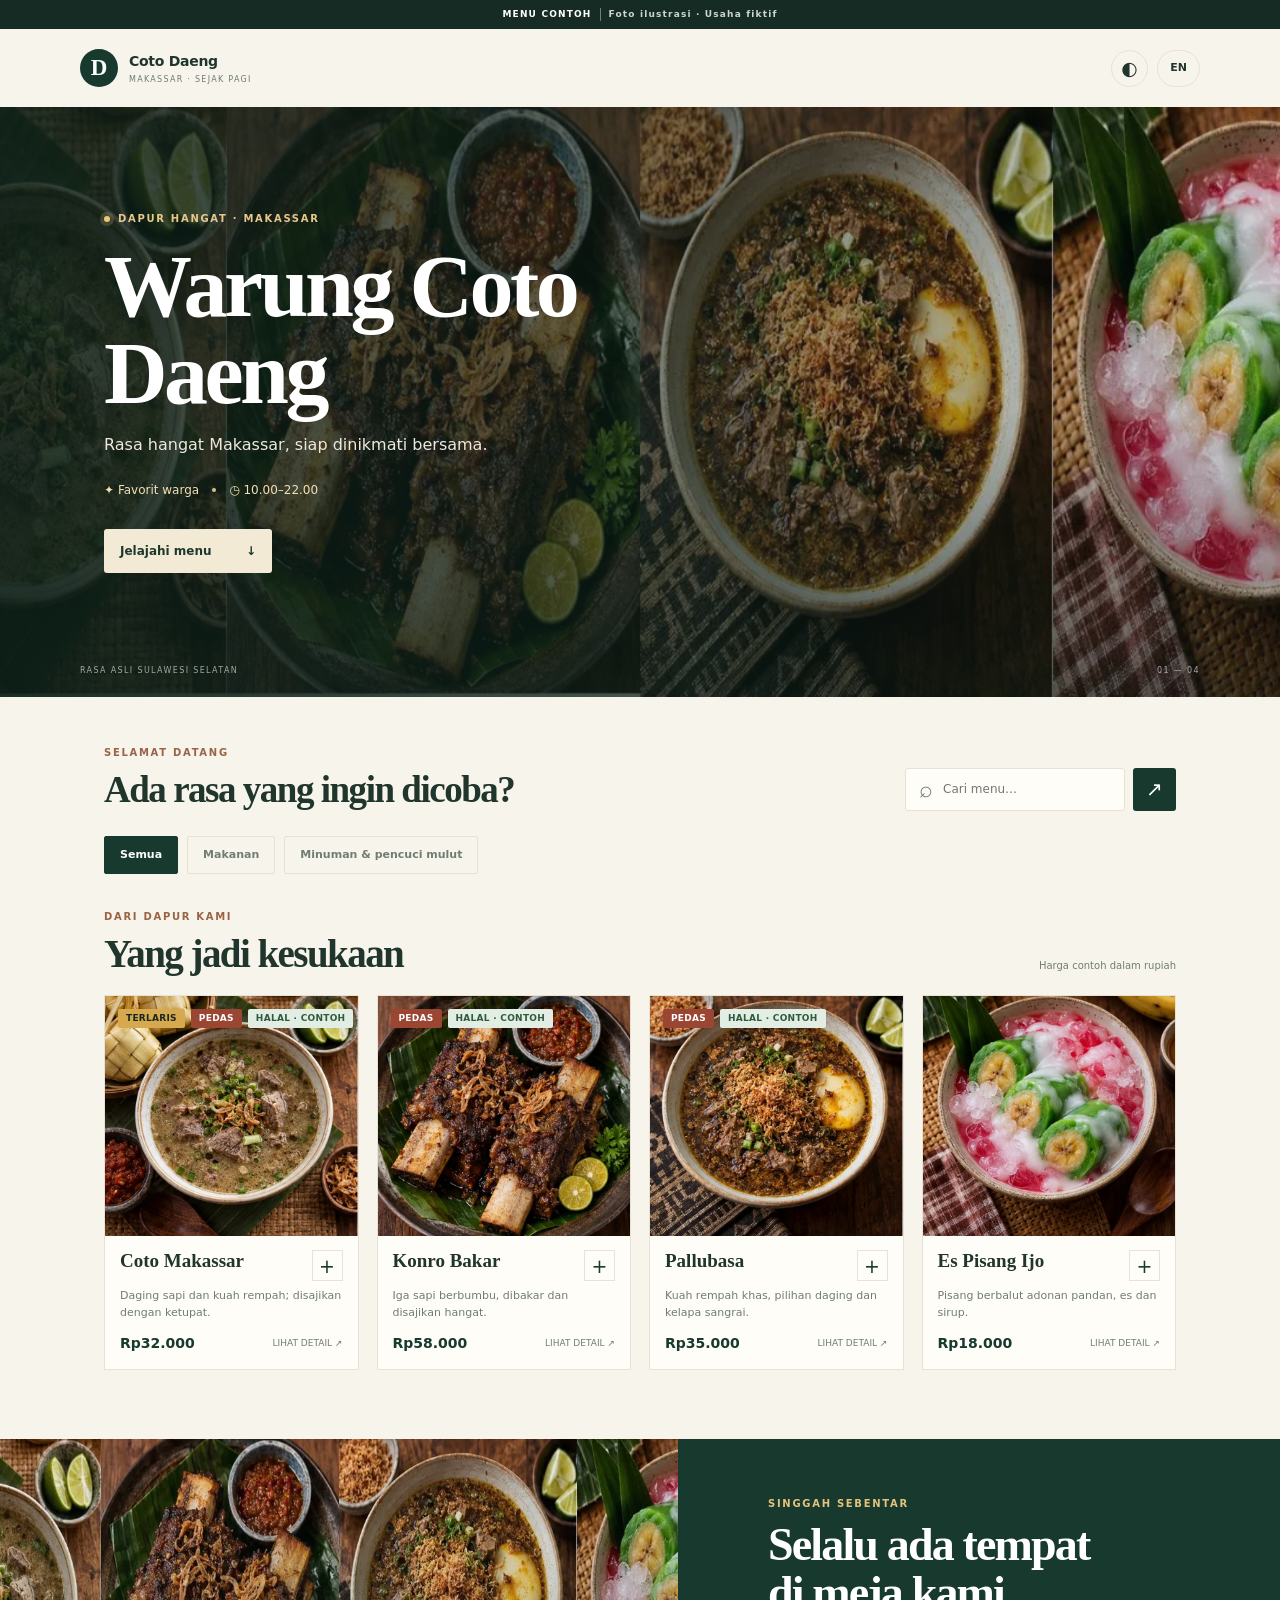
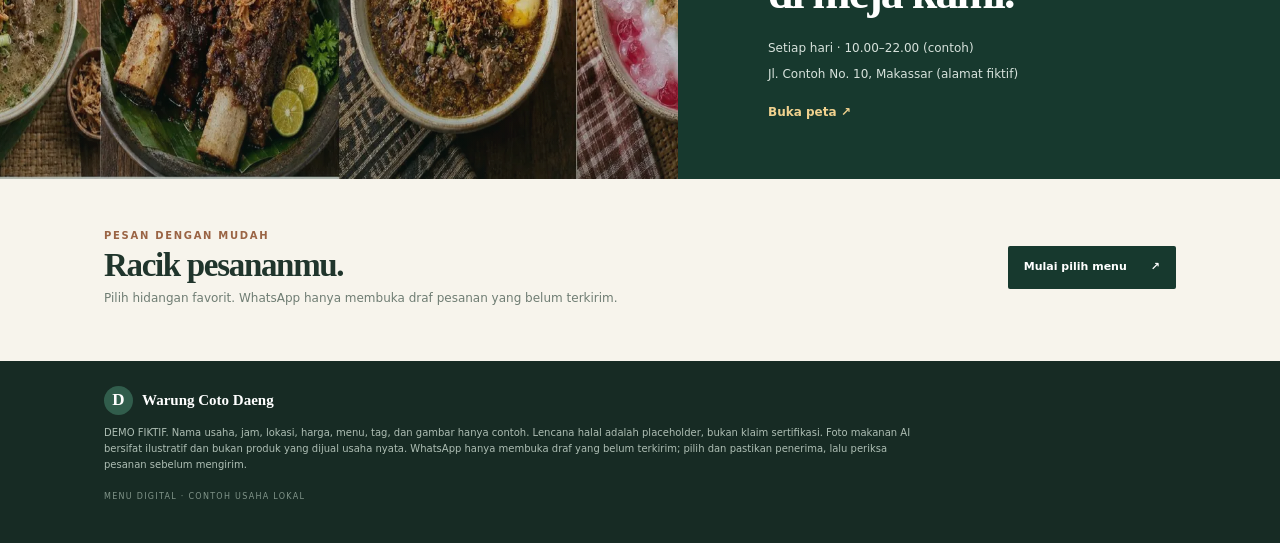
==== index.html @ 9598ca3d "Upgrade Makassar menu demo to premium mobile sample" ====
<!doctype html>
<html lang="id">
<head>
  <meta charset="utf-8">
  <meta name="viewport" content="width=device-width, initial-scale=1">
  <meta name="description" content="Contoh menu digital fiktif Warung Coto Daeng Makassar. Demo, bukan restoran nyata.">
  <meta property="og:title" content="Warung Coto Daeng — DEMO">
  <meta property="og:description" content="Menu digital interaktif khas Makassar">
  <meta name="theme-color" content="#17392e">
  <title>Warung Coto Daeng — DEMO</title>
  <link rel="stylesheet" href="design-tokens.css">
  <link rel="stylesheet" href="style.css">
</head>
<body>
  <div class="demo-ribbon"><span>MENU CONTOH</span><span>Foto ilustrasi · Usaha fiktif</span></div>
  <header class="site-head">
    <a class="brand" href="#top" aria-label="Warung Coto Daeng, beranda">
      <span class="brand-mark" aria-hidden="true">D</span>
      <span><b id="brandName">Coto Daeng</b><small>MAKASSAR · SEJAK PAGI</small></span>
    </a>
    <div class="head-actions"><button id="theme" class="icon-button" type="button" aria-label="Ganti tema">◐</button><button id="lang" class="lang-button" type="button">EN</button></div>
  </header>

  <main id="top">
    <section class="hero">
      <div class="hero-shade"></div>
      <div class="hero-copy">
        <p class="eyebrow"><span class="live-dot"></span><span id="heroOverline">DAPUR HANGAT · MAKASSAR</span></p>
        <h1 id="name">Warung Coto Daeng</h1>
        <p class="hero-tagline" id="tagline"></p>
        <div class="hero-meta"><span>✦ <span id="heroBest">Favorit warga</span></span><i></i><span>◷ <span id="heroHours">10.00–22.00</span></span></div>
        <a class="hero-cta" href="#menu"><span id="heroCta">Jelajahi menu</span><span aria-hidden="true">↓</span></a>
      </div>
      <div class="hero-caption"><span>RASA ASLI SULAWESI SELATAN</span><span>01 — 04</span></div>
    </section>

    <section class="welcome-row" aria-label="Pencarian dan aksi">
      <div><p class="eyebrow">SELAMAT DATANG</p><h2 id="welcomeHeading">Ada rasa yang ingin dicoba?</h2></div>
      <div class="quick-actions"><label class="search"><span aria-hidden="true">⌕</span><input id="search" placeholder="Cari menu…" aria-label="Cari menu"></label><a class="wa-quick compose-order" href="#menu" aria-label="Susun pesanan WhatsApp">↗</a></div>
    </section>

    <nav id="categories" class="category-rail" aria-label="Kategori menu"></nav>

    <section class="menu-section" id="menu">
      <div class="section-heading"><div><p class="eyebrow" id="menuOverline">DARI DAPUR KAMI</p><h2 id="menuHeading">Yang jadi kesukaan</h2></div><span class="price-note" id="priceNote">Harga dalam rupiah</span></div>
      <div id="items" class="food-grid" aria-live="polite"></div>
      <p id="empty" class="empty" hidden>Menu belum ditemukan. Coba kata lain.</p>
    </section>

    <section class="visit-section">
      <div class="visit-photo" role="img" aria-label="Ilustrasi suasana rumah makan Makassar"></div>
      <div class="visit-copy"><p class="eyebrow" id="visitOverline">SINGGAH SEBENTAR</p><h2 id="visitTitle">Selalu ada tempat di meja kami.</h2><p id="hours"></p><p id="address"></p><a class="text-link" id="map" target="_blank" rel="noopener">Buka peta <span>↗</span></a></div>
    </section>

    <section class="order-section"><div class="order-copy"><p class="eyebrow">PESAN DENGAN MUDAH</p><h2 id="orderTitle">Racik pesananmu.</h2><p id="orderBody">Pilih hidangan favorit. Kami siapkan draf pesanan untuk WhatsApp.</p></div><a class="button dark-button compose-order" href="#menu"><span id="orderCta">Mulai pilih menu</span><span aria-hidden="true">↗</span></a></section>
    <footer><div class="footer-brand"><span class="brand-mark">D</span><span id="footerName">Warung Coto Daeng</span></div><p id="disclaimer"></p><small>MENU DIGITAL · CONTOH USAHA LOKAL</small></footer>
  </main>

  <aside class="cartbar" id="cartbar" hidden aria-live="polite"><div class="cart-copy"><span class="cart-icon">＋</span><span><b id="cartCount">0 item</b><small id="cartTotal">Total Rp0</small></span></div><a class="button cart-button compose-order" href="#menu"><span id="cartCta">Lihat pesanan</span><span aria-hidden="true">↗</span></a></aside>

  <dialog id="itemSheet" class="item-sheet"><button class="sheet-close" type="button" aria-label="Tutup">×</button><img id="sheetImage" alt=""><div class="sheet-content"><div id="sheetBadges" class="badge-row"></div><h2 id="sheetName"></h2><p id="sheetDescription"></p><div class="sheet-bottom"><strong id="sheetPrice"></strong><div class="stepper"><button id="sheetMinus" type="button" aria-label="Kurangi jumlah">−</button><span id="sheetQty">0</span><button id="sheetPlus" type="button" aria-label="Tambah jumlah">+</button></div></div></div></dialog>
  <script src="app.js" defer></script>
</body>
</html>
---- design-tokens.css ----
:root{--ink:#20352c;--muted:#6f7d73;--paper:#f7f4ec;--surface:#fffdf8;--forest:#17392e;--clay:#9a6444;--golden:#d8b367;--line:#e8e1d4;color-scheme:light}body.dark-theme{color-scheme:dark}
---- style.css ----
*{box-sizing:border-box}html{scroll-behavior:smooth;scroll-padding-top:16px}body{margin:0;background:var(--paper);color:var(--ink);font:15px/1.5 "DM Sans",system-ui,sans-serif;transition:background .25s,color .25s}button,input{font:inherit}button,a{-webkit-tap-highlight-color:transparent}a{color:inherit}.demo-ribbon{height:29px;display:flex;align-items:center;justify-content:center;gap:8px;background:#162b24;color:#fff;font-size:9px;letter-spacing:.13em;font-weight:700}.demo-ribbon span+span{padding-left:8px;border-left:1px solid #708078;color:#cad7d0}.site-head{height:78px;padding:0 max(22px,calc((100vw - 1120px)/2));display:flex;align-items:center;justify-content:space-between;background:var(--paper);position:relative;z-index:2}.brand{display:flex;align-items:center;gap:11px;text-decoration:none}.brand-mark{width:38px;height:38px;display:grid;place-items:center;border-radius:50%;background:var(--forest);color:#fff;font:700 23px "Playfair Display",serif}.brand b,.brand small{display:block}.brand b{font-size:14px;letter-spacing:-.02em}.brand small{font-size:8px;color:var(--muted);letter-spacing:.16em;margin-top:2px}.head-actions{display:flex;align-items:center;gap:9px}.icon-button,.lang-button{height:37px;border:1px solid var(--line);border-radius:50%;background:transparent;color:var(--ink);cursor:pointer}.icon-button{width:37px;font-size:19px}.lang-button{width:43px;border-radius:20px;font-weight:800;font-size:11px}.hero{height:clamp(430px,52vw,590px);position:relative;display:flex;align-items:center;overflow:hidden;color:white;background:#1a382e url("assets/hero.webp") center 54%/cover no-repeat}.hero-shade{position:absolute;inset:0;background:linear-gradient(90deg,rgba(12,31,24,.88) 0%,rgba(12,31,24,.62) 42%,rgba(12,31,24,.08) 100%),linear-gradient(0deg,rgba(10,24,19,.45),transparent 50%)}.hero-copy{position:relative;width:min(1120px,100%);margin:0 auto;padding:35px 24px 55px;animation:rise .7s both}.eyebrow{margin:0 0 10px;color:var(--golden);font-size:10px;font-weight:800;letter-spacing:.17em}.hero .eyebrow{display:flex;align-items:center;gap:8px;color:#e7c78c}.live-dot{width:6px;height:6px;border-radius:50%;background:#eac878;box-shadow:0 0 0 4px #eac87833}.hero h1,.section-heading h2,.welcome-row h2,.visit-copy h2,.order-copy h2{font-family:"Playfair Display",Georgia,serif;letter-spacing:-.04em}.hero h1{max-width:600px;font-size:clamp(46px,8.4vw,88px);line-height:.98;margin:18px 0 15px}.hero-tagline{max-width:420px;color:#eee9dc;font-size:16px}.hero-meta{display:flex;align-items:center;gap:13px;margin-top:24px;color:#f2dfb5;font-size:12px}.hero-meta i{width:4px;height:4px;border-radius:50%;background:#dac08e}.hero-cta{margin-top:30px;min-width:168px;display:inline-flex;justify-content:space-between;gap:25px;padding:13px 16px;background:#f3ead6;color:#1d392e;text-decoration:none;border-radius:3px;font-size:12px;font-weight:800;transition:transform .2s,background .2s}.hero-cta:hover{transform:translateY(-2px);background:white}.hero-caption{position:absolute;bottom:20px;left:max(24px,calc((100vw - 1120px)/2));right:max(24px,calc((100vw - 1120px)/2));display:flex;justify-content:space-between;color:#fff9;font-size:8px;letter-spacing:.17em}.welcome-row,.menu-section{max-width:1120px;margin:0 auto}.welcome-row{padding:48px 24px 23px;display:flex;justify-content:space-between;align-items:end;gap:24px}.welcome-row .eyebrow,.section-heading .eyebrow,.visit-copy .eyebrow,.order-copy .eyebrow{color:var(--clay)}.welcome-row h2{font-size:clamp(25px,4vw,37px);line-height:1.1;margin:0}.quick-actions{display:flex;gap:8px;align-items:center}.search{display:flex;align-items:center;gap:8px;width:220px;height:43px;padding:0 13px;border:1px solid var(--line);border-radius:3px;background:var(--surface);color:var(--muted)}.search>span{font-size:23px;line-height:1}.search input{width:100%;border:0;background:transparent;outline:0;color:var(--ink);font-size:12px}.wa-quick{height:43px;width:43px;display:grid;place-items:center;text-decoration:none;background:var(--forest);color:#fff;border-radius:3px;font-size:20px}.category-rail{display:flex;gap:9px;overflow-x:auto;scroll-snap-type:x mandatory;scrollbar-width:none;padding:2px max(24px,calc((100vw - 1072px)/2)) 24px;overscroll-behavior-x:contain}.category-rail::-webkit-scrollbar{display:none}.category-chip{flex:none;scroll-snap-align:start;padding:10px 15px;border:1px solid var(--line);background:transparent;color:var(--muted);border-radius:2px;white-space:nowrap;font-size:11px;font-weight:700;cursor:pointer;transition:all .2s}.category-chip.active,.category-chip:hover{background:var(--forest);border-color:var(--forest);color:#fff}.menu-section{padding:11px 24px 69px}.section-heading{display:flex;align-items:end;justify-content:space-between;margin:0 0 22px}.section-heading h2{margin:0;font-size:clamp(29px,4vw,39px);line-height:1}.price-note{font-size:10px;color:var(--muted)}.food-grid{display:grid;grid-template-columns:repeat(2,minmax(0,1fr));gap:18px}.food-card{position:relative;background:var(--surface);border:1px solid var(--line);overflow:hidden;cursor:pointer;animation:rise .44s both;transition:transform .24s,box-shadow .24s}.food-card:hover{transform:translateY(-4px);box-shadow:0 15px 36px #18251d16}.food-photo{height:clamp(220px,26vw,330px);position:relative;overflow:hidden;background:#d9d2c4}.food-photo img{width:100%;height:100%;display:block;object-fit:cover;transition:transform .7s cubic-bezier(.2,.7,.3,1)}.food-card:hover .food-photo img{transform:scale(1.055)}.badge-row{display:flex;flex-wrap:wrap;gap:6px}.food-photo .badge-row{position:absolute;top:13px;left:13px}.badge{padding:5px 8px;background:#f4ecdb;color:#293b31;font-size:9px;line-height:1;font-weight:800;letter-spacing:.03em;border-radius:2px}.badge.best{background:#d6a94f;color:#17271f}.badge.hot{background:#9b4533;color:white}.badge.halal{background:#e2eee4;color:#305a3d}.food-info{padding:14px 15px 15px}.food-title-row{display:flex;justify-content:space-between;align-items:start;gap:8px}.food-title-row h3{margin:0;font:700 21px/1.12 "Playfair Display",Georgia,serif}.add-mini{width:31px;height:31px;flex:none;border:1px solid var(--line);background:transparent;color:var(--forest);font-size:19px;cursor:pointer;transition:all .2s}.add-mini:hover{background:var(--forest);color:#fff}.food-info p{margin:6px 0 12px;color:var(--muted);font-size:11px;line-height:1.55;min-height:34px}.food-price{font-weight:800;color:var(--forest);font-size:14px}.food-foot{display:flex;justify-content:space-between;align-items:center}.tap-note{font-size:9px;color:var(--muted)}.empty{padding:30px;color:var(--muted)}.visit-section{display:grid;grid-template-columns:1.06fr .94fr;background:var(--forest);color:#fff}.visit-photo{min-height:340px;background:linear-gradient(0deg,#102d2355,#102d2300),url("assets/hero.webp") center 65%/cover}.visit-copy{max-width:520px;align-self:center;padding:45px clamp(25px,7vw,90px)}.visit-copy h2,.order-copy h2{font-size:clamp(30px,4.4vw,46px);line-height:1.04;margin:5px 0 22px}.visit-copy .eyebrow{color:#e3c37d}.visit-copy p:not(.eyebrow){color:#d7e2dc;font-size:12px;margin:8px 0}.text-link{display:inline-block;margin-top:12px;color:#f0d18e;font-size:12px;font-weight:800;text-decoration:none}.text-link span{margin-left:7px}.order-section{max-width:1120px;margin:auto;padding:49px 24px 54px;display:flex;justify-content:space-between;align-items:center;gap:30px}.order-copy .eyebrow{margin-bottom:5px}.order-copy h2{font-size:33px;margin:0 0 6px}.order-copy>p:last-child{margin:0;color:var(--muted);font-size:12px}.button{display:inline-flex;align-items:center;justify-content:space-between;gap:24px;padding:13px 16px;text-decoration:none;font-size:11px;font-weight:800;cursor:pointer;border:0;border-radius:2px}.dark-button{background:var(--forest);color:#fff;white-space:nowrap}.dark-button:hover,.cart-button:hover{background:#245b48}footer{padding:25px max(24px,calc((100vw - 1072px)/2)) 38px;background:#172b24;color:#cbd5ce}footer .footer-brand{display:flex;align-items:center;gap:9px;color:#fff;font-family:"Playfair Display",serif;font-weight:700}footer .brand-mark{width:29px;height:29px;font-size:17px;background:#315d4c}footer p{max-width:820px;font-size:10px;color:#aebeb4;line-height:1.6}footer>small{font-size:8px;letter-spacing:.16em;color:#809489}.cartbar{position:fixed;z-index:5;bottom:max(12px,env(safe-area-inset-bottom));left:50%;transform:translateX(-50%);width:min(570px,calc(100% - 24px));min-height:65px;display:flex;align-items:center;justify-content:space-between;gap:10px;padding:9px 10px 9px 14px;border:1px solid #ffffff20;background:#17392ef5;color:#fff;box-shadow:0 10px 40px #081c1590;backdrop-filter:blur(14px);animation:cart-in .28s both}.cart-copy{display:flex;align-items:center;gap:10px}.cart-icon{width:35px;height:35px;border-radius:50%;display:grid;place-items:center;background:#ffffff18;color:#e3c37d;font-size:18px}.cart-copy b,.cart-copy small{display:block}.cart-copy b{font-size:11px}.cart-copy small{font-size:10px;color:#c4d2ca}.cart-button{min-width:142px;background:#e7ca88;color:#182a21}.item-sheet{position:fixed;inset:auto 0 0;max-width:600px;width:100%;max-height:min(92dvh,790px);padding:0;border:0;border-radius:10px 10px 0 0;background:var(--surface);color:var(--ink);box-shadow:0 -20px 70px #09140f55;overflow:auto}.item-sheet::backdrop{background:#08181099;backdrop-filter:blur(3px)}.item-sheet[open]{animation:sheet-in .32s cubic-bezier(.2,.8,.2,1)}.sheet-close{position:absolute;right:14px;top:14px;z-index:1;width:37px;height:37px;border:0;border-radius:50%;background:#f8f5eddf;color:#1a2b22;font-size:26px;line-height:1;cursor:pointer}.item-sheet>img{width:100%;height:min(55vh,380px);display:block;object-fit:cover}.sheet-content{padding:19px 22px 26px}.sheet-content .badge{display:inline-block}.sheet-content h2{margin:12px 0 4px;font:700 31px/1.05 "Playfair Display",Georgia,serif}.sheet-content>p{color:var(--muted);font-size:13px}.sheet-bottom{margin-top:23px;padding-top:15px;border-top:1px solid var(--line);display:flex;align-items:center;justify-content:space-between}.sheet-bottom>strong{font-size:19px;color:var(--forest)}.stepper{display:flex;align-items:center;gap:15px}.stepper button{width:38px;height:38px;border:1px solid var(--line);background:transparent;color:var(--ink);font-size:21px;cursor:pointer}.stepper span{min-width:15px;text-align:center;font-weight:800}.dark-theme{--paper:#121a17;--surface:#1c2822;--ink:#edf1eb;--muted:#a4b1a9;--line:#34443b}.dark-theme .site-head{background:#151e1a}.dark-theme .brand-mark{background:#d2ad60;color:#132119}.dark-theme .category-chip.active,.dark-theme .category-chip:hover,.dark-theme .wa-quick,.dark-theme .dark-button{background:#d6b56c;color:#17251e;border-color:#d6b56c}.dark-theme .food-price,.dark-theme .sheet-bottom>strong{color:#d8bd7d}.dark-theme .visit-section{background:#1a3529}.dark-theme .icon-button,.dark-theme .lang-button{color:var(--ink)}[hidden]{display:none!important}@keyframes rise{from{opacity:0;transform:translateY(12px)}to{opacity:1;transform:translateY(0)}}@keyframes sheet-in{from{transform:translateY(30px);opacity:.7}to{transform:translateY(0);opacity:1}}@keyframes cart-in{from{transform:translate(-50%,15px);opacity:0}to{transform:translate(-50%,0);opacity:1}}@media(min-width:900px){.food-grid{grid-template-columns:repeat(4,minmax(0,1fr))}.food-photo{height:240px}.food-title-row h3{font-size:19px}}@media(max-width:680px){.site-head{height:66px;padding:0 18px}.hero{height:480px;background-position:58% center}.hero-shade{background:linear-gradient(90deg,#0d2119df,#0d211977 67%,#0d211933),linear-gradient(0deg,#0c1e18aa,transparent 55%)}.hero-copy{padding:25px 22px 48px}.hero h1{max-width:350px;font-size:clamp(49px,13vw,70px)}.hero-tagline{max-width:280px;font-size:14px}.welcome-row{padding:37px 18px 20px;display:block}.welcome-row h2{max-width:310px;font-size:29px}.quick-actions{margin-top:18px}.search{width:auto;flex:1}.category-rail{padding:1px 18px 23px}.menu-section{padding:7px 18px 48px}.section-heading{align-items:end;margin-bottom:15px}.section-heading h2{font-size:30px}.price-note{max-width:94px;text-align:right;font-size:9px}.food-grid{grid-template-columns:1fr 1fr;gap:10px}.food-photo{height:clamp(145px,48vw,220px)}.food-photo .badge-row{top:8px;left:8px;gap:4px}.badge{font-size:8px;padding:5px 6px}.food-info{padding:11px 10px 12px}.food-title-row h3{font-size:17px}.food-info p{font-size:10px;min-height:45px;margin:6px 0 9px}.food-price{font-size:12px}.tap-note{display:none}.add-mini{width:28px;height:28px}.visit-section{grid-template-columns:1fr}.visit-photo{min-height:225px}.visit-copy{padding:29px 22px 35px}.visit-copy h2{font-size:36px}.order-section{padding:33px 18px;display:block}.order-copy h2{font-size:29px}.order-section>.button{margin-top:18px;width:100%}footer{padding:24px 18px 35px}.cartbar{min-height:60px}.cart-button{min-width:132px;padding:12px}.item-sheet{max-height:92dvh}.item-sheet>img{height:46dvh}.sheet-content{padding:17px 19px 24px}}@media(prefers-reduced-motion:reduce){*,*::before,*::after{scroll-behavior:auto!important;animation-duration:.01ms!important;transition-duration:.01ms!important}}
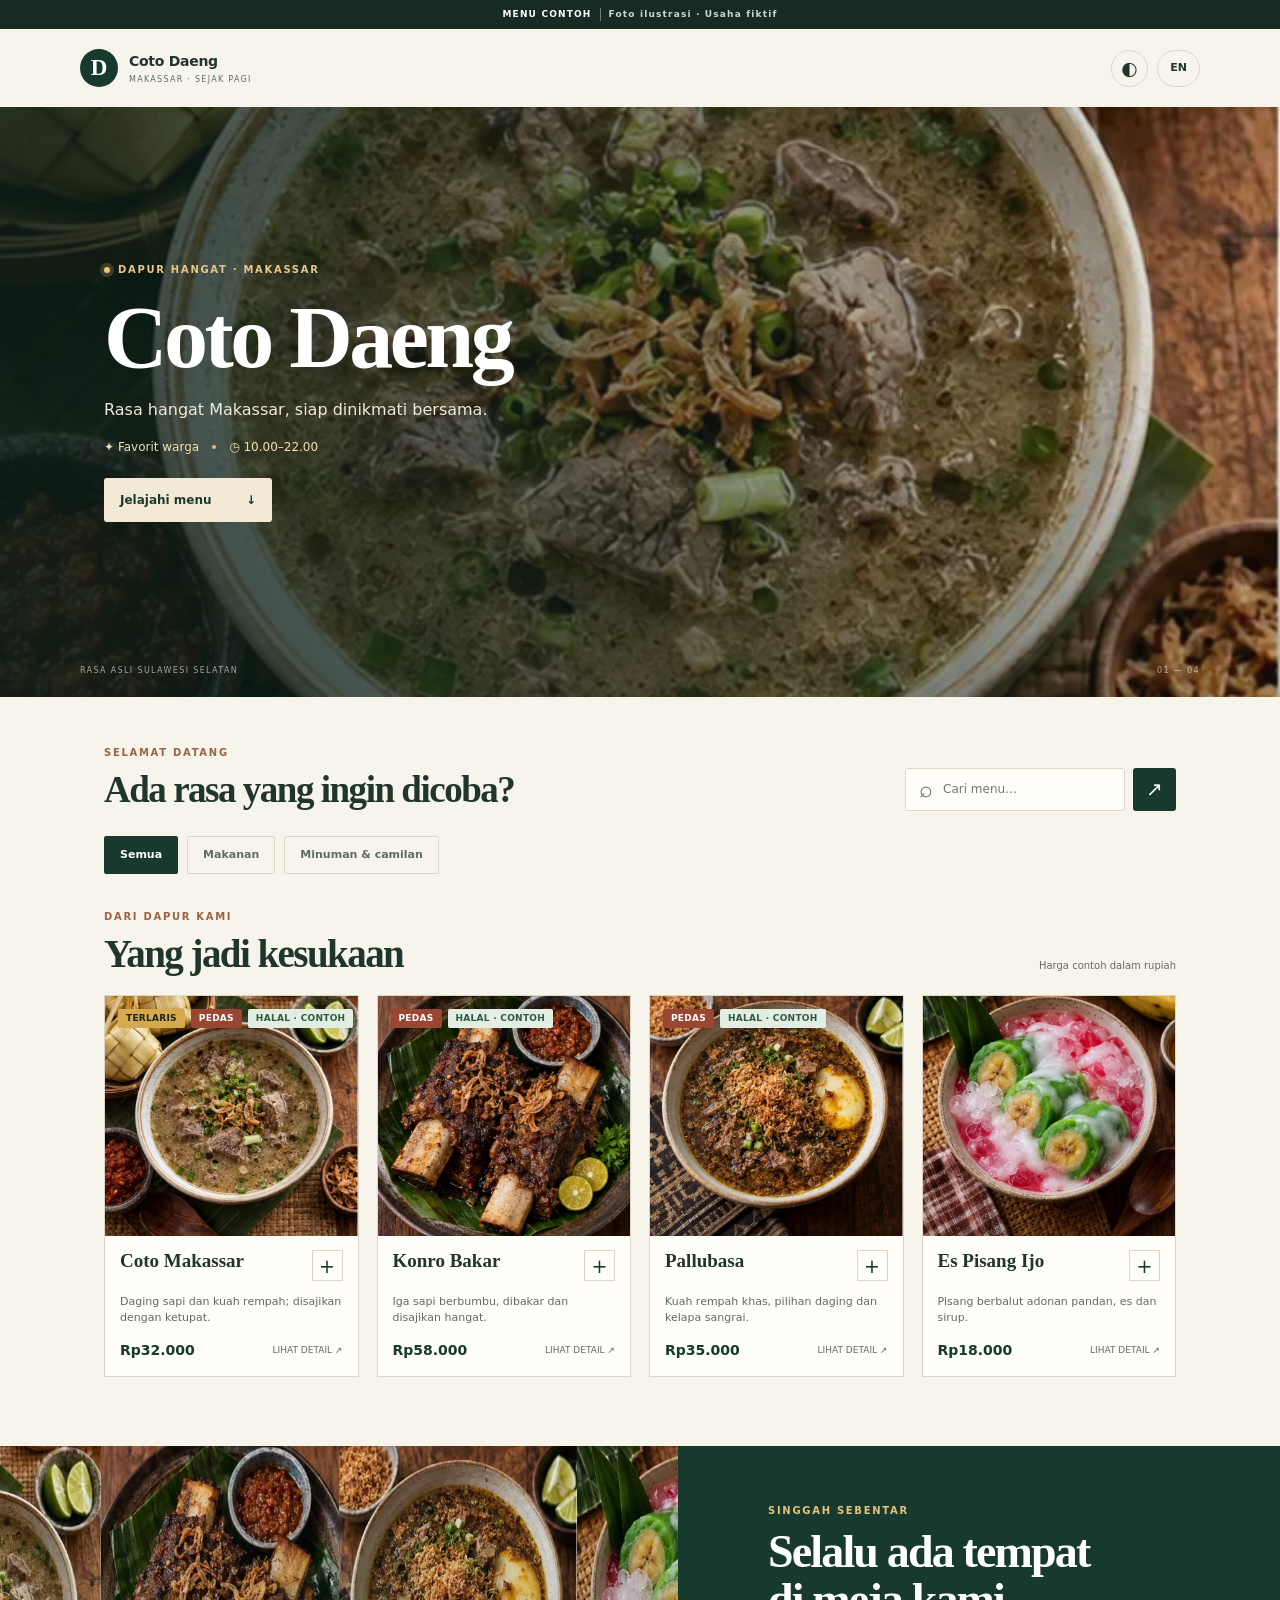
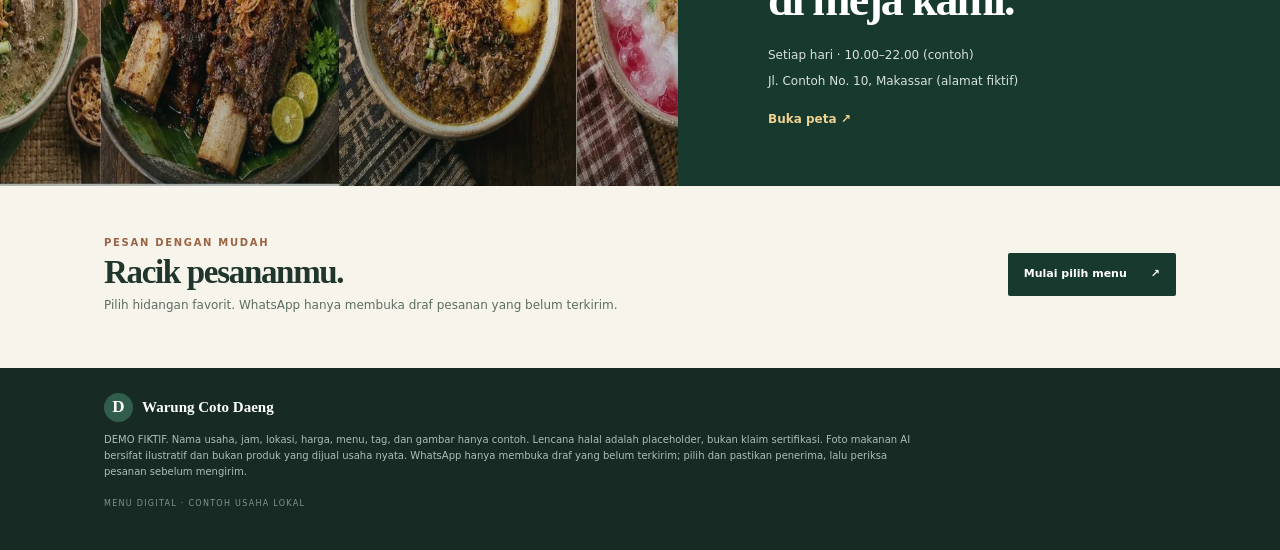
==== commit 06f657f0: "Polish menu mobile rhythm and product detail sheet" ====
--- a/index.html
+++ b/index.html
@@ -7,6 +7,8 @@
   <meta property="og:title" content="Warung Coto Daeng — DEMO">
   <meta property="og:description" content="Menu digital interaktif khas Makassar">
   <meta name="theme-color" content="#17392e">
+  <link rel="preload" as="image" href="assets/coto.webp" fetchpriority="high">
+  <link rel="preload" as="fetch" href="menu.json" crossorigin="anonymous">
   <title>Warung Coto Daeng — DEMO</title>
   <link rel="stylesheet" href="design-tokens.css">
   <link rel="stylesheet" href="style.css">
--- a/design-tokens.css
+++ b/design-tokens.css
@@ -1 +1 @@
-:root{--ink:#20352c;--muted:#6f7d73;--paper:#f7f4ec;--surface:#fffdf8;--forest:#17392e;--clay:#9a6444;--golden:#d8b367;--line:#e8e1d4;color-scheme:light}body.dark-theme{color-scheme:dark}
+:root{--ink:#20352c;--muted:#5d6d62;--paper:#f7f4ec;--surface:#fffdf8;--forest:#17392e;--clay:#9a6444;--golden:#d8b367;--line:#ddd6c8;color-scheme:light}body.dark-theme{color-scheme:dark}
--- a/style.css
+++ b/style.css
@@ -1 +1 @@
-*{box-sizing:border-box}html{scroll-behavior:smooth;scroll-padding-top:16px}body{margin:0;background:var(--paper);color:var(--ink);font:15px/1.5 "DM Sans",system-ui,sans-serif;transition:background .25s,color .25s}button,input{font:inherit}button,a{-webkit-tap-highlight-color:transparent}a{color:inherit}.demo-ribbon{height:29px;display:flex;align-items:center;justify-content:center;gap:8px;background:#162b24;color:#fff;font-size:9px;letter-spacing:.13em;font-weight:700}.demo-ribbon span+span{padding-left:8px;border-left:1px solid #708078;color:#cad7d0}.site-head{height:78px;padding:0 max(22px,calc((100vw - 1120px)/2));display:flex;align-items:center;justify-content:space-between;background:var(--paper);position:relative;z-index:2}.brand{display:flex;align-items:center;gap:11px;text-decoration:none}.brand-mark{width:38px;height:38px;display:grid;place-items:center;border-radius:50%;background:var(--forest);color:#fff;font:700 23px "Playfair Display",serif}.brand b,.brand small{display:block}.brand b{font-size:14px;letter-spacing:-.02em}.brand small{font-size:8px;color:var(--muted);letter-spacing:.16em;margin-top:2px}.head-actions{display:flex;align-items:center;gap:9px}.icon-button,.lang-button{height:37px;border:1px solid var(--line);border-radius:50%;background:transparent;color:var(--ink);cursor:pointer}.icon-button{width:37px;font-size:19px}.lang-button{width:43px;border-radius:20px;font-weight:800;font-size:11px}.hero{height:clamp(430px,52vw,590px);position:relative;display:flex;align-items:center;overflow:hidden;color:white;background:#1a382e url("assets/hero.webp") center 54%/cover no-repeat}.hero-shade{position:absolute;inset:0;background:linear-gradient(90deg,rgba(12,31,24,.88) 0%,rgba(12,31,24,.62) 42%,rgba(12,31,24,.08) 100%),linear-gradient(0deg,rgba(10,24,19,.45),transparent 50%)}.hero-copy{position:relative;width:min(1120px,100%);margin:0 auto;padding:35px 24px 55px;animation:rise .7s both}.eyebrow{margin:0 0 10px;color:var(--golden);font-size:10px;font-weight:800;letter-spacing:.17em}.hero .eyebrow{display:flex;align-items:center;gap:8px;color:#e7c78c}.live-dot{width:6px;height:6px;border-radius:50%;background:#eac878;box-shadow:0 0 0 4px #eac87833}.hero h1,.section-heading h2,.welcome-row h2,.visit-copy h2,.order-copy h2{font-family:"Playfair Display",Georgia,serif;letter-spacing:-.04em}.hero h1{max-width:600px;font-size:clamp(46px,8.4vw,88px);line-height:.98;margin:18px 0 15px}.hero-tagline{max-width:420px;color:#eee9dc;font-size:16px}.hero-meta{display:flex;align-items:center;gap:13px;margin-top:24px;color:#f2dfb5;font-size:12px}.hero-meta i{width:4px;height:4px;border-radius:50%;background:#dac08e}.hero-cta{margin-top:30px;min-width:168px;display:inline-flex;justify-content:space-between;gap:25px;padding:13px 16px;background:#f3ead6;color:#1d392e;text-decoration:none;border-radius:3px;font-size:12px;font-weight:800;transition:transform .2s,background .2s}.hero-cta:hover{transform:translateY(-2px);background:white}.hero-caption{position:absolute;bottom:20px;left:max(24px,calc((100vw - 1120px)/2));right:max(24px,calc((100vw - 1120px)/2));display:flex;justify-content:space-between;color:#fff9;font-size:8px;letter-spacing:.17em}.welcome-row,.menu-section{max-width:1120px;margin:0 auto}.welcome-row{padding:48px 24px 23px;display:flex;justify-content:space-between;align-items:end;gap:24px}.welcome-row .eyebrow,.section-heading .eyebrow,.visit-copy .eyebrow,.order-copy .eyebrow{color:var(--clay)}.welcome-row h2{font-size:clamp(25px,4vw,37px);line-height:1.1;margin:0}.quick-actions{display:flex;gap:8px;align-items:center}.search{display:flex;align-items:center;gap:8px;width:220px;height:43px;padding:0 13px;border:1px solid var(--line);border-radius:3px;background:var(--surface);color:var(--muted)}.search>span{font-size:23px;line-height:1}.search input{width:100%;border:0;background:transparent;outline:0;color:var(--ink);font-size:12px}.wa-quick{height:43px;width:43px;display:grid;place-items:center;text-decoration:none;background:var(--forest);color:#fff;border-radius:3px;font-size:20px}.category-rail{display:flex;gap:9px;overflow-x:auto;scroll-snap-type:x mandatory;scrollbar-width:none;padding:2px max(24px,calc((100vw - 1072px)/2)) 24px;overscroll-behavior-x:contain}.category-rail::-webkit-scrollbar{display:none}.category-chip{flex:none;scroll-snap-align:start;padding:10px 15px;border:1px solid var(--line);background:transparent;color:var(--muted);border-radius:2px;white-space:nowrap;font-size:11px;font-weight:700;cursor:pointer;transition:all .2s}.category-chip.active,.category-chip:hover{background:var(--forest);border-color:var(--forest);color:#fff}.menu-section{padding:11px 24px 69px}.section-heading{display:flex;align-items:end;justify-content:space-between;margin:0 0 22px}.section-heading h2{margin:0;font-size:clamp(29px,4vw,39px);line-height:1}.price-note{font-size:10px;color:var(--muted)}.food-grid{display:grid;grid-template-columns:repeat(2,minmax(0,1fr));gap:18px}.food-card{position:relative;background:var(--surface);border:1px solid var(--line);overflow:hidden;cursor:pointer;animation:rise .44s both;transition:transform .24s,box-shadow .24s}.food-card:hover{transform:translateY(-4px);box-shadow:0 15px 36px #18251d16}.food-photo{height:clamp(220px,26vw,330px);position:relative;overflow:hidden;background:#d9d2c4}.food-photo img{width:100%;height:100%;display:block;object-fit:cover;transition:transform .7s cubic-bezier(.2,.7,.3,1)}.food-card:hover .food-photo img{transform:scale(1.055)}.badge-row{display:flex;flex-wrap:wrap;gap:6px}.food-photo .badge-row{position:absolute;top:13px;left:13px}.badge{padding:5px 8px;background:#f4ecdb;color:#293b31;font-size:9px;line-height:1;font-weight:800;letter-spacing:.03em;border-radius:2px}.badge.best{background:#d6a94f;color:#17271f}.badge.hot{background:#9b4533;color:white}.badge.halal{background:#e2eee4;color:#305a3d}.food-info{padding:14px 15px 15px}.food-title-row{display:flex;justify-content:space-between;align-items:start;gap:8px}.food-title-row h3{margin:0;font:700 21px/1.12 "Playfair Display",Georgia,serif}.add-mini{width:31px;height:31px;flex:none;border:1px solid var(--line);background:transparent;color:var(--forest);font-size:19px;cursor:pointer;transition:all .2s}.add-mini:hover{background:var(--forest);color:#fff}.food-info p{margin:6px 0 12px;color:var(--muted);font-size:11px;line-height:1.55;min-height:34px}.food-price{font-weight:800;color:var(--forest);font-size:14px}.food-foot{display:flex;justify-content:space-between;align-items:center}.tap-note{font-size:9px;color:var(--muted)}.empty{padding:30px;color:var(--muted)}.visit-section{display:grid;grid-template-columns:1.06fr .94fr;background:var(--forest);color:#fff}.visit-photo{min-height:340px;background:linear-gradient(0deg,#102d2355,#102d2300),url("assets/hero.webp") center 65%/cover}.visit-copy{max-width:520px;align-self:center;padding:45px clamp(25px,7vw,90px)}.visit-copy h2,.order-copy h2{font-size:clamp(30px,4.4vw,46px);line-height:1.04;margin:5px 0 22px}.visit-copy .eyebrow{color:#e3c37d}.visit-copy p:not(.eyebrow){color:#d7e2dc;font-size:12px;margin:8px 0}.text-link{display:inline-block;margin-top:12px;color:#f0d18e;font-size:12px;font-weight:800;text-decoration:none}.text-link span{margin-left:7px}.order-section{max-width:1120px;margin:auto;padding:49px 24px 54px;display:flex;justify-content:space-between;align-items:center;gap:30px}.order-copy .eyebrow{margin-bottom:5px}.order-copy h2{font-size:33px;margin:0 0 6px}.order-copy>p:last-child{margin:0;color:var(--muted);font-size:12px}.button{display:inline-flex;align-items:center;justify-content:space-between;gap:24px;padding:13px 16px;text-decoration:none;font-size:11px;font-weight:800;cursor:pointer;border:0;border-radius:2px}.dark-button{background:var(--forest);color:#fff;white-space:nowrap}.dark-button:hover,.cart-button:hover{background:#245b48}footer{padding:25px max(24px,calc((100vw - 1072px)/2)) 38px;background:#172b24;color:#cbd5ce}footer .footer-brand{display:flex;align-items:center;gap:9px;color:#fff;font-family:"Playfair Display",serif;font-weight:700}footer .brand-mark{width:29px;height:29px;font-size:17px;background:#315d4c}footer p{max-width:820px;font-size:10px;color:#aebeb4;line-height:1.6}footer>small{font-size:8px;letter-spacing:.16em;color:#809489}.cartbar{position:fixed;z-index:5;bottom:max(12px,env(safe-area-inset-bottom));left:50%;transform:translateX(-50%);width:min(570px,calc(100% - 24px));min-height:65px;display:flex;align-items:center;justify-content:space-between;gap:10px;padding:9px 10px 9px 14px;border:1px solid #ffffff20;background:#17392ef5;color:#fff;box-shadow:0 10px 40px #081c1590;backdrop-filter:blur(14px);animation:cart-in .28s both}.cart-copy{display:flex;align-items:center;gap:10px}.cart-icon{width:35px;height:35px;border-radius:50%;display:grid;place-items:center;background:#ffffff18;color:#e3c37d;font-size:18px}.cart-copy b,.cart-copy small{display:block}.cart-copy b{font-size:11px}.cart-copy small{font-size:10px;color:#c4d2ca}.cart-button{min-width:142px;background:#e7ca88;color:#182a21}.item-sheet{position:fixed;inset:auto 0 0;max-width:600px;width:100%;max-height:min(92dvh,790px);padding:0;border:0;border-radius:10px 10px 0 0;background:var(--surface);color:var(--ink);box-shadow:0 -20px 70px #09140f55;overflow:auto}.item-sheet::backdrop{background:#08181099;backdrop-filter:blur(3px)}.item-sheet[open]{animation:sheet-in .32s cubic-bezier(.2,.8,.2,1)}.sheet-close{position:absolute;right:14px;top:14px;z-index:1;width:37px;height:37px;border:0;border-radius:50%;background:#f8f5eddf;color:#1a2b22;font-size:26px;line-height:1;cursor:pointer}.item-sheet>img{width:100%;height:min(55vh,380px);display:block;object-fit:cover}.sheet-content{padding:19px 22px 26px}.sheet-content .badge{display:inline-block}.sheet-content h2{margin:12px 0 4px;font:700 31px/1.05 "Playfair Display",Georgia,serif}.sheet-content>p{color:var(--muted);font-size:13px}.sheet-bottom{margin-top:23px;padding-top:15px;border-top:1px solid var(--line);display:flex;align-items:center;justify-content:space-between}.sheet-bottom>strong{font-size:19px;color:var(--forest)}.stepper{display:flex;align-items:center;gap:15px}.stepper button{width:38px;height:38px;border:1px solid var(--line);background:transparent;color:var(--ink);font-size:21px;cursor:pointer}.stepper span{min-width:15px;text-align:center;font-weight:800}.dark-theme{--paper:#121a17;--surface:#1c2822;--ink:#edf1eb;--muted:#a4b1a9;--line:#34443b}.dark-theme .site-head{background:#151e1a}.dark-theme .brand-mark{background:#d2ad60;color:#132119}.dark-theme .category-chip.active,.dark-theme .category-chip:hover,.dark-theme .wa-quick,.dark-theme .dark-button{background:#d6b56c;color:#17251e;border-color:#d6b56c}.dark-theme .food-price,.dark-theme .sheet-bottom>strong{color:#d8bd7d}.dark-theme .visit-section{background:#1a3529}.dark-theme .icon-button,.dark-theme .lang-button{color:var(--ink)}[hidden]{display:none!important}@keyframes rise{from{opacity:0;transform:translateY(12px)}to{opacity:1;transform:translateY(0)}}@keyframes sheet-in{from{transform:translateY(30px);opacity:.7}to{transform:translateY(0);opacity:1}}@keyframes cart-in{from{transform:translate(-50%,15px);opacity:0}to{transform:translate(-50%,0);opacity:1}}@media(min-width:900px){.food-grid{grid-template-columns:repeat(4,minmax(0,1fr))}.food-photo{height:240px}.food-title-row h3{font-size:19px}}@media(max-width:680px){.site-head{height:66px;padding:0 18px}.hero{height:480px;background-position:58% center}.hero-shade{background:linear-gradient(90deg,#0d2119df,#0d211977 67%,#0d211933),linear-gradient(0deg,#0c1e18aa,transparent 55%)}.hero-copy{padding:25px 22px 48px}.hero h1{max-width:350px;font-size:clamp(49px,13vw,70px)}.hero-tagline{max-width:280px;font-size:14px}.welcome-row{padding:37px 18px 20px;display:block}.welcome-row h2{max-width:310px;font-size:29px}.quick-actions{margin-top:18px}.search{width:auto;flex:1}.category-rail{padding:1px 18px 23px}.menu-section{padding:7px 18px 48px}.section-heading{align-items:end;margin-bottom:15px}.section-heading h2{font-size:30px}.price-note{max-width:94px;text-align:right;font-size:9px}.food-grid{grid-template-columns:1fr 1fr;gap:10px}.food-photo{height:clamp(145px,48vw,220px)}.food-photo .badge-row{top:8px;left:8px;gap:4px}.badge{font-size:8px;padding:5px 6px}.food-info{padding:11px 10px 12px}.food-title-row h3{font-size:17px}.food-info p{font-size:10px;min-height:45px;margin:6px 0 9px}.food-price{font-size:12px}.tap-note{display:none}.add-mini{width:28px;height:28px}.visit-section{grid-template-columns:1fr}.visit-photo{min-height:225px}.visit-copy{padding:29px 22px 35px}.visit-copy h2{font-size:36px}.order-section{padding:33px 18px;display:block}.order-copy h2{font-size:29px}.order-section>.button{margin-top:18px;width:100%}footer{padding:24px 18px 35px}.cartbar{min-height:60px}.cart-button{min-width:132px;padding:12px}.item-sheet{max-height:92dvh}.item-sheet>img{height:46dvh}.sheet-content{padding:17px 19px 24px}}@media(prefers-reduced-motion:reduce){*,*::before,*::after{scroll-behavior:auto!important;animation-duration:.01ms!important;transition-duration:.01ms!important}}
+*{box-sizing:border-box}html{scroll-behavior:smooth;scroll-padding-top:16px}body{margin:0;background:var(--paper);color:var(--ink);font:15px/1.5 "DM Sans",system-ui,sans-serif;transition:background .25s,color .25s}button,input{font:inherit}button,a{-webkit-tap-highlight-color:transparent}a{color:inherit}.demo-ribbon{height:29px;display:flex;align-items:center;justify-content:center;gap:8px;background:#162b24;color:#fff;font-size:9px;letter-spacing:.13em;font-weight:700}.demo-ribbon span+span{padding-left:8px;border-left:1px solid #708078;color:#cad7d0}.site-head{height:78px;padding:0 max(22px,calc((100vw - 1120px)/2));display:flex;align-items:center;justify-content:space-between;background:var(--paper);position:relative;z-index:2}.brand{display:flex;align-items:center;gap:11px;text-decoration:none}.brand-mark{width:38px;height:38px;display:grid;place-items:center;border-radius:50%;background:var(--forest);color:#fff;font:700 23px "Playfair Display",serif}.brand b,.brand small{display:block}.brand b{font-size:14px;letter-spacing:-.02em}.brand small{font-size:8px;color:var(--muted);letter-spacing:.16em;margin-top:2px}.head-actions{display:flex;align-items:center;gap:9px}.icon-button,.lang-button{height:37px;border:1px solid var(--line);border-radius:50%;background:transparent;color:var(--ink);cursor:pointer}.icon-button{width:37px;font-size:19px}.lang-button{width:43px;border-radius:20px;font-weight:800;font-size:11px}.hero{height:clamp(430px,52vw,590px);position:relative;display:flex;align-items:center;overflow:hidden;color:white;background:#1a382e url("assets/coto.webp") center 54%/cover no-repeat}.hero-shade{position:absolute;inset:0;background:linear-gradient(90deg,rgba(12,31,24,.83) 0%,rgba(12,31,24,.54) 44%,rgba(12,31,24,.04) 100%),linear-gradient(0deg,rgba(10,24,19,.28),transparent 50%)}.hero-copy{position:relative;width:min(1120px,100%);margin:0 auto;padding:35px 24px 55px;animation:rise .7s both}.eyebrow{margin:0 0 10px;color:var(--golden);font-size:10px;font-weight:800;letter-spacing:.17em}.hero .eyebrow{display:flex;align-items:center;gap:8px;color:#e7c78c}.live-dot{width:6px;height:6px;border-radius:50%;background:#eac878;box-shadow:0 0 0 4px #eac87833}.hero h1,.section-heading h2,.welcome-row h2,.visit-copy h2,.order-copy h2{font-family:"Playfair Display",Georgia,serif;letter-spacing:-.04em}.hero h1{max-width:600px;font-size:clamp(46px,8.4vw,88px);line-height:.98;margin:18px 0 15px}.hero-tagline{max-width:420px;color:#eee9dc;font-size:16px}.hero-meta{display:flex;align-items:center;gap:13px;margin-top:16px;color:#f2dfb5;font-size:12px}.hero-meta i{width:4px;height:4px;border-radius:50%;background:#dac08e}.hero-cta{margin-top:22px;min-width:168px;display:inline-flex;justify-content:space-between;gap:25px;padding:13px 16px;background:#f3ead6;color:#1d392e;text-decoration:none;border-radius:3px;font-size:12px;font-weight:800;transition:transform .2s,background .2s}.hero-cta:hover{transform:translateY(-2px);background:white}.hero-caption{position:absolute;bottom:20px;left:max(24px,calc((100vw - 1120px)/2));right:max(24px,calc((100vw - 1120px)/2));display:flex;justify-content:space-between;color:#fff9;font-size:8px;letter-spacing:.17em}.welcome-row,.menu-section{max-width:1120px;margin:0 auto}.welcome-row{padding:48px 24px 23px;display:flex;justify-content:space-between;align-items:end;gap:24px}.welcome-row .eyebrow,.section-heading .eyebrow,.visit-copy .eyebrow,.order-copy .eyebrow{color:var(--clay)}.welcome-row h2{font-size:clamp(25px,4vw,37px);line-height:1.1;margin:0}.quick-actions{display:flex;gap:8px;align-items:center}.search{display:flex;align-items:center;gap:8px;width:220px;height:43px;padding:0 13px;border:1px solid var(--line);border-radius:3px;background:var(--surface);color:var(--muted)}.search>span{font-size:23px;line-height:1}.search input{width:100%;border:0;background:transparent;outline:0;color:var(--ink);font-size:12px}.wa-quick{height:43px;width:43px;display:grid;place-items:center;text-decoration:none;background:var(--forest);color:#fff;border-radius:3px;font-size:20px}.category-rail{display:flex;gap:9px;overflow-x:auto;scroll-snap-type:x mandatory;scrollbar-width:none;padding:2px max(24px,calc((100vw - 1072px)/2)) 24px;overscroll-behavior-x:contain}.category-rail::-webkit-scrollbar{display:none}.category-chip{flex:none;scroll-snap-align:start;padding:10px 15px;border:1px solid var(--line);background:transparent;color:var(--muted);border-radius:2px;white-space:nowrap;font-size:11px;font-weight:700;cursor:pointer;transition:all .2s}.category-chip.active,.category-chip:hover{background:var(--forest);border-color:var(--forest);color:#fff}.menu-section{padding:11px 24px 69px}.section-heading{display:flex;align-items:end;justify-content:space-between;margin:0 0 22px}.section-heading h2{margin:0;font-size:clamp(29px,4vw,39px);line-height:1}.price-note{font-size:10px;color:var(--muted)}.food-grid{display:grid;grid-template-columns:repeat(2,minmax(0,1fr));gap:18px}.food-card{position:relative;background:var(--surface);border:1px solid var(--line);overflow:hidden;cursor:pointer;animation:rise .44s both;transition:transform .24s,box-shadow .24s}.food-card:hover{transform:translateY(-4px);box-shadow:0 15px 36px #18251d16}.food-photo{height:clamp(220px,26vw,330px);position:relative;overflow:hidden;background:#d9d2c4}.food-photo img{width:100%;height:100%;display:block;object-fit:cover;transition:transform .7s cubic-bezier(.2,.7,.3,1)}.food-card:hover .food-photo img{transform:scale(1.055)}.badge-row{display:flex;flex-wrap:wrap;gap:6px}.food-photo .badge-row{position:absolute;top:13px;left:13px}.badge{padding:5px 8px;background:#f4ecdb;color:#293b31;font-size:9px;line-height:1;font-weight:800;letter-spacing:.03em;border-radius:2px}.badge.best{background:#d6a94f;color:#17271f}.badge.hot{background:#9b4533;color:white}.badge.halal{background:#e2eee4;color:#305a3d}.food-info{padding:14px 15px 15px}.food-title-row{display:flex;justify-content:space-between;align-items:start;gap:8px;min-height:38px}.food-title-row h3{margin:0;font:700 21px/1.12 "Playfair Display",Georgia,serif}.add-mini{width:31px;height:31px;flex:none;border:1px solid var(--line);background:transparent;color:var(--forest);font-size:19px;cursor:pointer;transition:all .2s}.add-mini:hover{background:var(--forest);color:#fff}.food-info p{margin:6px 0 12px;color:var(--muted);font-size:11px;line-height:1.45;min-height:34px;display:-webkit-box;-webkit-line-clamp:2;-webkit-box-orient:vertical;overflow:hidden}.food-price{font-weight:800;color:var(--forest);font-size:14px}.food-foot{display:flex;justify-content:space-between;align-items:center;margin-top:auto}.tap-note{font-size:9px;color:var(--muted)}.empty{padding:30px;color:var(--muted)}.visit-section{display:grid;grid-template-columns:1.06fr .94fr;background:var(--forest);color:#fff}.visit-photo{min-height:340px;background:linear-gradient(0deg,#102d2355,#102d2300),url("assets/hero.webp") center 65%/cover}.visit-copy{max-width:520px;align-self:center;padding:45px clamp(25px,7vw,90px)}.visit-copy h2,.order-copy h2{font-size:clamp(30px,4.4vw,46px);line-height:1.04;margin:5px 0 22px}.visit-copy .eyebrow{color:#e3c37d}.visit-copy p:not(.eyebrow){color:#d7e2dc;font-size:12px;margin:8px 0}.text-link{display:inline-block;margin-top:12px;color:#f0d18e;font-size:12px;font-weight:800;text-decoration:none}.text-link span{margin-left:7px}.order-section{max-width:1120px;margin:auto;padding:49px 24px 54px;display:flex;justify-content:space-between;align-items:center;gap:30px}.order-copy .eyebrow{margin-bottom:5px}.order-copy h2{font-size:33px;margin:0 0 6px}.order-copy>p:last-child{margin:0;color:var(--muted);font-size:12px}.button{display:inline-flex;align-items:center;justify-content:space-between;gap:24px;padding:13px 16px;text-decoration:none;font-size:11px;font-weight:800;cursor:pointer;border:0;border-radius:2px}.dark-button{background:var(--forest);color:#fff;white-space:nowrap}.dark-button:hover,.cart-button:hover{background:#245b48}footer{padding:25px max(24px,calc((100vw - 1072px)/2)) 38px;background:#172b24;color:#cbd5ce}footer .footer-brand{display:flex;align-items:center;gap:9px;color:#fff;font-family:"Playfair Display",serif;font-weight:700}footer .brand-mark{width:29px;height:29px;font-size:17px;background:#315d4c}footer p{max-width:820px;font-size:10px;color:#aebeb4;line-height:1.6}footer>small{font-size:8px;letter-spacing:.16em;color:#809489}.cartbar{position:fixed;z-index:5;bottom:max(12px,env(safe-area-inset-bottom));left:50%;transform:translateX(-50%);width:min(570px,calc(100% - 24px));min-height:65px;display:flex;align-items:center;justify-content:space-between;gap:10px;padding:9px 10px 9px 14px;border:1px solid #ffffff20;background:#17392ef5;color:#fff;box-shadow:0 10px 40px #081c1590;backdrop-filter:blur(14px);animation:cart-in .28s both}.cart-copy{display:flex;align-items:center;gap:10px}.cart-icon{width:35px;height:35px;border-radius:50%;display:grid;place-items:center;background:#ffffff18;color:#e3c37d;font-size:18px}.cart-copy b,.cart-copy small{display:block}.cart-copy b{font-size:11px}.cart-copy small{font-size:10px;color:#c4d2ca}.cart-button{min-width:142px;background:#e7ca88;color:#182a21}.item-sheet{position:fixed;inset:auto 0 0;max-width:600px;width:100%;max-height:min(92dvh,790px);padding:0;border:0;border-radius:10px 10px 0 0;background:var(--surface);color:var(--ink);box-shadow:0 -20px 70px #09140f55;overflow:auto}.item-sheet::backdrop{background:#0818107d;backdrop-filter:blur(1px)}.item-sheet[open]{animation:sheet-in .32s cubic-bezier(.2,.8,.2,1)}.sheet-close{position:absolute;right:14px;top:14px;z-index:1;width:37px;height:37px;border:0;border-radius:50%;background:#f8f5eddf;color:#1a2b22;font-size:26px;line-height:1;cursor:pointer}.item-sheet>img{width:100%;height:min(55vh,380px);display:block;object-fit:cover}.sheet-content{padding:19px 22px calc(28px + env(safe-area-inset-bottom))}.sheet-content .badge{display:inline-block}.sheet-content h2{margin:12px 0 4px;font:700 31px/1.05 "Playfair Display",Georgia,serif}.sheet-content>p{color:var(--muted);font-size:13px}.sheet-bottom{margin-top:23px;padding-top:15px;border-top:1px solid var(--line);display:flex;align-items:center;justify-content:space-between}.sheet-bottom>strong{font-size:19px;color:var(--forest)}.stepper{display:flex;align-items:center;gap:15px}.stepper button{width:38px;height:38px;border:1px solid var(--line);background:transparent;color:var(--ink);font-size:21px;cursor:pointer}.stepper span{min-width:15px;text-align:center;font-weight:800}.dark-theme{--paper:#121a17;--surface:#1c2822;--ink:#edf1eb;--muted:#a4b1a9;--line:#34443b}.dark-theme .site-head{background:#151e1a}.dark-theme .brand-mark{background:#d2ad60;color:#132119}.dark-theme .category-chip.active,.dark-theme .category-chip:hover,.dark-theme .wa-quick,.dark-theme .dark-button{background:#d6b56c;color:#17251e;border-color:#d6b56c}.dark-theme .food-price,.dark-theme .sheet-bottom>strong{color:#d8bd7d}.dark-theme .visit-section{background:#1a3529}.dark-theme .icon-button,.dark-theme .lang-button{color:var(--ink)}[hidden]{display:none!important}@keyframes rise{from{opacity:0;transform:translateY(12px)}to{opacity:1;transform:translateY(0)}}@keyframes sheet-in{from{transform:translateY(30px);opacity:.7}to{transform:translateY(0);opacity:1}}@keyframes cart-in{from{transform:translate(-50%,15px);opacity:0}to{transform:translate(-50%,0);opacity:1}}@media(min-width:900px){.food-grid{grid-template-columns:repeat(4,minmax(0,1fr))}.food-photo{height:240px}.food-title-row h3{font-size:19px}}@media(max-width:680px){.site-head{height:66px;padding:0 18px}.hero{height:320px;background-position:58% center}.hero-shade{background:linear-gradient(90deg,#0d2119df,#0d211977 67%,#0d211922),linear-gradient(0deg,#0c1e1870,transparent 55%)}.hero-copy{padding:12px 22px 24px}.hero h1{max-width:350px;font-size:clamp(45px,12vw,54px);margin:12px 0 10px}.hero-tagline{max-width:280px;font-size:14px}.welcome-row{padding:28px 18px 20px;display:block}.welcome-row h2{max-width:310px;font-size:29px}.quick-actions{margin-top:18px}.search{width:auto;flex:1}.category-rail{padding:1px 18px 23px}.menu-section{padding:7px 18px 48px}.section-heading{align-items:end;margin-bottom:15px}.section-heading h2{font-size:30px}.price-note{max-width:94px;text-align:right;font-size:9px}.food-grid{grid-template-columns:1fr 1fr;gap:10px}.food-photo{height:auto;aspect-ratio:1/1}.food-photo .badge-row{top:8px;left:8px;gap:4px}.badge{font-size:8px;padding:5px 6px}.food-info{padding:11px 10px 12px;display:flex;flex-direction:column}.food-title-row h3{font-size:16px;line-height:1.15;display:-webkit-box;-webkit-line-clamp:2;-webkit-box-orient:vertical;overflow:hidden}.food-info p{font-size:10px;line-height:1.45;min-height:30px;margin:6px 0 9px}.food-price{font-size:12px}.tap-note{display:none}.add-mini{width:28px;height:28px}.visit-section{grid-template-columns:1fr}.visit-photo{min-height:225px}.visit-copy{padding:29px 22px 35px}.visit-copy h2{font-size:36px}.order-section{padding:33px 18px;display:block}.order-copy h2{font-size:29px}.order-section>.button{margin-top:18px;width:100%}footer{padding:24px 18px 35px}.cartbar{min-height:60px}.cart-button{min-width:132px;padding:12px}.item-sheet{max-height:92dvh}.category-chip{padding:9px 12px;border-color:#d1cbbb;color:#52645a}.category-rail{padding-bottom:22px}.menu-section{padding-top:15px}.item-sheet>img{height:min(40dvh,340px)}.sheet-content{padding:17px 19px calc(30px + env(safe-area-inset-bottom))}}@media(prefers-reduced-motion:reduce){*,*::before,*::after{scroll-behavior:auto!important;animation-duration:.01ms!important;transition-duration:.01ms!important}}
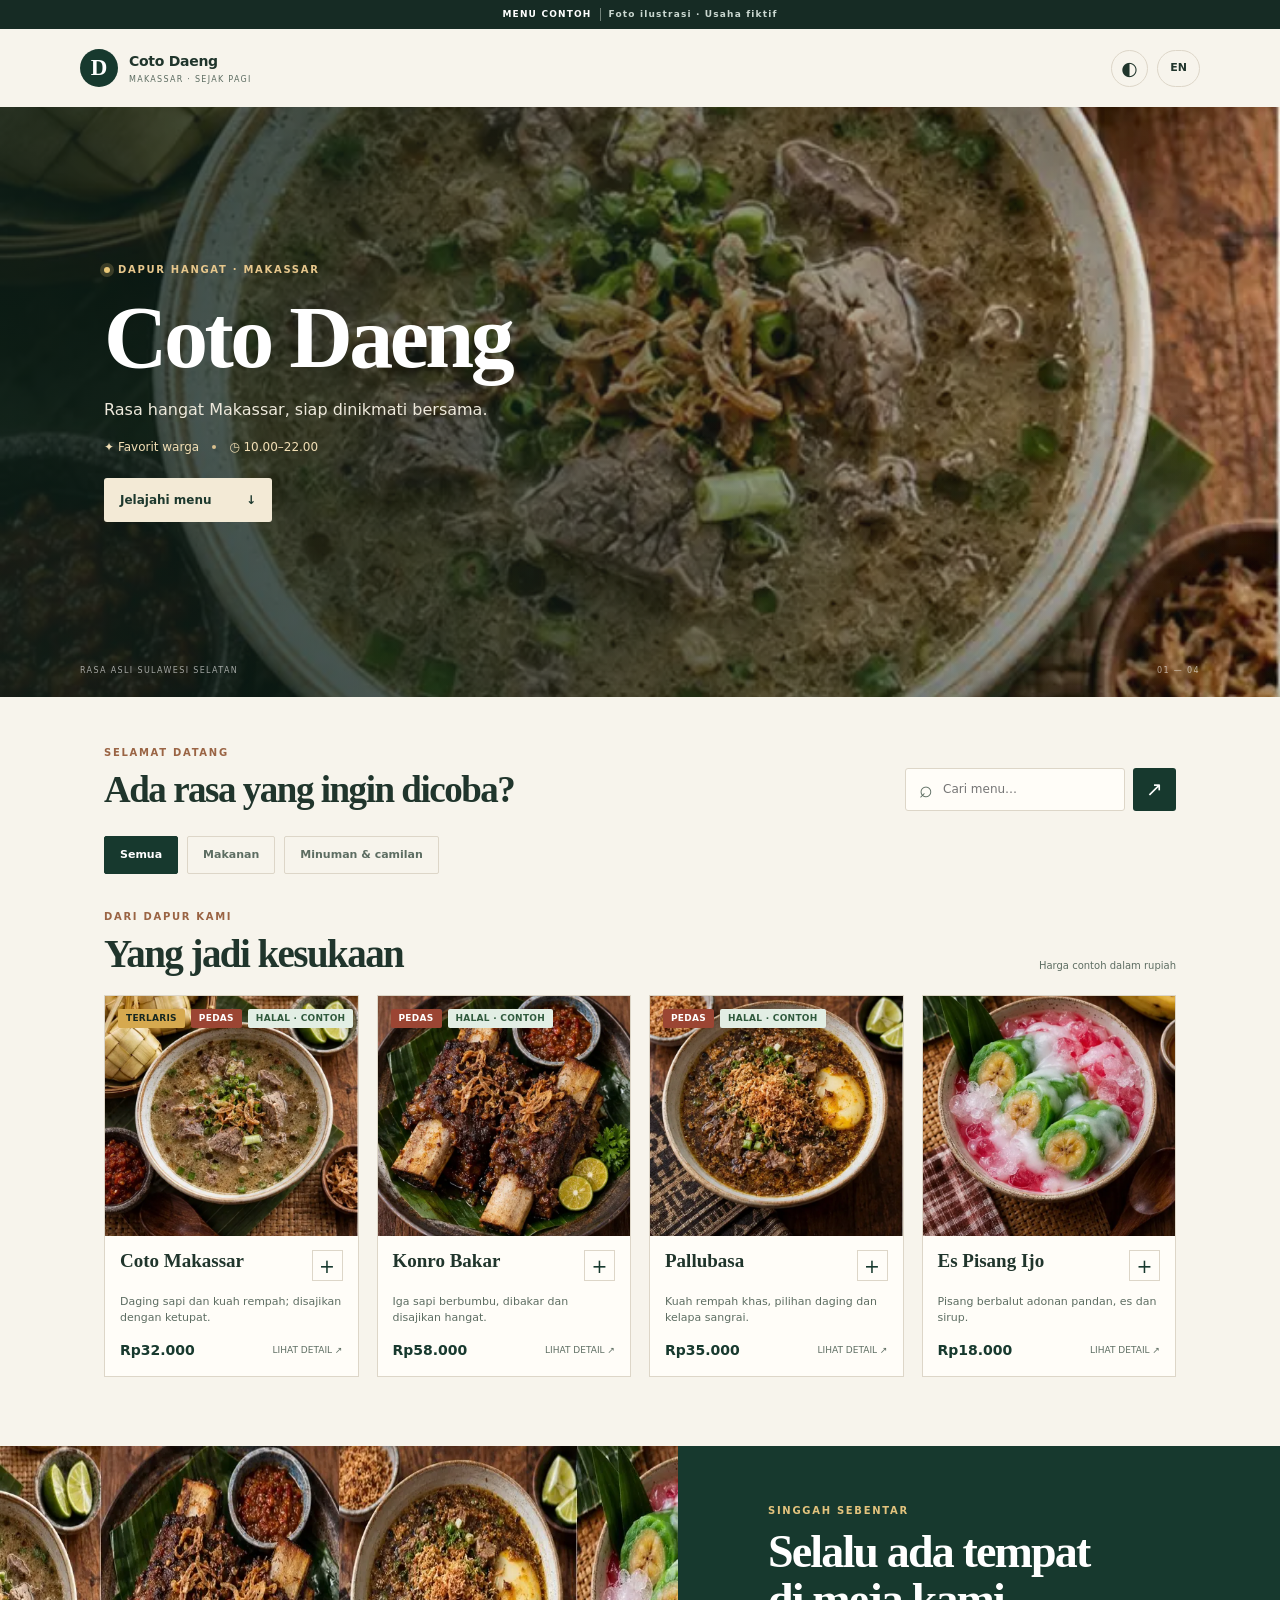
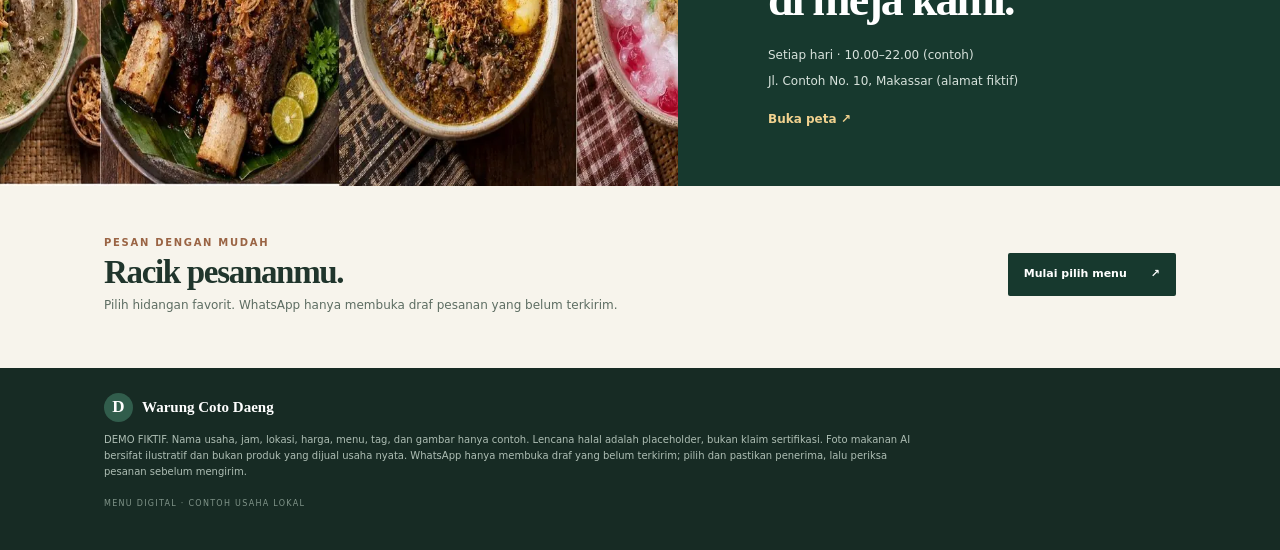
==== commit 889b6089: "Defer below-fold photo and trim initial mobile payload" ====
--- a/index.html
+++ b/index.html
@@ -28,8 +28,8 @@
       <div class="hero-shade"></div>
       <div class="hero-copy">
         <p class="eyebrow"><span class="live-dot"></span><span id="heroOverline">DAPUR HANGAT · MAKASSAR</span></p>
-        <h1 id="name">Warung Coto Daeng</h1>
-        <p class="hero-tagline" id="tagline"></p>
+        <h1 id="name">Coto Daeng</h1>
+        <p class="hero-tagline" id="tagline">Rasa hangat Makassar, siap dinikmati bersama.</p>
         <div class="hero-meta"><span>✦ <span id="heroBest">Favorit warga</span></span><i></i><span>◷ <span id="heroHours">10.00–22.00</span></span></div>
         <a class="hero-cta" href="#menu"><span id="heroCta">Jelajahi menu</span><span aria-hidden="true">↓</span></a>
       </div>
@@ -50,7 +50,7 @@
     </section>
 
     <section class="visit-section">
-      <div class="visit-photo" role="img" aria-label="Ilustrasi suasana rumah makan Makassar"></div>
+      <img class="visit-photo" src="assets/hero.webp" loading="lazy" decoding="async" alt="Foto ilustrasi hidangan Makassar untuk demo fiktif">
       <div class="visit-copy"><p class="eyebrow" id="visitOverline">SINGGAH SEBENTAR</p><h2 id="visitTitle">Selalu ada tempat di meja kami.</h2><p id="hours"></p><p id="address"></p><a class="text-link" id="map" target="_blank" rel="noopener">Buka peta <span>↗</span></a></div>
     </section>
 
--- a/style.css
+++ b/style.css
@@ -1 +1 @@
-*{box-sizing:border-box}html{scroll-behavior:smooth;scroll-padding-top:16px}body{margin:0;background:var(--paper);color:var(--ink);font:15px/1.5 "DM Sans",system-ui,sans-serif;transition:background .25s,color .25s}button,input{font:inherit}button,a{-webkit-tap-highlight-color:transparent}a{color:inherit}.demo-ribbon{height:29px;display:flex;align-items:center;justify-content:center;gap:8px;background:#162b24;color:#fff;font-size:9px;letter-spacing:.13em;font-weight:700}.demo-ribbon span+span{padding-left:8px;border-left:1px solid #708078;color:#cad7d0}.site-head{height:78px;padding:0 max(22px,calc((100vw - 1120px)/2));display:flex;align-items:center;justify-content:space-between;background:var(--paper);position:relative;z-index:2}.brand{display:flex;align-items:center;gap:11px;text-decoration:none}.brand-mark{width:38px;height:38px;display:grid;place-items:center;border-radius:50%;background:var(--forest);color:#fff;font:700 23px "Playfair Display",serif}.brand b,.brand small{display:block}.brand b{font-size:14px;letter-spacing:-.02em}.brand small{font-size:8px;color:var(--muted);letter-spacing:.16em;margin-top:2px}.head-actions{display:flex;align-items:center;gap:9px}.icon-button,.lang-button{height:37px;border:1px solid var(--line);border-radius:50%;background:transparent;color:var(--ink);cursor:pointer}.icon-button{width:37px;font-size:19px}.lang-button{width:43px;border-radius:20px;font-weight:800;font-size:11px}.hero{height:clamp(430px,52vw,590px);position:relative;display:flex;align-items:center;overflow:hidden;color:white;background:#1a382e url("assets/coto.webp") center 54%/cover no-repeat}.hero-shade{position:absolute;inset:0;background:linear-gradient(90deg,rgba(12,31,24,.83) 0%,rgba(12,31,24,.54) 44%,rgba(12,31,24,.04) 100%),linear-gradient(0deg,rgba(10,24,19,.28),transparent 50%)}.hero-copy{position:relative;width:min(1120px,100%);margin:0 auto;padding:35px 24px 55px;animation:rise .7s both}.eyebrow{margin:0 0 10px;color:var(--golden);font-size:10px;font-weight:800;letter-spacing:.17em}.hero .eyebrow{display:flex;align-items:center;gap:8px;color:#e7c78c}.live-dot{width:6px;height:6px;border-radius:50%;background:#eac878;box-shadow:0 0 0 4px #eac87833}.hero h1,.section-heading h2,.welcome-row h2,.visit-copy h2,.order-copy h2{font-family:"Playfair Display",Georgia,serif;letter-spacing:-.04em}.hero h1{max-width:600px;font-size:clamp(46px,8.4vw,88px);line-height:.98;margin:18px 0 15px}.hero-tagline{max-width:420px;color:#eee9dc;font-size:16px}.hero-meta{display:flex;align-items:center;gap:13px;margin-top:16px;color:#f2dfb5;font-size:12px}.hero-meta i{width:4px;height:4px;border-radius:50%;background:#dac08e}.hero-cta{margin-top:22px;min-width:168px;display:inline-flex;justify-content:space-between;gap:25px;padding:13px 16px;background:#f3ead6;color:#1d392e;text-decoration:none;border-radius:3px;font-size:12px;font-weight:800;transition:transform .2s,background .2s}.hero-cta:hover{transform:translateY(-2px);background:white}.hero-caption{position:absolute;bottom:20px;left:max(24px,calc((100vw - 1120px)/2));right:max(24px,calc((100vw - 1120px)/2));display:flex;justify-content:space-between;color:#fff9;font-size:8px;letter-spacing:.17em}.welcome-row,.menu-section{max-width:1120px;margin:0 auto}.welcome-row{padding:48px 24px 23px;display:flex;justify-content:space-between;align-items:end;gap:24px}.welcome-row .eyebrow,.section-heading .eyebrow,.visit-copy .eyebrow,.order-copy .eyebrow{color:var(--clay)}.welcome-row h2{font-size:clamp(25px,4vw,37px);line-height:1.1;margin:0}.quick-actions{display:flex;gap:8px;align-items:center}.search{display:flex;align-items:center;gap:8px;width:220px;height:43px;padding:0 13px;border:1px solid var(--line);border-radius:3px;background:var(--surface);color:var(--muted)}.search>span{font-size:23px;line-height:1}.search input{width:100%;border:0;background:transparent;outline:0;color:var(--ink);font-size:12px}.wa-quick{height:43px;width:43px;display:grid;place-items:center;text-decoration:none;background:var(--forest);color:#fff;border-radius:3px;font-size:20px}.category-rail{display:flex;gap:9px;overflow-x:auto;scroll-snap-type:x mandatory;scrollbar-width:none;padding:2px max(24px,calc((100vw - 1072px)/2)) 24px;overscroll-behavior-x:contain}.category-rail::-webkit-scrollbar{display:none}.category-chip{flex:none;scroll-snap-align:start;padding:10px 15px;border:1px solid var(--line);background:transparent;color:var(--muted);border-radius:2px;white-space:nowrap;font-size:11px;font-weight:700;cursor:pointer;transition:all .2s}.category-chip.active,.category-chip:hover{background:var(--forest);border-color:var(--forest);color:#fff}.menu-section{padding:11px 24px 69px}.section-heading{display:flex;align-items:end;justify-content:space-between;margin:0 0 22px}.section-heading h2{margin:0;font-size:clamp(29px,4vw,39px);line-height:1}.price-note{font-size:10px;color:var(--muted)}.food-grid{display:grid;grid-template-columns:repeat(2,minmax(0,1fr));gap:18px}.food-card{position:relative;background:var(--surface);border:1px solid var(--line);overflow:hidden;cursor:pointer;animation:rise .44s both;transition:transform .24s,box-shadow .24s}.food-card:hover{transform:translateY(-4px);box-shadow:0 15px 36px #18251d16}.food-photo{height:clamp(220px,26vw,330px);position:relative;overflow:hidden;background:#d9d2c4}.food-photo img{width:100%;height:100%;display:block;object-fit:cover;transition:transform .7s cubic-bezier(.2,.7,.3,1)}.food-card:hover .food-photo img{transform:scale(1.055)}.badge-row{display:flex;flex-wrap:wrap;gap:6px}.food-photo .badge-row{position:absolute;top:13px;left:13px}.badge{padding:5px 8px;background:#f4ecdb;color:#293b31;font-size:9px;line-height:1;font-weight:800;letter-spacing:.03em;border-radius:2px}.badge.best{background:#d6a94f;color:#17271f}.badge.hot{background:#9b4533;color:white}.badge.halal{background:#e2eee4;color:#305a3d}.food-info{padding:14px 15px 15px}.food-title-row{display:flex;justify-content:space-between;align-items:start;gap:8px;min-height:38px}.food-title-row h3{margin:0;font:700 21px/1.12 "Playfair Display",Georgia,serif}.add-mini{width:31px;height:31px;flex:none;border:1px solid var(--line);background:transparent;color:var(--forest);font-size:19px;cursor:pointer;transition:all .2s}.add-mini:hover{background:var(--forest);color:#fff}.food-info p{margin:6px 0 12px;color:var(--muted);font-size:11px;line-height:1.45;min-height:34px;display:-webkit-box;-webkit-line-clamp:2;-webkit-box-orient:vertical;overflow:hidden}.food-price{font-weight:800;color:var(--forest);font-size:14px}.food-foot{display:flex;justify-content:space-between;align-items:center;margin-top:auto}.tap-note{font-size:9px;color:var(--muted)}.empty{padding:30px;color:var(--muted)}.visit-section{display:grid;grid-template-columns:1.06fr .94fr;background:var(--forest);color:#fff}.visit-photo{min-height:340px;background:linear-gradient(0deg,#102d2355,#102d2300),url("assets/hero.webp") center 65%/cover}.visit-copy{max-width:520px;align-self:center;padding:45px clamp(25px,7vw,90px)}.visit-copy h2,.order-copy h2{font-size:clamp(30px,4.4vw,46px);line-height:1.04;margin:5px 0 22px}.visit-copy .eyebrow{color:#e3c37d}.visit-copy p:not(.eyebrow){color:#d7e2dc;font-size:12px;margin:8px 0}.text-link{display:inline-block;margin-top:12px;color:#f0d18e;font-size:12px;font-weight:800;text-decoration:none}.text-link span{margin-left:7px}.order-section{max-width:1120px;margin:auto;padding:49px 24px 54px;display:flex;justify-content:space-between;align-items:center;gap:30px}.order-copy .eyebrow{margin-bottom:5px}.order-copy h2{font-size:33px;margin:0 0 6px}.order-copy>p:last-child{margin:0;color:var(--muted);font-size:12px}.button{display:inline-flex;align-items:center;justify-content:space-between;gap:24px;padding:13px 16px;text-decoration:none;font-size:11px;font-weight:800;cursor:pointer;border:0;border-radius:2px}.dark-button{background:var(--forest);color:#fff;white-space:nowrap}.dark-button:hover,.cart-button:hover{background:#245b48}footer{padding:25px max(24px,calc((100vw - 1072px)/2)) 38px;background:#172b24;color:#cbd5ce}footer .footer-brand{display:flex;align-items:center;gap:9px;color:#fff;font-family:"Playfair Display",serif;font-weight:700}footer .brand-mark{width:29px;height:29px;font-size:17px;background:#315d4c}footer p{max-width:820px;font-size:10px;color:#aebeb4;line-height:1.6}footer>small{font-size:8px;letter-spacing:.16em;color:#809489}.cartbar{position:fixed;z-index:5;bottom:max(12px,env(safe-area-inset-bottom));left:50%;transform:translateX(-50%);width:min(570px,calc(100% - 24px));min-height:65px;display:flex;align-items:center;justify-content:space-between;gap:10px;padding:9px 10px 9px 14px;border:1px solid #ffffff20;background:#17392ef5;color:#fff;box-shadow:0 10px 40px #081c1590;backdrop-filter:blur(14px);animation:cart-in .28s both}.cart-copy{display:flex;align-items:center;gap:10px}.cart-icon{width:35px;height:35px;border-radius:50%;display:grid;place-items:center;background:#ffffff18;color:#e3c37d;font-size:18px}.cart-copy b,.cart-copy small{display:block}.cart-copy b{font-size:11px}.cart-copy small{font-size:10px;color:#c4d2ca}.cart-button{min-width:142px;background:#e7ca88;color:#182a21}.item-sheet{position:fixed;inset:auto 0 0;max-width:600px;width:100%;max-height:min(92dvh,790px);padding:0;border:0;border-radius:10px 10px 0 0;background:var(--surface);color:var(--ink);box-shadow:0 -20px 70px #09140f55;overflow:auto}.item-sheet::backdrop{background:#0818107d;backdrop-filter:blur(1px)}.item-sheet[open]{animation:sheet-in .32s cubic-bezier(.2,.8,.2,1)}.sheet-close{position:absolute;right:14px;top:14px;z-index:1;width:37px;height:37px;border:0;border-radius:50%;background:#f8f5eddf;color:#1a2b22;font-size:26px;line-height:1;cursor:pointer}.item-sheet>img{width:100%;height:min(55vh,380px);display:block;object-fit:cover}.sheet-content{padding:19px 22px calc(28px + env(safe-area-inset-bottom))}.sheet-content .badge{display:inline-block}.sheet-content h2{margin:12px 0 4px;font:700 31px/1.05 "Playfair Display",Georgia,serif}.sheet-content>p{color:var(--muted);font-size:13px}.sheet-bottom{margin-top:23px;padding-top:15px;border-top:1px solid var(--line);display:flex;align-items:center;justify-content:space-between}.sheet-bottom>strong{font-size:19px;color:var(--forest)}.stepper{display:flex;align-items:center;gap:15px}.stepper button{width:38px;height:38px;border:1px solid var(--line);background:transparent;color:var(--ink);font-size:21px;cursor:pointer}.stepper span{min-width:15px;text-align:center;font-weight:800}.dark-theme{--paper:#121a17;--surface:#1c2822;--ink:#edf1eb;--muted:#a4b1a9;--line:#34443b}.dark-theme .site-head{background:#151e1a}.dark-theme .brand-mark{background:#d2ad60;color:#132119}.dark-theme .category-chip.active,.dark-theme .category-chip:hover,.dark-theme .wa-quick,.dark-theme .dark-button{background:#d6b56c;color:#17251e;border-color:#d6b56c}.dark-theme .food-price,.dark-theme .sheet-bottom>strong{color:#d8bd7d}.dark-theme .visit-section{background:#1a3529}.dark-theme .icon-button,.dark-theme .lang-button{color:var(--ink)}[hidden]{display:none!important}@keyframes rise{from{opacity:0;transform:translateY(12px)}to{opacity:1;transform:translateY(0)}}@keyframes sheet-in{from{transform:translateY(30px);opacity:.7}to{transform:translateY(0);opacity:1}}@keyframes cart-in{from{transform:translate(-50%,15px);opacity:0}to{transform:translate(-50%,0);opacity:1}}@media(min-width:900px){.food-grid{grid-template-columns:repeat(4,minmax(0,1fr))}.food-photo{height:240px}.food-title-row h3{font-size:19px}}@media(max-width:680px){.site-head{height:66px;padding:0 18px}.hero{height:320px;background-position:58% center}.hero-shade{background:linear-gradient(90deg,#0d2119df,#0d211977 67%,#0d211922),linear-gradient(0deg,#0c1e1870,transparent 55%)}.hero-copy{padding:12px 22px 24px}.hero h1{max-width:350px;font-size:clamp(45px,12vw,54px);margin:12px 0 10px}.hero-tagline{max-width:280px;font-size:14px}.welcome-row{padding:28px 18px 20px;display:block}.welcome-row h2{max-width:310px;font-size:29px}.quick-actions{margin-top:18px}.search{width:auto;flex:1}.category-rail{padding:1px 18px 23px}.menu-section{padding:7px 18px 48px}.section-heading{align-items:end;margin-bottom:15px}.section-heading h2{font-size:30px}.price-note{max-width:94px;text-align:right;font-size:9px}.food-grid{grid-template-columns:1fr 1fr;gap:10px}.food-photo{height:auto;aspect-ratio:1/1}.food-photo .badge-row{top:8px;left:8px;gap:4px}.badge{font-size:8px;padding:5px 6px}.food-info{padding:11px 10px 12px;display:flex;flex-direction:column}.food-title-row h3{font-size:16px;line-height:1.15;display:-webkit-box;-webkit-line-clamp:2;-webkit-box-orient:vertical;overflow:hidden}.food-info p{font-size:10px;line-height:1.45;min-height:30px;margin:6px 0 9px}.food-price{font-size:12px}.tap-note{display:none}.add-mini{width:28px;height:28px}.visit-section{grid-template-columns:1fr}.visit-photo{min-height:225px}.visit-copy{padding:29px 22px 35px}.visit-copy h2{font-size:36px}.order-section{padding:33px 18px;display:block}.order-copy h2{font-size:29px}.order-section>.button{margin-top:18px;width:100%}footer{padding:24px 18px 35px}.cartbar{min-height:60px}.cart-button{min-width:132px;padding:12px}.item-sheet{max-height:92dvh}.category-chip{padding:9px 12px;border-color:#d1cbbb;color:#52645a}.category-rail{padding-bottom:22px}.menu-section{padding-top:15px}.item-sheet>img{height:min(40dvh,340px)}.sheet-content{padding:17px 19px calc(30px + env(safe-area-inset-bottom))}}@media(prefers-reduced-motion:reduce){*,*::before,*::after{scroll-behavior:auto!important;animation-duration:.01ms!important;transition-duration:.01ms!important}}
+*{box-sizing:border-box}html{scroll-behavior:smooth;scroll-padding-top:16px}body{margin:0;background:var(--paper);color:var(--ink);font:15px/1.5 "DM Sans",system-ui,sans-serif;transition:background .25s,color .25s}button,input{font:inherit}button,a{-webkit-tap-highlight-color:transparent}a{color:inherit}.demo-ribbon{height:29px;display:flex;align-items:center;justify-content:center;gap:8px;background:#162b24;color:#fff;font-size:9px;letter-spacing:.13em;font-weight:700}.demo-ribbon span+span{padding-left:8px;border-left:1px solid #708078;color:#cad7d0}.site-head{height:78px;padding:0 max(22px,calc((100vw - 1120px)/2));display:flex;align-items:center;justify-content:space-between;background:var(--paper);position:relative;z-index:2}.brand{display:flex;align-items:center;gap:11px;text-decoration:none}.brand-mark{width:38px;height:38px;display:grid;place-items:center;border-radius:50%;background:var(--forest);color:#fff;font:700 23px "Playfair Display",serif}.brand b,.brand small{display:block}.brand b{font-size:14px;letter-spacing:-.02em}.brand small{font-size:8px;color:var(--muted);letter-spacing:.16em;margin-top:2px}.head-actions{display:flex;align-items:center;gap:9px}.icon-button,.lang-button{height:37px;border:1px solid var(--line);border-radius:50%;background:transparent;color:var(--ink);cursor:pointer}.icon-button{width:37px;font-size:19px}.lang-button{width:43px;border-radius:20px;font-weight:800;font-size:11px}.hero{height:clamp(430px,52vw,590px);position:relative;display:flex;align-items:center;overflow:hidden;color:white;background:#1a382e url("assets/coto.webp") center 54%/cover no-repeat}.hero-shade{position:absolute;inset:0;background:linear-gradient(90deg,rgba(12,31,24,.83) 0%,rgba(12,31,24,.54) 44%,rgba(12,31,24,.04) 100%),linear-gradient(0deg,rgba(10,24,19,.28),transparent 50%)}.hero-copy{position:relative;width:min(1120px,100%);margin:0 auto;padding:35px 24px 55px;animation:rise .7s both}.eyebrow{margin:0 0 10px;color:var(--golden);font-size:10px;font-weight:800;letter-spacing:.17em}.hero .eyebrow{display:flex;align-items:center;gap:8px;color:#e7c78c}.live-dot{width:6px;height:6px;border-radius:50%;background:#eac878;box-shadow:0 0 0 4px #eac87833}.hero h1,.section-heading h2,.welcome-row h2,.visit-copy h2,.order-copy h2{font-family:"Playfair Display",Georgia,serif;letter-spacing:-.04em}.hero h1{max-width:600px;font-size:clamp(46px,8.4vw,88px);line-height:.98;margin:18px 0 15px}.hero-tagline{max-width:420px;color:#eee9dc;font-size:16px}.hero-meta{display:flex;align-items:center;gap:13px;margin-top:16px;color:#f2dfb5;font-size:12px}.hero-meta i{width:4px;height:4px;border-radius:50%;background:#dac08e}.hero-cta{margin-top:22px;min-width:168px;display:inline-flex;justify-content:space-between;gap:25px;padding:13px 16px;background:#f3ead6;color:#1d392e;text-decoration:none;border-radius:3px;font-size:12px;font-weight:800;transition:transform .2s,background .2s}.hero-cta:hover{transform:translateY(-2px);background:white}.hero-caption{position:absolute;bottom:20px;left:max(24px,calc((100vw - 1120px)/2));right:max(24px,calc((100vw - 1120px)/2));display:flex;justify-content:space-between;color:#fff9;font-size:8px;letter-spacing:.17em}.welcome-row,.menu-section{max-width:1120px;margin:0 auto}.welcome-row{padding:48px 24px 23px;display:flex;justify-content:space-between;align-items:end;gap:24px}.welcome-row .eyebrow,.section-heading .eyebrow,.visit-copy .eyebrow,.order-copy .eyebrow{color:var(--clay)}.welcome-row h2{font-size:clamp(25px,4vw,37px);line-height:1.1;margin:0}.quick-actions{display:flex;gap:8px;align-items:center}.search{display:flex;align-items:center;gap:8px;width:220px;height:43px;padding:0 13px;border:1px solid var(--line);border-radius:3px;background:var(--surface);color:var(--muted)}.search>span{font-size:23px;line-height:1}.search input{width:100%;border:0;background:transparent;outline:0;color:var(--ink);font-size:12px}.wa-quick{height:43px;width:43px;display:grid;place-items:center;text-decoration:none;background:var(--forest);color:#fff;border-radius:3px;font-size:20px}.category-rail{display:flex;gap:9px;overflow-x:auto;scroll-snap-type:x mandatory;scrollbar-width:none;padding:2px max(24px,calc((100vw - 1072px)/2)) 24px;overscroll-behavior-x:contain}.category-rail::-webkit-scrollbar{display:none}.category-chip{flex:none;scroll-snap-align:start;padding:10px 15px;border:1px solid var(--line);background:transparent;color:var(--muted);border-radius:2px;white-space:nowrap;font-size:11px;font-weight:700;cursor:pointer;transition:all .2s}.category-chip.active,.category-chip:hover{background:var(--forest);border-color:var(--forest);color:#fff}.menu-section{padding:11px 24px 69px}.section-heading{display:flex;align-items:end;justify-content:space-between;margin:0 0 22px}.section-heading h2{margin:0;font-size:clamp(29px,4vw,39px);line-height:1}.price-note{font-size:10px;color:var(--muted)}.food-grid{display:grid;grid-template-columns:repeat(2,minmax(0,1fr));gap:18px}.food-card{position:relative;background:var(--surface);border:1px solid var(--line);overflow:hidden;cursor:pointer;animation:rise .44s both;transition:transform .24s,box-shadow .24s}.food-card:hover{transform:translateY(-4px);box-shadow:0 15px 36px #18251d16}.food-photo{height:clamp(220px,26vw,330px);position:relative;overflow:hidden;background:#d9d2c4}.food-photo img{width:100%;height:100%;display:block;object-fit:cover;transition:transform .7s cubic-bezier(.2,.7,.3,1)}.food-card:hover .food-photo img{transform:scale(1.055)}.badge-row{display:flex;flex-wrap:wrap;gap:6px}.food-photo .badge-row{position:absolute;top:13px;left:13px}.badge{padding:5px 8px;background:#f4ecdb;color:#293b31;font-size:9px;line-height:1;font-weight:800;letter-spacing:.03em;border-radius:2px}.badge.best{background:#d6a94f;color:#17271f}.badge.hot{background:#9b4533;color:white}.badge.halal{background:#e2eee4;color:#305a3d}.food-info{padding:14px 15px 15px}.food-title-row{display:flex;justify-content:space-between;align-items:start;gap:8px;min-height:38px}.food-title-row h3{margin:0;font:700 21px/1.12 "Playfair Display",Georgia,serif}.add-mini{width:31px;height:31px;flex:none;border:1px solid var(--line);background:transparent;color:var(--forest);font-size:19px;cursor:pointer;transition:all .2s}.add-mini:hover{background:var(--forest);color:#fff}.food-info p{margin:6px 0 12px;color:var(--muted);font-size:11px;line-height:1.45;min-height:34px;display:-webkit-box;-webkit-line-clamp:2;-webkit-box-orient:vertical;overflow:hidden}.food-price{font-weight:800;color:var(--forest);font-size:14px}.food-foot{display:flex;justify-content:space-between;align-items:center;margin-top:auto}.tap-note{font-size:9px;color:var(--muted)}.empty{padding:30px;color:var(--muted)}.visit-section{display:grid;grid-template-columns:1.06fr .94fr;background:var(--forest);color:#fff}.visit-photo{display:block;width:100%;height:100%;min-height:340px;object-fit:cover;object-position:center 60%}.visit-copy{max-width:520px;align-self:center;padding:45px clamp(25px,7vw,90px)}.visit-copy h2,.order-copy h2{font-size:clamp(30px,4.4vw,46px);line-height:1.04;margin:5px 0 22px}.visit-copy .eyebrow{color:#e3c37d}.visit-copy p:not(.eyebrow){color:#d7e2dc;font-size:12px;margin:8px 0}.text-link{display:inline-block;margin-top:12px;color:#f0d18e;font-size:12px;font-weight:800;text-decoration:none}.text-link span{margin-left:7px}.order-section{max-width:1120px;margin:auto;padding:49px 24px 54px;display:flex;justify-content:space-between;align-items:center;gap:30px}.order-copy .eyebrow{margin-bottom:5px}.order-copy h2{font-size:33px;margin:0 0 6px}.order-copy>p:last-child{margin:0;color:var(--muted);font-size:12px}.button{display:inline-flex;align-items:center;justify-content:space-between;gap:24px;padding:13px 16px;text-decoration:none;font-size:11px;font-weight:800;cursor:pointer;border:0;border-radius:2px}.dark-button{background:var(--forest);color:#fff;white-space:nowrap}.dark-button:hover,.cart-button:hover{background:#245b48}footer{padding:25px max(24px,calc((100vw - 1072px)/2)) 38px;background:#172b24;color:#cbd5ce}footer .footer-brand{display:flex;align-items:center;gap:9px;color:#fff;font-family:"Playfair Display",serif;font-weight:700}footer .brand-mark{width:29px;height:29px;font-size:17px;background:#315d4c}footer p{max-width:820px;font-size:10px;color:#aebeb4;line-height:1.6}footer>small{font-size:8px;letter-spacing:.16em;color:#809489}.cartbar{position:fixed;z-index:5;bottom:max(12px,env(safe-area-inset-bottom));left:50%;transform:translateX(-50%);width:min(570px,calc(100% - 24px));min-height:65px;display:flex;align-items:center;justify-content:space-between;gap:10px;padding:9px 10px 9px 14px;border:1px solid #ffffff20;background:#17392ef5;color:#fff;box-shadow:0 10px 40px #081c1590;backdrop-filter:blur(14px);animation:cart-in .28s both}.cart-copy{display:flex;align-items:center;gap:10px}.cart-icon{width:35px;height:35px;border-radius:50%;display:grid;place-items:center;background:#ffffff18;color:#e3c37d;font-size:18px}.cart-copy b,.cart-copy small{display:block}.cart-copy b{font-size:11px}.cart-copy small{font-size:10px;color:#c4d2ca}.cart-button{min-width:142px;background:#e7ca88;color:#182a21}.item-sheet{position:fixed;inset:auto 0 0;max-width:600px;width:100%;max-height:min(92dvh,790px);padding:0;border:0;border-radius:10px 10px 0 0;background:var(--surface);color:var(--ink);box-shadow:0 -20px 70px #09140f55;overflow:auto}.item-sheet::backdrop{background:#0818107d;backdrop-filter:blur(1px)}.item-sheet[open]{animation:sheet-in .32s cubic-bezier(.2,.8,.2,1)}.sheet-close{position:absolute;right:14px;top:14px;z-index:1;width:37px;height:37px;border:0;border-radius:50%;background:#f8f5eddf;color:#1a2b22;font-size:26px;line-height:1;cursor:pointer}.item-sheet>img{width:100%;height:min(55vh,380px);display:block;object-fit:cover}.sheet-content{padding:19px 22px calc(28px + env(safe-area-inset-bottom))}.sheet-content .badge{display:inline-block}.sheet-content h2{margin:12px 0 4px;font:700 31px/1.05 "Playfair Display",Georgia,serif}.sheet-content>p{color:var(--muted);font-size:13px}.sheet-bottom{margin-top:23px;padding-top:15px;border-top:1px solid var(--line);display:flex;align-items:center;justify-content:space-between}.sheet-bottom>strong{font-size:19px;color:var(--forest)}.stepper{display:flex;align-items:center;gap:15px}.stepper button{width:38px;height:38px;border:1px solid var(--line);background:transparent;color:var(--ink);font-size:21px;cursor:pointer}.stepper span{min-width:15px;text-align:center;font-weight:800}.dark-theme{--paper:#121a17;--surface:#1c2822;--ink:#edf1eb;--muted:#a4b1a9;--line:#34443b}.dark-theme .site-head{background:#151e1a}.dark-theme .brand-mark{background:#d2ad60;color:#132119}.dark-theme .category-chip.active,.dark-theme .category-chip:hover,.dark-theme .wa-quick,.dark-theme .dark-button{background:#d6b56c;color:#17251e;border-color:#d6b56c}.dark-theme .food-price,.dark-theme .sheet-bottom>strong{color:#d8bd7d}.dark-theme .visit-section{background:#1a3529}.dark-theme .icon-button,.dark-theme .lang-button{color:var(--ink)}[hidden]{display:none!important}@keyframes rise{from{opacity:0;transform:translateY(12px)}to{opacity:1;transform:translateY(0)}}@keyframes sheet-in{from{transform:translateY(30px);opacity:.7}to{transform:translateY(0);opacity:1}}@keyframes cart-in{from{transform:translate(-50%,15px);opacity:0}to{transform:translate(-50%,0);opacity:1}}@media(min-width:900px){.food-grid{grid-template-columns:repeat(4,minmax(0,1fr))}.food-photo{height:240px}.food-title-row h3{font-size:19px}}@media(max-width:680px){.site-head{height:66px;padding:0 18px}.hero{height:320px;background-position:58% center}.hero-shade{background:linear-gradient(90deg,#0d2119df,#0d211977 67%,#0d211922),linear-gradient(0deg,#0c1e1870,transparent 55%)}.hero-copy{padding:12px 22px 24px}.hero h1{max-width:350px;font-size:clamp(45px,12vw,54px);margin:12px 0 10px}.hero-tagline{max-width:280px;font-size:14px}.welcome-row{padding:28px 18px 20px;display:block}.welcome-row h2{max-width:310px;font-size:29px}.quick-actions{margin-top:18px}.search{width:auto;flex:1}.category-rail{padding:1px 18px 23px}.menu-section{padding:7px 18px 48px}.section-heading{align-items:end;margin-bottom:15px}.section-heading h2{font-size:30px}.price-note{max-width:94px;text-align:right;font-size:9px}.food-grid{grid-template-columns:1fr 1fr;gap:10px}.food-photo{height:auto;aspect-ratio:1/1}.food-photo .badge-row{top:8px;left:8px;gap:4px}.badge{font-size:8px;padding:5px 6px}.food-info{padding:11px 10px 12px;display:flex;flex-direction:column}.food-title-row h3{font-size:16px;line-height:1.15;display:-webkit-box;-webkit-line-clamp:2;-webkit-box-orient:vertical;overflow:hidden}.food-info p{font-size:10px;line-height:1.45;min-height:30px;margin:6px 0 9px}.food-price{font-size:12px}.tap-note{display:none}.add-mini{width:28px;height:28px}.visit-section{grid-template-columns:1fr}.visit-photo{min-height:225px;height:225px}.visit-copy{padding:29px 22px 35px}.visit-copy h2{font-size:36px}.order-section{padding:33px 18px;display:block}.order-copy h2{font-size:29px}.order-section>.button{margin-top:18px;width:100%}footer{padding:24px 18px 35px}.cartbar{min-height:60px}.cart-button{min-width:132px;padding:12px}.item-sheet{max-height:92dvh}.category-chip{padding:9px 12px;border-color:#d1cbbb;color:#52645a}.category-rail{padding-bottom:22px}.menu-section{padding-top:15px}.item-sheet>img{height:min(40dvh,340px)}.sheet-content{padding:17px 19px calc(30px + env(safe-area-inset-bottom))}}@media(prefers-reduced-motion:reduce){*,*::before,*::after{scroll-behavior:auto!important;animation-duration:.01ms!important;transition-duration:.01ms!important}}
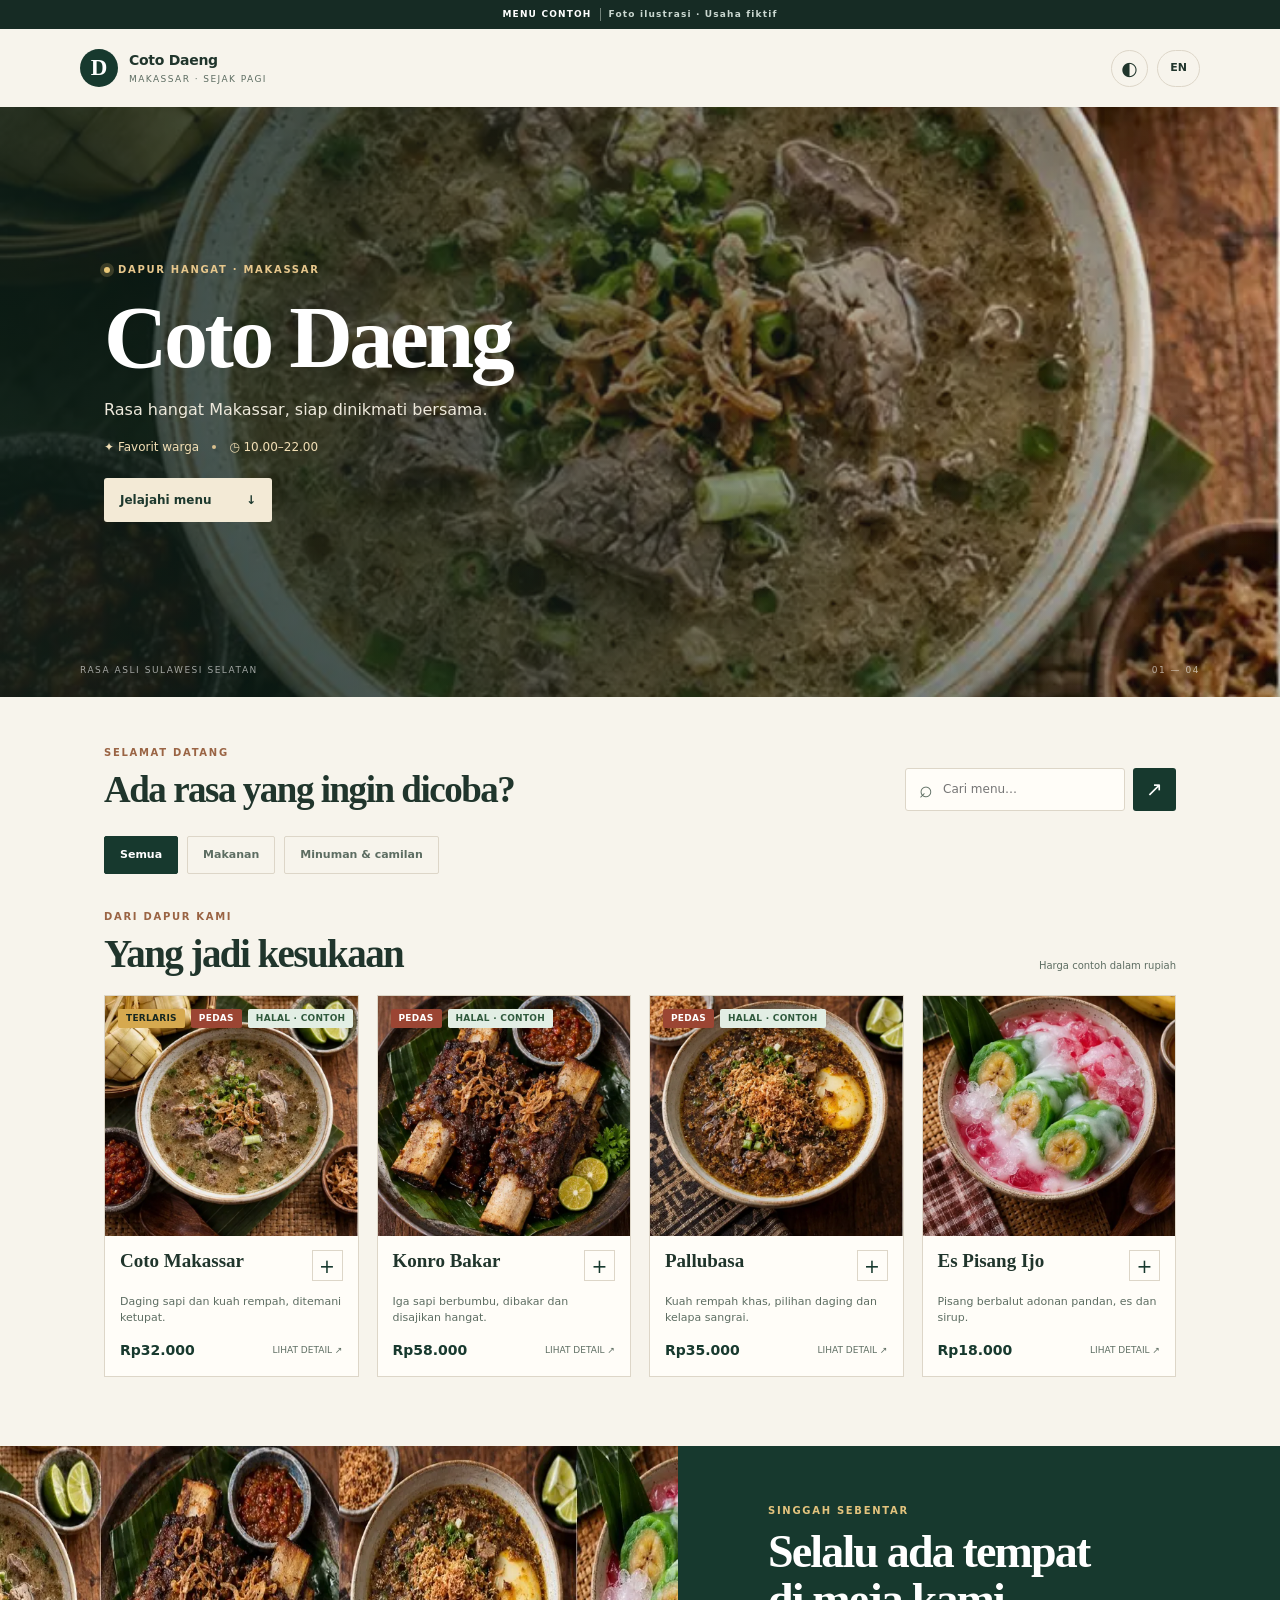
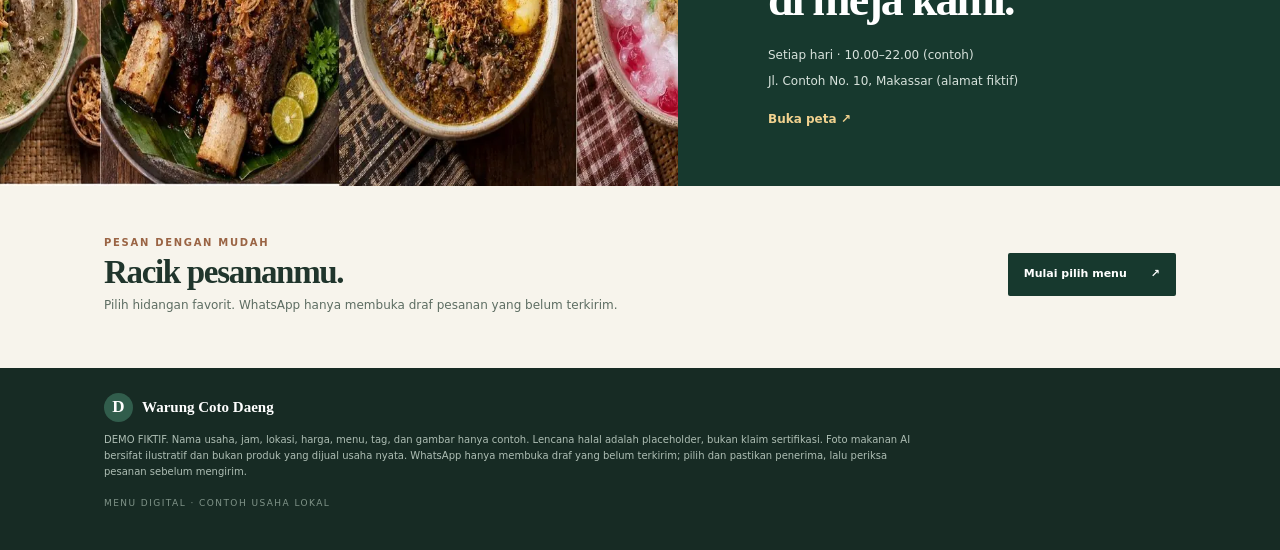
==== commit b25c8ba4: "Inline menu assets for faster first load" ====
--- a/index.html
+++ b/index.html
@@ -8,10 +8,72 @@
   <meta property="og:description" content="Menu digital interaktif khas Makassar">
   <meta name="theme-color" content="#17392e">
   <link rel="preload" as="image" href="assets/coto.webp" fetchpriority="high">
-  <link rel="preload" as="fetch" href="menu.json" crossorigin="anonymous">
   <title>Warung Coto Daeng — DEMO</title>
-  <link rel="stylesheet" href="design-tokens.css">
-  <link rel="stylesheet" href="style.css">
+  <style>:root{--ink:#20352c;--muted:#5d6d62;--paper:#f7f4ec;--surface:#fffdf8;--forest:#17392e;--clay:#9a6444;--golden:#d8b367;--line:#ddd6c8;color-scheme:light}body.dark-theme{color-scheme:dark}
+
+*{box-sizing:border-box}html{scroll-behavior:smooth;scroll-padding-top:16px}body{margin:0;background:var(--paper);color:var(--ink);font:15px/1.5 "DM Sans",system-ui,sans-serif;transition:background .25s,color .25s}button,input{font:inherit}button,a{-webkit-tap-highlight-color:transparent}a{color:inherit}.demo-ribbon{height:29px;display:flex;align-items:center;justify-content:center;gap:8px;background:#162b24;color:#fff;font-size:9px;letter-spacing:.13em;font-weight:700}.demo-ribbon span+span{padding-left:8px;border-left:1px solid #708078;color:#cad7d0}.site-head{height:78px;padding:0 max(22px,calc((100vw - 1120px)/2));display:flex;align-items:center;justify-content:space-between;background:var(--paper);position:relative;z-index:2}.brand{display:flex;align-items:center;gap:11px;text-decoration:none}.brand-mark{width:38px;height:38px;display:grid;place-items:center;border-radius:50%;background:var(--forest);color:#fff;font:700 23px "Playfair Display",serif}.brand b,.brand small{display:block}.brand b{font-size:14px;letter-spacing:-.02em}.brand small{font-size:9px;color:var(--muted);letter-spacing:.16em;margin-top:2px}.head-actions{display:flex;align-items:center;gap:9px}.icon-button,.lang-button{height:37px;border:1px solid var(--line);border-radius:50%;background:transparent;color:var(--ink);cursor:pointer}.icon-button{width:37px;font-size:19px}.lang-button{width:43px;border-radius:20px;font-weight:800;font-size:11px}.hero{height:clamp(430px,52vw,590px);position:relative;display:flex;align-items:center;overflow:hidden;color:white;background:#1a382e url("assets/coto.webp") center 54%/cover no-repeat}.hero-shade{position:absolute;inset:0;background:linear-gradient(90deg,rgba(12,31,24,.83) 0%,rgba(12,31,24,.54) 44%,rgba(12,31,24,.04) 100%),linear-gradient(0deg,rgba(10,24,19,.28),transparent 50%)}.hero-copy{position:relative;width:min(1120px,100%);margin:0 auto;padding:35px 24px 55px;animation:rise .7s both}.eyebrow{margin:0 0 10px;color:var(--golden);font-size:10px;font-weight:800;letter-spacing:.17em}.hero .eyebrow{display:flex;align-items:center;gap:8px;color:#e7c78c}.live-dot{width:6px;height:6px;border-radius:50%;background:#eac878;box-shadow:0 0 0 4px #eac87833}.hero h1,.section-heading h2,.welcome-row h2,.visit-copy h2,.order-copy h2{font-family:"Playfair Display",Georgia,serif;letter-spacing:-.04em}.hero h1{max-width:600px;font-size:clamp(46px,8.4vw,88px);line-height:.98;margin:18px 0 15px}.hero-tagline{max-width:420px;color:#eee9dc;font-size:16px}.hero-meta{display:flex;align-items:center;gap:13px;margin-top:16px;color:#f2dfb5;font-size:12px}.hero-meta i{width:4px;height:4px;border-radius:50%;background:#dac08e}.hero-cta{margin-top:22px;min-width:168px;display:inline-flex;justify-content:space-between;gap:25px;padding:13px 16px;background:#f3ead6;color:#1d392e;text-decoration:none;border-radius:3px;font-size:12px;font-weight:800;transition:transform .2s,background .2s}.hero-cta:hover{transform:translateY(-2px);background:white}.hero-caption{position:absolute;bottom:20px;left:max(24px,calc((100vw - 1120px)/2));right:max(24px,calc((100vw - 1120px)/2));display:flex;justify-content:space-between;color:#fff9;font-size:9px;letter-spacing:.17em}.welcome-row,.menu-section{max-width:1120px;margin:0 auto}.welcome-row{padding:48px 24px 23px;display:flex;justify-content:space-between;align-items:end;gap:24px}.welcome-row .eyebrow,.section-heading .eyebrow,.visit-copy .eyebrow,.order-copy .eyebrow{color:var(--clay)}.welcome-row h2{font-size:clamp(25px,4vw,37px);line-height:1.1;margin:0}.quick-actions{display:flex;gap:8px;align-items:center}.search{display:flex;align-items:center;gap:8px;width:220px;height:43px;padding:0 13px;border:1px solid var(--line);border-radius:3px;background:var(--surface);color:var(--muted)}.search>span{font-size:23px;line-height:1}.search input{width:100%;border:0;background:transparent;outline:0;color:var(--ink);font-size:12px}.wa-quick{height:43px;width:43px;display:grid;place-items:center;text-decoration:none;background:var(--forest);color:#fff;border-radius:3px;font-size:20px}.category-rail{display:flex;gap:9px;overflow-x:auto;scroll-snap-type:x mandatory;scrollbar-width:none;padding:2px max(24px,calc((100vw - 1072px)/2)) 24px;overscroll-behavior-x:contain}.category-rail::-webkit-scrollbar{display:none}.category-chip{flex:none;scroll-snap-align:start;padding:10px 15px;border:1px solid var(--line);background:transparent;color:var(--muted);border-radius:2px;white-space:nowrap;font-size:11px;font-weight:700;cursor:pointer;transition:all .2s}.category-chip.active,.category-chip:hover{background:var(--forest);border-color:var(--forest);color:#fff}.menu-section{padding:11px 24px 69px}.section-heading{display:flex;align-items:end;justify-content:space-between;margin:0 0 22px}.section-heading h2{margin:0;font-size:clamp(29px,4vw,39px);line-height:1}.price-note{font-size:10px;color:var(--muted)}.food-grid{display:grid;grid-template-columns:repeat(2,minmax(0,1fr));gap:18px}.food-card{position:relative;background:var(--surface);border:1px solid var(--line);overflow:hidden;cursor:pointer;animation:rise .44s both;transition:transform .24s,box-shadow .24s}.food-card:hover{transform:translateY(-4px);box-shadow:0 15px 36px #18251d16}.food-photo{height:clamp(220px,26vw,330px);position:relative;overflow:hidden;background:#d9d2c4}.food-photo img{width:100%;height:100%;display:block;object-fit:cover;transition:transform .7s cubic-bezier(.2,.7,.3,1)}.food-card:hover .food-photo img{transform:scale(1.055)}.badge-row{display:flex;flex-wrap:wrap;gap:6px}.food-photo .badge-row{position:absolute;top:13px;left:13px}.badge{padding:5px 8px;background:#f4ecdb;color:#293b31;font-size:9px;line-height:1;font-weight:800;letter-spacing:.03em;border-radius:2px}.badge.best{background:#d6a94f;color:#17271f}.badge.hot{background:#9b4533;color:white}.badge.halal{background:#e2eee4;color:#305a3d}.food-info{padding:14px 15px 15px}.food-title-row{display:flex;justify-content:space-between;align-items:start;gap:8px;min-height:38px}.food-title-row h3{margin:0;font:700 21px/1.12 "Playfair Display",Georgia,serif}.add-mini{width:31px;height:31px;flex:none;border:1px solid var(--line);background:transparent;color:var(--forest);font-size:19px;cursor:pointer;transition:all .2s}.add-mini:hover{background:var(--forest);color:#fff}.food-info p{margin:6px 0 12px;color:var(--muted);font-size:11px;line-height:1.45;min-height:34px;display:-webkit-box;-webkit-line-clamp:2;-webkit-box-orient:vertical;overflow:hidden}.food-price{font-weight:800;color:var(--forest);font-size:14px}.food-foot{display:flex;justify-content:space-between;align-items:center;margin-top:auto}.tap-note{font-size:9px;color:var(--muted)}.empty{padding:30px;color:var(--muted)}.visit-section{display:grid;grid-template-columns:1.06fr .94fr;background:var(--forest);color:#fff}.visit-photo{display:block;width:100%;height:100%;min-height:340px;object-fit:cover;object-position:center 60%}.visit-copy{max-width:520px;align-self:center;padding:45px clamp(25px,7vw,90px)}.visit-copy h2,.order-copy h2{font-size:clamp(30px,4.4vw,46px);line-height:1.04;margin:5px 0 22px}.visit-copy .eyebrow{color:#e3c37d}.visit-copy p:not(.eyebrow){color:#d7e2dc;font-size:12px;margin:8px 0}.text-link{display:inline-block;margin-top:12px;color:#f0d18e;font-size:12px;font-weight:800;text-decoration:none}.text-link span{margin-left:7px}.order-section{max-width:1120px;margin:auto;padding:49px 24px 54px;display:flex;justify-content:space-between;align-items:center;gap:30px}.order-copy .eyebrow{margin-bottom:5px}.order-copy h2{font-size:33px;margin:0 0 6px}.order-copy>p:last-child{margin:0;color:var(--muted);font-size:12px}.button{display:inline-flex;align-items:center;justify-content:space-between;gap:24px;padding:13px 16px;text-decoration:none;font-size:11px;font-weight:800;cursor:pointer;border:0;border-radius:2px}.dark-button{background:var(--forest);color:#fff;white-space:nowrap}.dark-button:hover,.cart-button:hover{background:#245b48}footer{padding:25px max(24px,calc((100vw - 1072px)/2)) 38px;background:#172b24;color:#cbd5ce}footer .footer-brand{display:flex;align-items:center;gap:9px;color:#fff;font-family:"Playfair Display",serif;font-weight:700}footer .brand-mark{width:29px;height:29px;font-size:17px;background:#315d4c}footer p{max-width:820px;font-size:10px;color:#aebeb4;line-height:1.6}footer>small{font-size:9px;letter-spacing:.16em;color:#809489}.cartbar{position:fixed;z-index:5;bottom:max(12px,env(safe-area-inset-bottom));left:50%;transform:translateX(-50%);width:min(570px,calc(100% - 24px));min-height:61px;display:flex;align-items:center;justify-content:space-between;gap:10px;padding:9px 10px 9px 14px;border:1px solid #ffffff20;background:#17392ee8;color:#fff;box-shadow:0 8px 30px #081c1570;backdrop-filter:blur(14px);animation:cart-in .28s both}.cart-copy{display:flex;align-items:center;gap:10px}.cart-icon{width:35px;height:35px;border-radius:50%;display:grid;place-items:center;background:#ffffff18;color:#e3c37d;font-size:18px}.cart-copy b,.cart-copy small{display:block}.cart-copy b{font-size:11px}.cart-copy small{font-size:10px;color:#c4d2ca}.cart-button{min-width:142px;background:#e7ca88;color:#182a21}.item-sheet{position:fixed;inset:auto 0 0;max-width:600px;width:100%;max-height:min(92dvh,790px);padding:0;border:0;border-radius:10px 10px 0 0;background:var(--surface);color:var(--ink);box-shadow:0 -20px 70px #09140f55;overflow:auto}.item-sheet::backdrop{background:#0818107d;backdrop-filter:blur(1px)}.item-sheet[open]{animation:sheet-in .32s cubic-bezier(.2,.8,.2,1)}.sheet-close{position:absolute;right:14px;top:14px;z-index:1;width:37px;height:37px;border:0;border-radius:50%;background:#f8f5eddf;color:#1a2b22;font-size:26px;line-height:1;cursor:pointer}.item-sheet>img{width:100%;height:min(55vh,380px);display:block;object-fit:cover}.sheet-content{padding:19px 22px calc(28px + env(safe-area-inset-bottom))}.sheet-content .badge{display:inline-block}.sheet-content h2{margin:12px 0 4px;font:700 31px/1.05 "Playfair Display",Georgia,serif}.sheet-content>p{color:var(--muted);font-size:13px}.sheet-bottom{margin-top:23px;padding-top:15px;border-top:1px solid var(--line);display:flex;align-items:center;justify-content:space-between}.sheet-bottom>strong{font-size:19px;color:var(--forest)}.stepper{display:flex;align-items:center;gap:15px}.stepper button{width:38px;height:38px;border:1px solid var(--line);background:transparent;color:var(--ink);font-size:21px;cursor:pointer}.stepper span{min-width:15px;text-align:center;font-weight:800}.dark-theme{--paper:#121a17;--surface:#1c2822;--ink:#edf1eb;--muted:#a4b1a9;--line:#34443b}.dark-theme .site-head{background:#151e1a}.dark-theme .brand-mark{background:#d2ad60;color:#132119}.dark-theme .category-chip.active,.dark-theme .category-chip:hover,.dark-theme .wa-quick,.dark-theme .dark-button{background:#d6b56c;color:#17251e;border-color:#d6b56c}.dark-theme .food-price,.dark-theme .sheet-bottom>strong{color:#d8bd7d}.dark-theme .visit-section{background:#1a3529}.dark-theme .icon-button,.dark-theme .lang-button{color:var(--ink)}[hidden]{display:none!important}@keyframes rise{from{opacity:0;transform:translateY(12px)}to{opacity:1;transform:translateY(0)}}@keyframes sheet-in{from{transform:translateY(30px);opacity:.7}to{transform:translateY(0);opacity:1}}@keyframes cart-in{from{transform:translate(-50%,15px);opacity:0}to{transform:translate(-50%,0);opacity:1}}@media(min-width:900px){.food-grid{grid-template-columns:repeat(4,minmax(0,1fr))}.food-photo{height:240px}.food-title-row h3{font-size:19px}}@media(max-width:680px){.site-head{height:66px;padding:0 18px}.hero{height:320px;background-position:58% center}.hero-shade{background:linear-gradient(90deg,#0d2119df,#0d211977 67%,#0d211922),linear-gradient(0deg,#0c1e1870,transparent 55%)}.hero-copy{padding:12px 22px 24px}.hero h1{max-width:350px;font-size:clamp(45px,12vw,54px);margin:12px 0 10px}.hero-tagline{max-width:280px;font-size:14px}.welcome-row{padding:28px 18px 20px;display:block}.welcome-row h2{max-width:310px;font-size:29px}.quick-actions{margin-top:18px}.search{width:auto;flex:1}.category-rail{padding:1px 18px 23px}.menu-section{padding:7px 18px 48px}.section-heading{align-items:end;margin-bottom:15px}.section-heading h2{font-size:30px}.price-note{max-width:94px;text-align:right;font-size:10px}.food-grid{grid-template-columns:1fr 1fr;gap:10px}.food-photo{height:auto;aspect-ratio:1/1}.food-photo .badge-row{top:8px;left:8px;gap:4px}.badge{font-size:9px;padding:5px 6px}.food-info{padding:11px 10px 12px;display:flex;flex-direction:column}.food-title-row h3{font-size:16px;line-height:1.15;display:-webkit-box;-webkit-line-clamp:2;-webkit-box-orient:vertical;overflow:hidden}.food-info p{font-size:11px;line-height:1.4;min-height:31px;margin:6px 0 9px}.food-price{font-size:12px}.tap-note{display:none}.add-mini{width:28px;height:28px}.visit-section{grid-template-columns:1fr}.visit-photo{min-height:225px;height:225px}.visit-copy{padding:29px 22px 35px}.visit-copy h2{font-size:36px}.order-section{padding:33px 18px;display:block}.order-copy h2{font-size:29px}.order-section>.button{margin-top:18px;width:100%}footer{padding:24px 18px 35px}.cartbar{min-height:56px}.cart-button{min-width:132px;padding:12px}.item-sheet{max-height:92dvh}.category-chip{padding:9px 12px;border-color:#d1cbbb;color:#52645a}.category-rail{padding-bottom:22px}.menu-section{padding-top:15px}.item-sheet>img{height:min(36dvh,300px)}.sheet-content{padding:17px 19px calc(30px + env(safe-area-inset-bottom))}}@media(prefers-reduced-motion:reduce){*,*::before,*::after{scroll-behavior:auto!important;animation-duration:.01ms!important;transition-duration:.01ms!important}}
+/* Final mobile review refinements */
+@media(max-width:680px){
+  .hero{height:300px}
+  .menu-section{padding-bottom:58px}
+  body.has-cart .menu-section{padding-bottom:128px}
+  .food-grid{gap:12px}
+  .food-photo .badge-row{gap:3px}
+  .badge{font-size:8px;padding:4px 5px;letter-spacing:.015em}
+  .food-info{padding:12px 11px 13px}
+  .food-title-row{gap:5px;align-items:center}
+  .food-title-row h3{font-size:16px}
+  .food-info p{margin:6px 0 10px}
+  .sheet-close{right:18px;top:18px;box-shadow:0 2px 12px #081c1540}
+}
+/* Floating order control and detail sheet finish */
+.cartbar{width:min(470px,calc(100% - 32px));min-height:58px;padding:8px 9px 8px 12px;border:1px solid #d8d2c3;background:color-mix(in srgb,var(--surface) 96%,transparent);color:var(--ink);box-shadow:0 8px 28px #18251d24;backdrop-filter:blur(12px)}
+.cart-icon{background:var(--forest);color:#f0d18e}
+.cart-copy small{color:var(--muted)}
+.cart-button{min-width:132px;padding:11px 12px;background:var(--forest);color:#fff}
+.item-sheet{inset:auto auto max(10px,env(safe-area-inset-bottom));width:min(584px,calc(100% - 16px));border-radius:18px;box-shadow:0 16px 65px #09140f55}
+.item-sheet>img{border-radius:18px 18px 0 0}
+.sheet-content{padding-left:22px;padding-right:22px}
+@media(max-width:680px){
+  .cartbar{width:calc(100% - 24px)}
+  .cart-button{min-width:126px}
+  .item-sheet{width:calc(100% - 16px);max-height:calc(92dvh - env(safe-area-inset-bottom));}
+  .sheet-close{right:16px;top:16px}
+}
+.item-sheet{left:50%;right:auto}
+.item-sheet[open]{animation:sheet-in .32s cubic-bezier(.2,.8,.2,1)}
+@keyframes sheet-in{from{transform:translate(-50%,30px);opacity:.7}to{transform:translate(-50%,0);opacity:1}}
+.item-sheet{left:8px;right:8px;width:auto;margin:0 auto;transform:none}
+@keyframes sheet-in{from{transform:translateY(24px);opacity:.7}to{transform:translateY(0);opacity:1}}
+@media(max-width:680px){
+  .hero-shade{background:linear-gradient(90deg,#0a1c15f2 0%,#0a1c15c9 58%,#0a1c1544 100%),linear-gradient(0deg,#0c1e1860,transparent 60%)}
+  .hero-caption{bottom:16px;color:#fffD}
+  .section-heading{margin-bottom:19px}
+  .food-photo .badge-row{display:none}
+  .card-badges{display:flex;margin:0 0 7px;gap:4px;min-height:18px;align-items:center}
+  .food-info{padding:12px 11px 13px}
+  .cartbar{min-height:54px}
+  .cart-icon{width:32px;height:32px}
+  .item-sheet>img{height:min(32dvh,270px)}
+  .item-sheet::backdrop{background:#08181066;backdrop-filter:none}
+}
+@media(min-width:681px){.card-badges{display:none}}
+@media(max-width:680px){
+  .cartbar{width:min(330px,calc(100% - 24px));min-height:52px;padding:6px 7px 6px 9px;gap:7px}
+  .cart-copy{gap:7px}
+  .cart-copy b{font-size:10px}
+  .cart-copy small{font-size:9px}
+  .cart-icon{width:30px;height:30px}
+  .cart-button{min-width:116px;padding:10px 10px;font-size:10px}
+  .hero-caption{font-size:10px;letter-spacing:.15em}
+  .item-sheet .sheet-close{right:23px;top:23px;box-shadow:0 2px 14px #081c1533}
+}
+@media(max-width:680px){
+  .hero-shade{background:linear-gradient(90deg,#0a1c15db 0%,#0a1c1599 58%,#0a1c1522 100%),linear-gradient(0deg,#0c1e1860,transparent 60%)}
+  .add-mini{border-radius:5px;background:#f8f5ed;color:var(--forest)}
+  .add-mini:hover{background:var(--forest);color:white}
+}
+</style>
 </head>
 <body>
   <div class="demo-ribbon"><span>MENU CONTOH</span><span>Foto ilustrasi · Usaha fiktif</span></div>
@@ -61,6 +123,164 @@
   <aside class="cartbar" id="cartbar" hidden aria-live="polite"><div class="cart-copy"><span class="cart-icon">＋</span><span><b id="cartCount">0 item</b><small id="cartTotal">Total Rp0</small></span></div><a class="button cart-button compose-order" href="#menu"><span id="cartCta">Lihat pesanan</span><span aria-hidden="true">↗</span></a></aside>
 
   <dialog id="itemSheet" class="item-sheet"><button class="sheet-close" type="button" aria-label="Tutup">×</button><img id="sheetImage" alt=""><div class="sheet-content"><div id="sheetBadges" class="badge-row"></div><h2 id="sheetName"></h2><p id="sheetDescription"></p><div class="sheet-bottom"><strong id="sheetPrice"></strong><div class="stepper"><button id="sheetMinus" type="button" aria-label="Kurangi jumlah">−</button><span id="sheetQty">0</span><button id="sheetPlus" type="button" aria-label="Tambah jumlah">+</button></div></div></div></dialog>
-  <script src="app.js" defer></script>
+  <script id="menu-data" type="application/json">{
+  "demo": true,
+  "businessName": "Warung Coto Daeng — DEMO",
+  "tagline": "Rasa hangat Makassar, siap dinikmati bersama.",
+  "whatsappPhone": "",
+  "address": "Jl. Contoh No. 10, Makassar (alamat fiktif)",
+  "hours": "Setiap hari · 10.00–22.00 (contoh)",
+  "locationUrl": "https://maps.google.com/?q=Makassar",
+  "menu": [
+    {
+      "category": "Makanan",
+      "name": "Coto Makassar",
+      "description": "Daging sapi dan kuah rempah, ditemani ketupat.",
+      "price": 32000,
+      "tags": [
+        "Status halal: contoh saja — bukan sertifikasi",
+        "Pedas ringan (contoh)"
+      ],
+      "image": "assets/coto.webp"
+    },
+    {
+      "category": "Makanan",
+      "name": "Konro Bakar",
+      "description": "Iga sapi berbumbu, dibakar dan disajikan hangat.",
+      "price": 58000,
+      "tags": [
+        "Status halal: contoh saja — bukan sertifikasi",
+        "Pedas (contoh)"
+      ],
+      "image": "assets/konro.webp"
+    },
+    {
+      "category": "Makanan",
+      "name": "Pallubasa",
+      "description": "Kuah rempah khas, pilihan daging dan kelapa sangrai.",
+      "price": 35000,
+      "tags": [
+        "Status halal: contoh saja — bukan sertifikasi",
+        "Bisa pedas (contoh)"
+      ],
+      "image": "assets/pallubasa.webp"
+    },
+    {
+      "category": "Minuman & pencuci mulut",
+      "name": "Es Pisang Ijo",
+      "description": "Pisang berbalut adonan pandan, es dan sirup.",
+      "price": 18000,
+      "tags": [
+        "Manis (contoh)"
+      ],
+      "image": "assets/pisang-ijo.webp"
+    }
+  ],
+  "disclaimer": "DEMO FIKTIF. Nama, nomor, lokasi, jam, harga, menu, tag dan gambar hanya contoh. Tag halal hanya placeholder, bukan klaim produk tersertifikasi. Foto AI ilustrasi; bukan foto produk yang dijual. Tombol WhatsApp hanya menyiapkan draf pesan; periksa penerima, item dan jumlah sebelum mengirim."
+}
+</script>
+  <script>const DATA = Promise.resolve(JSON.parse(document.querySelector('#menu-data').textContent));
+let english = false, dark = false, all = [], cart = new Map(), menuData = null, activeCategory = 'Semua', activeItem = null;
+const $ = s => document.querySelector(s);
+const money = n => 'Rp' + new Intl.NumberFormat('id-ID').format(n);
+const dict = {'Coto Makassar':'Makassar beef soup','Konro Bakar':'Grilled beef ribs','Pallubasa':'Pallubasa beef soup','Es Pisang Ijo':'Green banana dessert','Makanan':'Main dishes','Minuman & pencuci mulut':'Drinks & dessert'};
+const descEN = {'Coto Makassar':'Beef in a spiced broth, served with ketupat.','Konro Bakar':'Smoky grilled beef ribs with a rich Makassar spice rub.','Pallubasa':'Silky spiced broth with beef and toasted coconut.','Es Pisang Ijo':'Banana wrapped in pandan dough, shaved ice and syrup.'};
+const quantity = name => cart.get(name) || 0;
+const safe = s => String(s).replace(/[&<>"']/g, c => ({'&':'&amp;','<':'&lt;','>':'&gt;','"':'&quot;',"'":'&#39;'}[c]));
+const label = item => english ? (dict[item.name] || item.name) : item.name;
+const description = item => english ? (descEN[item.name] || 'Illustrative description · demo only') : item.description;
+const categoryLabel = cat => english ? (cat==='Semua'?'All':safe(dict[cat]||cat)) : (cat==='Minuman & pencuci mulut'?'Minuman & camilan':safe(cat));
+const qtyTotal = () => [...cart.values()].reduce((a,b)=>a+b,0);
+const totalPrice = () => [...cart].reduce((sum,[name,q])=>sum+(all.find(x=>x.name===name)?.price||0)*q,0);
+
+function makeMessage() {
+  const lines=[...cart].filter(([,q])=>q>0).map(([name,q])=>`• ${q} × ${english ? (dict[name]||name) : name} — ${money(all.find(x=>x.name===name).price*q)}`);
+  if(!lines.length)return '';
+  return english ? `Hello, I would like to order from Warung Coto Daeng (DEMO):\n${lines.join('\n')}\nSimulated total: ${money(totalPrice())}\nThis is a fictional demo draft. Nothing is sent automatically or addressed to the restaurant. Choose and verify the recipient, then check items, quantities and prices before sending.` : `Halo Warung Coto Daeng (DEMO), saya ingin memesan:\n${lines.join('\n')}\nTotal simulasi: ${money(totalPrice())}\nIni hanya draf demo fiktif. Tidak ada pesan yang terkirim otomatis atau ditujukan ke restoran. Pilih dan pastikan penerima, lalu periksa item, jumlah, dan harga sebelum mengirim.`;
+}
+function updateOrder() {
+  const count=qtyTotal();
+  $('#cartbar').hidden=count===0;
+  document.body.classList.toggle('has-cart',count>0);
+  $('#cartCount').textContent=english?`${count} ${count===1?'item':'items'}`:`${count} item dipilih`;
+  $('#cartTotal').textContent=english?`Simulated total ${money(totalPrice())}`:`Total simulasi ${money(totalPrice())}`;
+  document.querySelectorAll('.compose-order').forEach(a=>{
+    if(count){a.href=`https://wa.me/${(menuData.whatsappPhone||'').replace(/\D/g,'')}?text=${encodeURIComponent(makeMessage())}`;a.target='_blank';a.rel='noopener';}
+    else{a.href='#menu';a.removeAttribute('target');}
+  });
+  refreshSheet();
+}
+function tagsFor(item){
+  const tags=[];
+  if(item.name==='Coto Makassar')tags.push(`<span class="badge best">${english?'BEST SELLER':'TERLARIS'}</span>`);
+  if(item.tags.some(t=>/pedas/i.test(t)))tags.push(`<span class="badge hot">${english?'SPICY':'PEDAS'}</span>`);
+  if(item.tags.some(t=>/halal/i.test(t)))tags.push(`<span class="badge halal">${english?'HALAL · EXAMPLE':'HALAL · CONTOH'}</span>`);
+  return tags.join('');
+}
+function renderCategories(){
+  const categories=['Semua',...new Set(all.map(x=>x.category))];
+  $('#categories').innerHTML=categories.map(cat=>`<button class="category-chip ${cat===activeCategory?'active':''}" type="button" data-category="${safe(cat)}">${categoryLabel(cat)}</button>`).join('');
+  document.querySelectorAll('.category-chip').forEach(btn=>btn.addEventListener('click',()=>{activeCategory=btn.dataset.category;$('#search').value='';render();btn.scrollIntoView({behavior:'smooth',block:'nearest',inline:'center'});}));
+}
+function render(){
+  document.documentElement.lang=english?'en':'id';
+  const q=$('#search').value.trim().toLocaleLowerCase();
+  const shown=all.filter(item=>{
+    const inCategory=activeCategory==='Semua'||item.category===activeCategory;
+    const haystack=[item.name,dict[item.name],item.description,descEN[item.name],item.category,dict[item.category]].filter(Boolean).join(' ').toLocaleLowerCase();
+    return inCategory&&haystack.includes(q);
+  });
+  $('#heroOverline').textContent=english?'A WARM MAKASSAR KITCHEN':'DAPUR HANGAT · MAKASSAR';
+  $('#heroBest').textContent=english?'A local favorite':'Favorit warga';
+  $('#heroCta').textContent=english?'Explore the menu':'Jelajahi menu';
+  $('#welcomeHeading').textContent=english?'What are you craving today?':'Ada rasa yang ingin dicoba?';
+  $('#search').placeholder=english?'Find a dish…':'Cari menu…';
+  $('#menuOverline').textContent=english?'FROM OUR KITCHEN':'DARI DAPUR KAMI';
+  $('#menuHeading').textContent=english?'Made to be loved':'Yang jadi kesukaan';
+  $('#priceNote').textContent=english?'Example prices in IDR':'Harga contoh dalam rupiah';
+  $('#visitOverline').textContent=english?'COME ON BY':'SINGGAH SEBENTAR';
+  $('#visitTitle').textContent=english?'There is always a place at our table.':'Selalu ada tempat di meja kami.';
+  $('#map').textContent=english?'Open map ↗':'Buka peta ↗';
+  $('#orderTitle').textContent=english?'Build your order.':'Racik pesananmu.';
+  $('#orderBody').textContent=english?'Choose your favorites. WhatsApp will open an unsent order draft.':'Pilih hidangan favorit. WhatsApp hanya membuka draf pesanan yang belum terkirim.';
+  $('#orderCta').textContent=english?'Choose dishes':'Mulai pilih menu';
+  $('#cartCta').textContent=english?'Review order':'Lihat pesanan';
+  $('#disclaimer').textContent=english?'FICTIONAL DEMO. Business, hours, location, prices, dishes, tags and images are examples only. The halal badge is a placeholder, not a certification claim. AI food photos are illustrative and do not show products sold by a real business. WhatsApp only opens an unsent draft; choose and verify the recipient, then check the order before sending.':'DEMO FIKTIF. Nama usaha, jam, lokasi, harga, menu, tag, dan gambar hanya contoh. Lencana halal adalah placeholder, bukan klaim sertifikasi. Foto makanan AI bersifat ilustratif dan bukan produk yang dijual usaha nyata. WhatsApp hanya membuka draf yang belum terkirim; pilih dan pastikan penerima, lalu periksa pesanan sebelum mengirim.';
+  renderCategories();
+  $('#items').innerHTML=shown.map((item,i)=>`<article class="food-card" data-open="${safe(item.name)}" style="animation-delay:${Math.min(i*55,220)}ms" tabindex="0" aria-label="${english?'See details for':'Lihat detail'} ${safe(label(item))}"><div class="food-photo"><img src="${safe(item.image)}" alt="Foto ilustrasi ${safe(label(item))}; bukan foto produk" loading="lazy" decoding="async"><div class="badge-row">${tagsFor(item)}</div></div><div class="food-info"><div class="badge-row card-badges">${tagsFor(item)}</div><div class="food-title-row"><h3>${safe(label(item))}</h3><button class="add-mini" type="button" data-add="${safe(item.name)}" aria-label="${english?'Add':'Tambah'} ${safe(label(item))} to order">+</button></div><p>${safe(description(item))}</p><div class="food-foot"><strong class="food-price">${money(item.price)}</strong><span class="tap-note">${english?'VIEW DETAIL':'LIHAT DETAIL'} ↗</span></div></div></article>`).join('');
+  $('#empty').hidden=shown.length>0;
+  document.querySelectorAll('.food-card').forEach(card=>{
+    const open=()=>openSheet(card.dataset.open);
+    card.addEventListener('click',e=>{if(!e.target.closest('[data-add]'))open();});
+    card.addEventListener('keydown',e=>{if(e.key==='Enter'||e.key===' '){e.preventDefault();open();}});
+  });
+  document.querySelectorAll('[data-add]').forEach(b=>b.addEventListener('click',e=>{e.stopPropagation();const n=b.dataset.add;cart.set(n,quantity(n)+1);updateOrder();render();}));
+}
+function openSheet(name){
+  activeItem=all.find(x=>x.name===name);if(!activeItem)return;
+  refreshSheet();const dialog=$('#itemSheet');if(!dialog.open)dialog.showModal();
+}
+function refreshSheet(){
+  if(!activeItem)return;
+  $('#sheetImage').src=activeItem.image;$('#sheetImage').alt=`Foto ilustrasi ${label(activeItem)}; bukan foto produk`;
+  $('#sheetBadges').innerHTML=tagsFor(activeItem);$('#sheetName').textContent=label(activeItem);$('#sheetDescription').textContent=description(activeItem);$('#sheetPrice').textContent=money(activeItem.price);
+  $('#sheetQty').textContent=quantity(activeItem.name);
+}
+function mutate(name,delta){const n=quantity(name)+delta;if(n>0)cart.set(name,n);else cart.delete(name);updateOrder();render();}
+DATA.then(d=>{
+  menuData=d;all=d.menu;
+  $('#name').textContent=d.businessName.replace(/^Warung\s+/,'').replace(' — DEMO','');$('#brandName').textContent=d.businessName.replace('Warung ','').replace(' — DEMO','');$('#footerName').textContent=d.businessName.replace(' — DEMO','');
+  $('#tagline').textContent=d.tagline;$('#heroHours').textContent=d.hours.replace('Setiap hari · ','').replace(' (contoh)','');$('#hours').textContent=d.hours;$('#address').textContent=d.address;$('#map').href=d.locationUrl;
+  $('#lang').addEventListener('click',()=>{english=!english;$('#lang').textContent=english?'ID':'EN';render();updateOrder();});
+  $('#theme').addEventListener('click',()=>{dark=!dark;document.body.classList.toggle('dark-theme',dark);$('#theme').textContent=dark?'☼':'◐';$('#theme').setAttribute('aria-label',dark?'Gunakan tema terang':'Gunakan tema gelap');});
+  $('#search').addEventListener('input',()=>{activeCategory='Semua';render();});
+  $('#sheetClose')?.addEventListener('click',()=>$('#itemSheet').close());
+  $('.sheet-close').addEventListener('click',()=>$('#itemSheet').close());
+  $('#itemSheet').addEventListener('click',e=>{if(e.target===$('#itemSheet'))$('#itemSheet').close();});
+  $('#sheetPlus').addEventListener('click',()=>activeItem&&mutate(activeItem.name,1));
+  $('#sheetMinus').addEventListener('click',()=>activeItem&&mutate(activeItem.name,-1));
+  render();updateOrder();
+}).catch(err=>{console.error(err);$('#items').innerHTML='<p class="empty">Menu sedang tidak tersedia. Coba muat ulang.</p>';});
+</script>
 </body>
 </html>
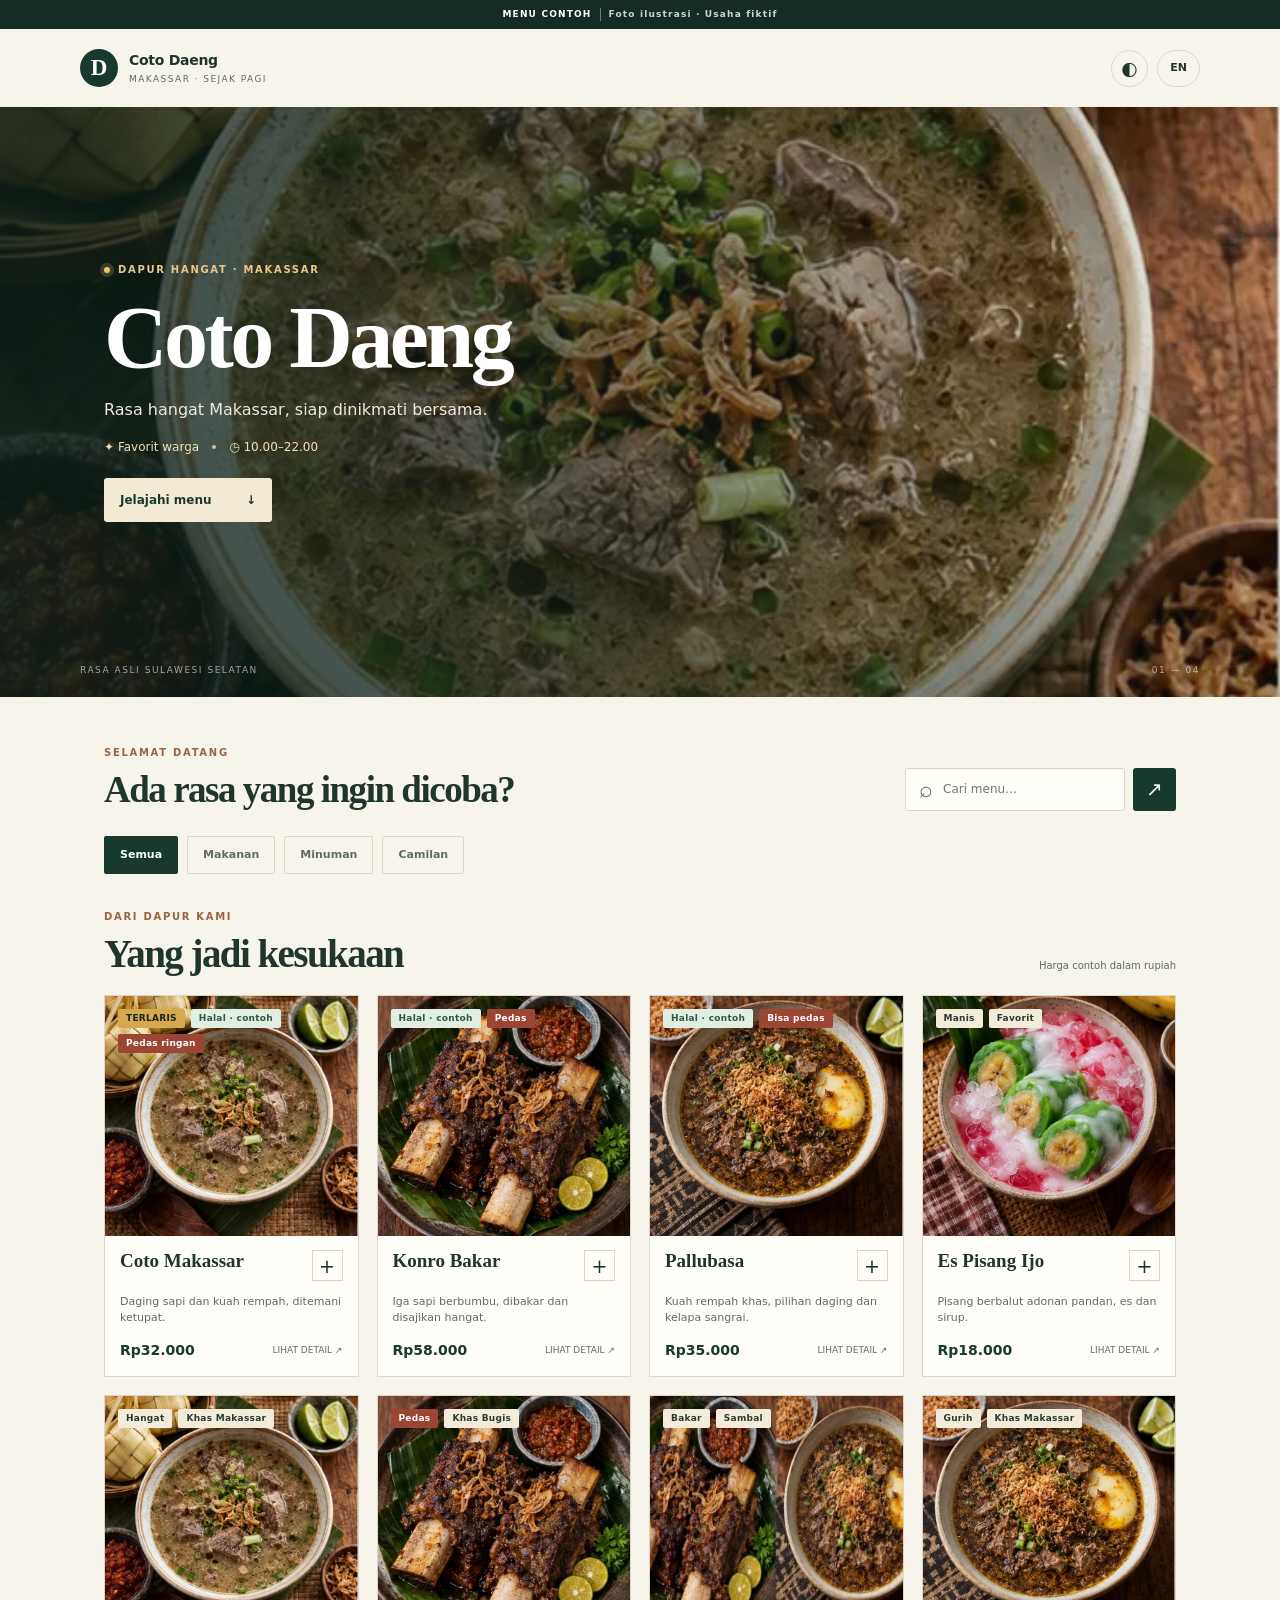
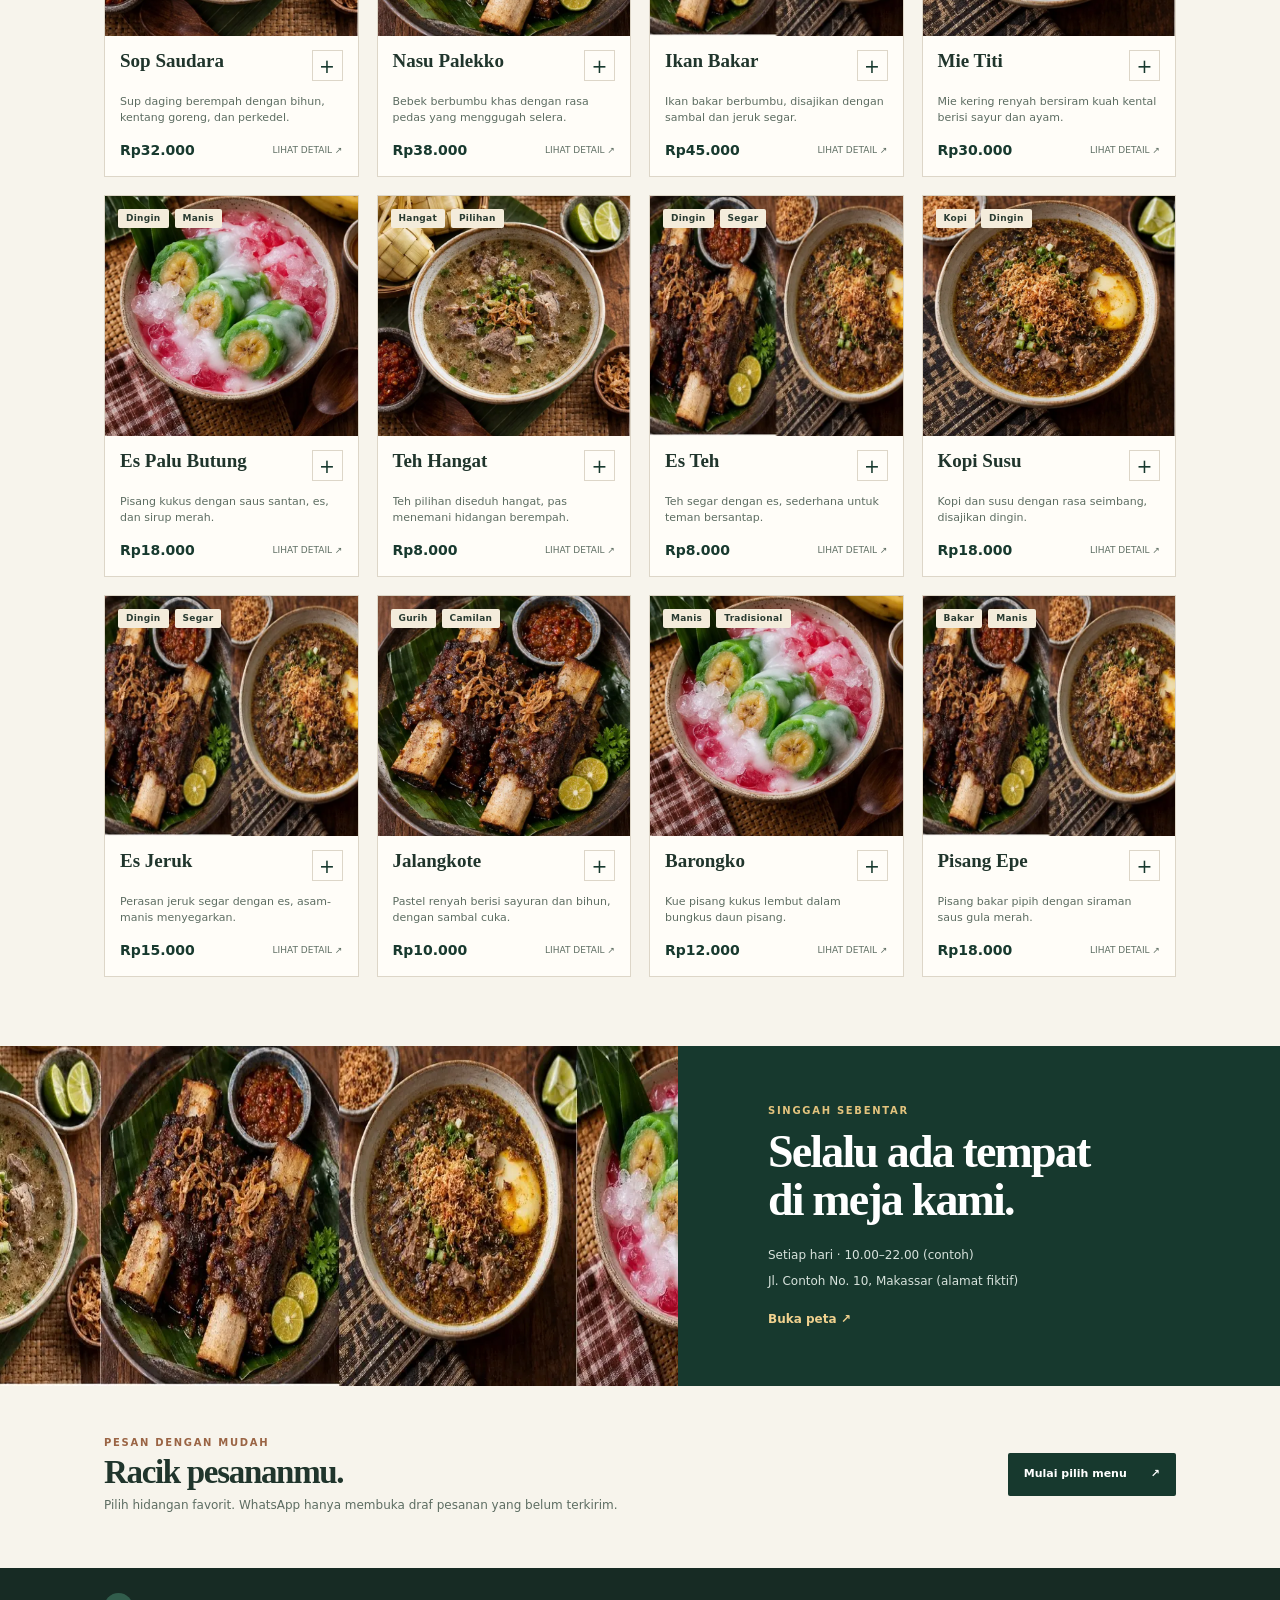
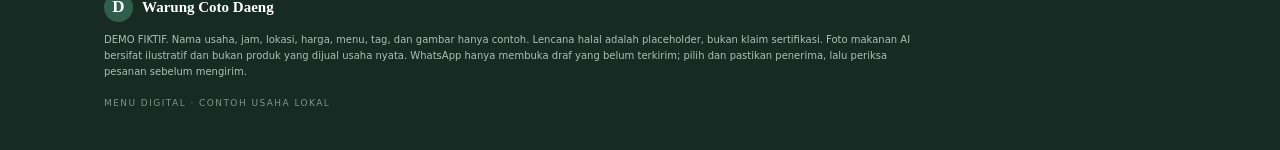
==== commit 2eb0def3: "Expand Makassar demo menu and localize controls" ====
--- a/index.html
+++ b/index.html
@@ -98,7 +98,7 @@
       <div class="hero-caption"><span>RASA ASLI SULAWESI SELATAN</span><span>01 — 04</span></div>
     </section>
 
-    <section class="welcome-row" aria-label="Pencarian dan aksi">
+    <section id="welcome" class="welcome-row" aria-label="Pencarian dan aksi">
       <div><p class="eyebrow">SELAMAT DATANG</p><h2 id="welcomeHeading">Ada rasa yang ingin dicoba?</h2></div>
       <div class="quick-actions"><label class="search"><span aria-hidden="true">⌕</span><input id="search" placeholder="Cari menu…" aria-label="Cari menu"></label><a class="wa-quick compose-order" href="#menu" aria-label="Susun pesanan WhatsApp">↗</a></div>
     </section>
@@ -137,10 +137,7 @@
       "name": "Coto Makassar",
       "description": "Daging sapi dan kuah rempah, ditemani ketupat.",
       "price": 32000,
-      "tags": [
-        "Status halal: contoh saja — bukan sertifikasi",
-        "Pedas ringan (contoh)"
-      ],
+      "tags": ["Halal · contoh", "Pedas ringan"],
       "image": "assets/coto.webp"
     },
     {
@@ -148,10 +145,7 @@
       "name": "Konro Bakar",
       "description": "Iga sapi berbumbu, dibakar dan disajikan hangat.",
       "price": 58000,
-      "tags": [
-        "Status halal: contoh saja — bukan sertifikasi",
-        "Pedas (contoh)"
-      ],
+      "tags": ["Halal · contoh", "Pedas"],
       "image": "assets/konro.webp"
     },
     {
@@ -159,22 +153,29 @@
       "name": "Pallubasa",
       "description": "Kuah rempah khas, pilihan daging dan kelapa sangrai.",
       "price": 35000,
-      "tags": [
-        "Status halal: contoh saja — bukan sertifikasi",
-        "Bisa pedas (contoh)"
-      ],
+      "tags": ["Halal · contoh", "Bisa pedas"],
       "image": "assets/pallubasa.webp"
     },
     {
-      "category": "Minuman & pencuci mulut",
+      "category": "Minuman",
       "name": "Es Pisang Ijo",
       "description": "Pisang berbalut adonan pandan, es dan sirup.",
       "price": 18000,
-      "tags": [
-        "Manis (contoh)"
-      ],
+      "tags": ["Manis", "Favorit"],
       "image": "assets/pisang-ijo.webp"
-    }
+    },
+    {"category":"Makanan","name":"Sop Saudara","description":"Sup daging berempah dengan bihun, kentang goreng, dan perkedel.","price":32000,"tags":["Hangat","Khas Makassar"],"image":"assets/coto.webp"},
+    {"category":"Makanan","name":"Nasu Palekko","description":"Bebek berbumbu khas dengan rasa pedas yang menggugah selera.","price":38000,"tags":["Pedas","Khas Bugis"],"image":"assets/konro.webp"},
+    {"category":"Makanan","name":"Ikan Bakar","description":"Ikan bakar berbumbu, disajikan dengan sambal dan jeruk segar.","price":45000,"tags":["Bakar","Sambal"],"image":"assets/hero.webp"},
+    {"category":"Makanan","name":"Mie Titi","description":"Mie kering renyah bersiram kuah kental berisi sayur dan ayam.","price":30000,"tags":["Gurih","Khas Makassar"],"image":"assets/pallubasa.webp"},
+    {"category":"Minuman","name":"Es Palu Butung","description":"Pisang kukus dengan saus santan, es, dan sirup merah.","price":18000,"tags":["Dingin","Manis"],"image":"assets/pisang-ijo.webp"},
+    {"category":"Minuman","name":"Teh Hangat","description":"Teh pilihan diseduh hangat, pas menemani hidangan berempah.","price":8000,"tags":["Hangat","Pilihan"],"image":"assets/coto.webp"},
+    {"category":"Minuman","name":"Es Teh","description":"Teh segar dengan es, sederhana untuk teman bersantap.","price":8000,"tags":["Dingin","Segar"],"image":"assets/hero.webp"},
+    {"category":"Minuman","name":"Kopi Susu","description":"Kopi dan susu dengan rasa seimbang, disajikan dingin.","price":18000,"tags":["Kopi","Dingin"],"image":"assets/pallubasa.webp"},
+    {"category":"Minuman","name":"Es Jeruk","description":"Perasan jeruk segar dengan es, asam-manis menyegarkan.","price":15000,"tags":["Dingin","Segar"],"image":"assets/hero.webp"},
+    {"category":"Camilan","name":"Jalangkote","description":"Pastel renyah berisi sayuran dan bihun, dengan sambal cuka.","price":10000,"tags":["Gurih","Camilan"],"image":"assets/konro.webp"},
+    {"category":"Camilan","name":"Barongko","description":"Kue pisang kukus lembut dalam bungkus daun pisang.","price":12000,"tags":["Manis","Tradisional"],"image":"assets/pisang-ijo.webp"},
+    {"category":"Camilan","name":"Pisang Epe","description":"Pisang bakar pipih dengan siraman saus gula merah.","price":18000,"tags":["Bakar","Manis"],"image":"assets/hero.webp"}
   ],
   "disclaimer": "DEMO FIKTIF. Nama, nomor, lokasi, jam, harga, menu, tag dan gambar hanya contoh. Tag halal hanya placeholder, bukan klaim produk tersertifikasi. Foto AI ilustrasi; bukan foto produk yang dijual. Tombol WhatsApp hanya menyiapkan draf pesan; periksa penerima, item dan jumlah sebelum mengirim."
 }
@@ -183,8 +184,9 @@
 let english = false, dark = false, all = [], cart = new Map(), menuData = null, activeCategory = 'Semua', activeItem = null;
 const $ = s => document.querySelector(s);
 const money = n => 'Rp' + new Intl.NumberFormat('id-ID').format(n);
-const dict = {'Coto Makassar':'Makassar beef soup','Konro Bakar':'Grilled beef ribs','Pallubasa':'Pallubasa beef soup','Es Pisang Ijo':'Green banana dessert','Makanan':'Main dishes','Minuman & pencuci mulut':'Drinks & dessert'};
-const descEN = {'Coto Makassar':'Beef in a spiced broth, served with ketupat.','Konro Bakar':'Smoky grilled beef ribs with a rich Makassar spice rub.','Pallubasa':'Silky spiced broth with beef and toasted coconut.','Es Pisang Ijo':'Banana wrapped in pandan dough, shaved ice and syrup.'};
+const dict = {'Coto Makassar':'Makassar Beef Soup','Konro Bakar':'Grilled Beef Ribs','Pallubasa':'Pallubasa Beef Soup','Es Pisang Ijo':'Green Banana Dessert','Sop Saudara':'Makassar Beef Soup','Nasu Palekko':'Spicy Duck','Ikan Bakar':'Grilled Fish','Mie Titi':'Crispy Noodles','Es Palu Butung':'Palu Butung Dessert','Teh Hangat':'Hot Tea','Es Teh':'Iced Tea','Kopi Susu':'Milk Coffee','Es Jeruk':'Iced Orange','Jalangkote':'Savory Pastry','Barongko':'Banana Cake','Pisang Epe':'Grilled Banana','Makanan':'Food','Minuman':'Drinks','Camilan':'Snacks'};
+const descEN = {'Coto Makassar':'Beef in a spiced broth, served with ketupat.','Konro Bakar':'Grilled beef ribs with a rich Makassar spice blend.','Pallubasa':'Spiced beef soup with toasted coconut.','Es Pisang Ijo':'Banana wrapped in pandan dough with ice and syrup.','Sop Saudara':'Spiced beef soup with rice noodles, fried potato and fritter.','Nasu Palekko':'Duck cooked with a distinctive, lively Bugis spice blend.','Ikan Bakar':'Grilled fish with sambal and a squeeze of fresh lime.','Mie Titi':'Crispy noodles covered with thick chicken and vegetable gravy.','Es Palu Butung':'Steamed banana with coconut sauce, ice and red syrup.','Teh Hangat':'Freshly brewed tea, served warm with a spiced meal.','Es Teh':'Refreshing iced tea for a simple, cool sip.','Kopi Susu':'Balanced coffee and milk, served chilled.','Es Jeruk':'Fresh orange juice over ice, bright and sweet-tart.','Jalangkote':'Crisp pastry filled with vegetables and rice noodles, with vinegar chili.','Barongko':'Soft steamed banana cake wrapped in banana leaf.','Pisang Epe':'Pressed grilled banana with palm-sugar sauce.'};
+const tagEN = {'Halal · contoh':'Halal · example','Pedas ringan':'Mild spice','Pedas':'Spicy','Bisa pedas':'Spice on request','Hangat':'Warm','Khas Makassar':'Makassar classic','Khas Bugis':'Bugis classic','Bakar':'Grilled','Sambal':'Chili relish','Gurih':'Savory','Dingin':'Chilled','Manis':'Sweet','Favorit':'Favorite','Pilihan':'Classic','Segar':'Refreshing','Kopi':'Coffee','Camilan':'Snack','Tradisional':'Traditional'};
 const quantity = name => cart.get(name) || 0;
 const safe = s => String(s).replace(/[&<>"']/g, c => ({'&':'&amp;','<':'&lt;','>':'&gt;','"':'&quot;',"'":'&#39;'}[c]));
 const label = item => english ? (dict[item.name] || item.name) : item.name;
@@ -213,17 +215,25 @@
 function tagsFor(item){
   const tags=[];
   if(item.name==='Coto Makassar')tags.push(`<span class="badge best">${english?'BEST SELLER':'TERLARIS'}</span>`);
-  if(item.tags.some(t=>/pedas/i.test(t)))tags.push(`<span class="badge hot">${english?'SPICY':'PEDAS'}</span>`);
-  if(item.tags.some(t=>/halal/i.test(t)))tags.push(`<span class="badge halal">${english?'HALAL · EXAMPLE':'HALAL · CONTOH'}</span>`);
+  for(const t of item.tags) tags.push(`<span class="badge ${/pedas/i.test(t)?'hot':/halal/i.test(t)?'halal':''}">${safe(english?(tagEN[t]||t):t)}</span>`);
   return tags.join('');
 }
 function renderCategories(){
   const categories=['Semua',...new Set(all.map(x=>x.category))];
-  $('#categories').innerHTML=categories.map(cat=>`<button class="category-chip ${cat===activeCategory?'active':''}" type="button" data-category="${safe(cat)}">${categoryLabel(cat)}</button>`).join('');
+  $('#categories').innerHTML=categories.map(cat=>`<button class="category-chip ${cat===activeCategory?'active':''}" type="button" data-category="${safe(cat)}" aria-label="${english?'Show category ':'Tampilkan kategori '}${safe(categoryLabel(cat))}">${categoryLabel(cat)}</button>`).join('');
   document.querySelectorAll('.category-chip').forEach(btn=>btn.addEventListener('click',()=>{activeCategory=btn.dataset.category;$('#search').value='';render();btn.scrollIntoView({behavior:'smooth',block:'nearest',inline:'center'});}));
 }
 function render(){
   document.documentElement.lang=english?'en':'id';
+  $('#welcome').setAttribute('aria-label',english?'Search and actions':'Pencarian dan aksi');
+  $('#categories').setAttribute('aria-label',english?'Menu categories':'Kategori menu');
+  $('#search').setAttribute('aria-label',english?'Search menu':'Cari menu');
+  $('.wa-quick').setAttribute('aria-label',english?'Prepare a WhatsApp order':'Susun pesanan WhatsApp');
+  $('#theme').setAttribute('aria-label',english?(dark?'Use light theme':'Use dark theme'):(dark?'Gunakan tema terang':'Gunakan tema gelap'));
+  $('#lang').setAttribute('aria-label',english?'Switch language to Indonesian':'Ganti bahasa ke Inggris');
+  $('.sheet-close').setAttribute('aria-label',english?'Close item details':'Tutup detail menu');
+  $('#sheetMinus').setAttribute('aria-label',english?'Decrease quantity':'Kurangi jumlah');
+  $('#sheetPlus').setAttribute('aria-label',english?'Increase quantity':'Tambah jumlah');
   const q=$('#search').value.trim().toLocaleLowerCase();
   const shown=all.filter(item=>{
     const inCategory=activeCategory==='Semua'||item.category===activeCategory;
@@ -247,7 +257,7 @@
   $('#cartCta').textContent=english?'Review order':'Lihat pesanan';
   $('#disclaimer').textContent=english?'FICTIONAL DEMO. Business, hours, location, prices, dishes, tags and images are examples only. The halal badge is a placeholder, not a certification claim. AI food photos are illustrative and do not show products sold by a real business. WhatsApp only opens an unsent draft; choose and verify the recipient, then check the order before sending.':'DEMO FIKTIF. Nama usaha, jam, lokasi, harga, menu, tag, dan gambar hanya contoh. Lencana halal adalah placeholder, bukan klaim sertifikasi. Foto makanan AI bersifat ilustratif dan bukan produk yang dijual usaha nyata. WhatsApp hanya membuka draf yang belum terkirim; pilih dan pastikan penerima, lalu periksa pesanan sebelum mengirim.';
   renderCategories();
-  $('#items').innerHTML=shown.map((item,i)=>`<article class="food-card" data-open="${safe(item.name)}" style="animation-delay:${Math.min(i*55,220)}ms" tabindex="0" aria-label="${english?'See details for':'Lihat detail'} ${safe(label(item))}"><div class="food-photo"><img src="${safe(item.image)}" alt="Foto ilustrasi ${safe(label(item))}; bukan foto produk" loading="lazy" decoding="async"><div class="badge-row">${tagsFor(item)}</div></div><div class="food-info"><div class="badge-row card-badges">${tagsFor(item)}</div><div class="food-title-row"><h3>${safe(label(item))}</h3><button class="add-mini" type="button" data-add="${safe(item.name)}" aria-label="${english?'Add':'Tambah'} ${safe(label(item))} to order">+</button></div><p>${safe(description(item))}</p><div class="food-foot"><strong class="food-price">${money(item.price)}</strong><span class="tap-note">${english?'VIEW DETAIL':'LIHAT DETAIL'} ↗</span></div></div></article>`).join('');
+  $('#items').innerHTML=shown.map((item,i)=>`<article class="food-card" data-open="${safe(item.name)}" style="animation-delay:${Math.min(i*55,220)}ms" tabindex="0" aria-label="${english?'See details for':'Lihat detail'} ${safe(label(item))}"><div class="food-photo"><img src="${safe(item.image)}" alt="${english?'Illustrative photo of ':'Foto ilustrasi '}${safe(label(item))}" loading="lazy" decoding="async"><div class="badge-row">${tagsFor(item)}</div></div><div class="food-info"><div class="badge-row card-badges">${tagsFor(item)}</div><div class="food-title-row"><h3>${safe(label(item))}</h3><button class="add-mini" type="button" data-add="${safe(item.name)}" aria-label="${english?'Add ':'Tambah '}${safe(label(item))}${english?' to order':' ke pesanan'}">+</button></div><p>${safe(description(item))}</p><div class="food-foot"><strong class="food-price">${money(item.price)}</strong><span class="tap-note">${english?'VIEW DETAIL':'LIHAT DETAIL'} ↗</span></div></div></article>`).join('');
   $('#empty').hidden=shown.length>0;
   document.querySelectorAll('.food-card').forEach(card=>{
     const open=()=>openSheet(card.dataset.open);
@@ -262,7 +272,7 @@
 }
 function refreshSheet(){
   if(!activeItem)return;
-  $('#sheetImage').src=activeItem.image;$('#sheetImage').alt=`Foto ilustrasi ${label(activeItem)}; bukan foto produk`;
+  $('#sheetImage').src=activeItem.image;$('#sheetImage').alt=`${english?'Illustrative photo of ':'Foto ilustrasi '}${label(activeItem)}`;
   $('#sheetBadges').innerHTML=tagsFor(activeItem);$('#sheetName').textContent=label(activeItem);$('#sheetDescription').textContent=description(activeItem);$('#sheetPrice').textContent=money(activeItem.price);
   $('#sheetQty').textContent=quantity(activeItem.name);
 }
@@ -272,7 +282,7 @@
   $('#name').textContent=d.businessName.replace(/^Warung\s+/,'').replace(' — DEMO','');$('#brandName').textContent=d.businessName.replace('Warung ','').replace(' — DEMO','');$('#footerName').textContent=d.businessName.replace(' — DEMO','');
   $('#tagline').textContent=d.tagline;$('#heroHours').textContent=d.hours.replace('Setiap hari · ','').replace(' (contoh)','');$('#hours').textContent=d.hours;$('#address').textContent=d.address;$('#map').href=d.locationUrl;
   $('#lang').addEventListener('click',()=>{english=!english;$('#lang').textContent=english?'ID':'EN';render();updateOrder();});
-  $('#theme').addEventListener('click',()=>{dark=!dark;document.body.classList.toggle('dark-theme',dark);$('#theme').textContent=dark?'☼':'◐';$('#theme').setAttribute('aria-label',dark?'Gunakan tema terang':'Gunakan tema gelap');});
+  $('#theme').addEventListener('click',()=>{dark=!dark;document.body.classList.toggle('dark-theme',dark);$('#theme').textContent=dark?'☼':'◐';$('#theme').setAttribute('aria-label',english?(dark?'Use light theme':'Use dark theme'):(dark?'Gunakan tema terang':'Gunakan tema gelap'));});
   $('#search').addEventListener('input',()=>{activeCategory='Semua';render();});
   $('#sheetClose')?.addEventListener('click',()=>$('#itemSheet').close());
   $('.sheet-close').addEventListener('click',()=>$('#itemSheet').close());
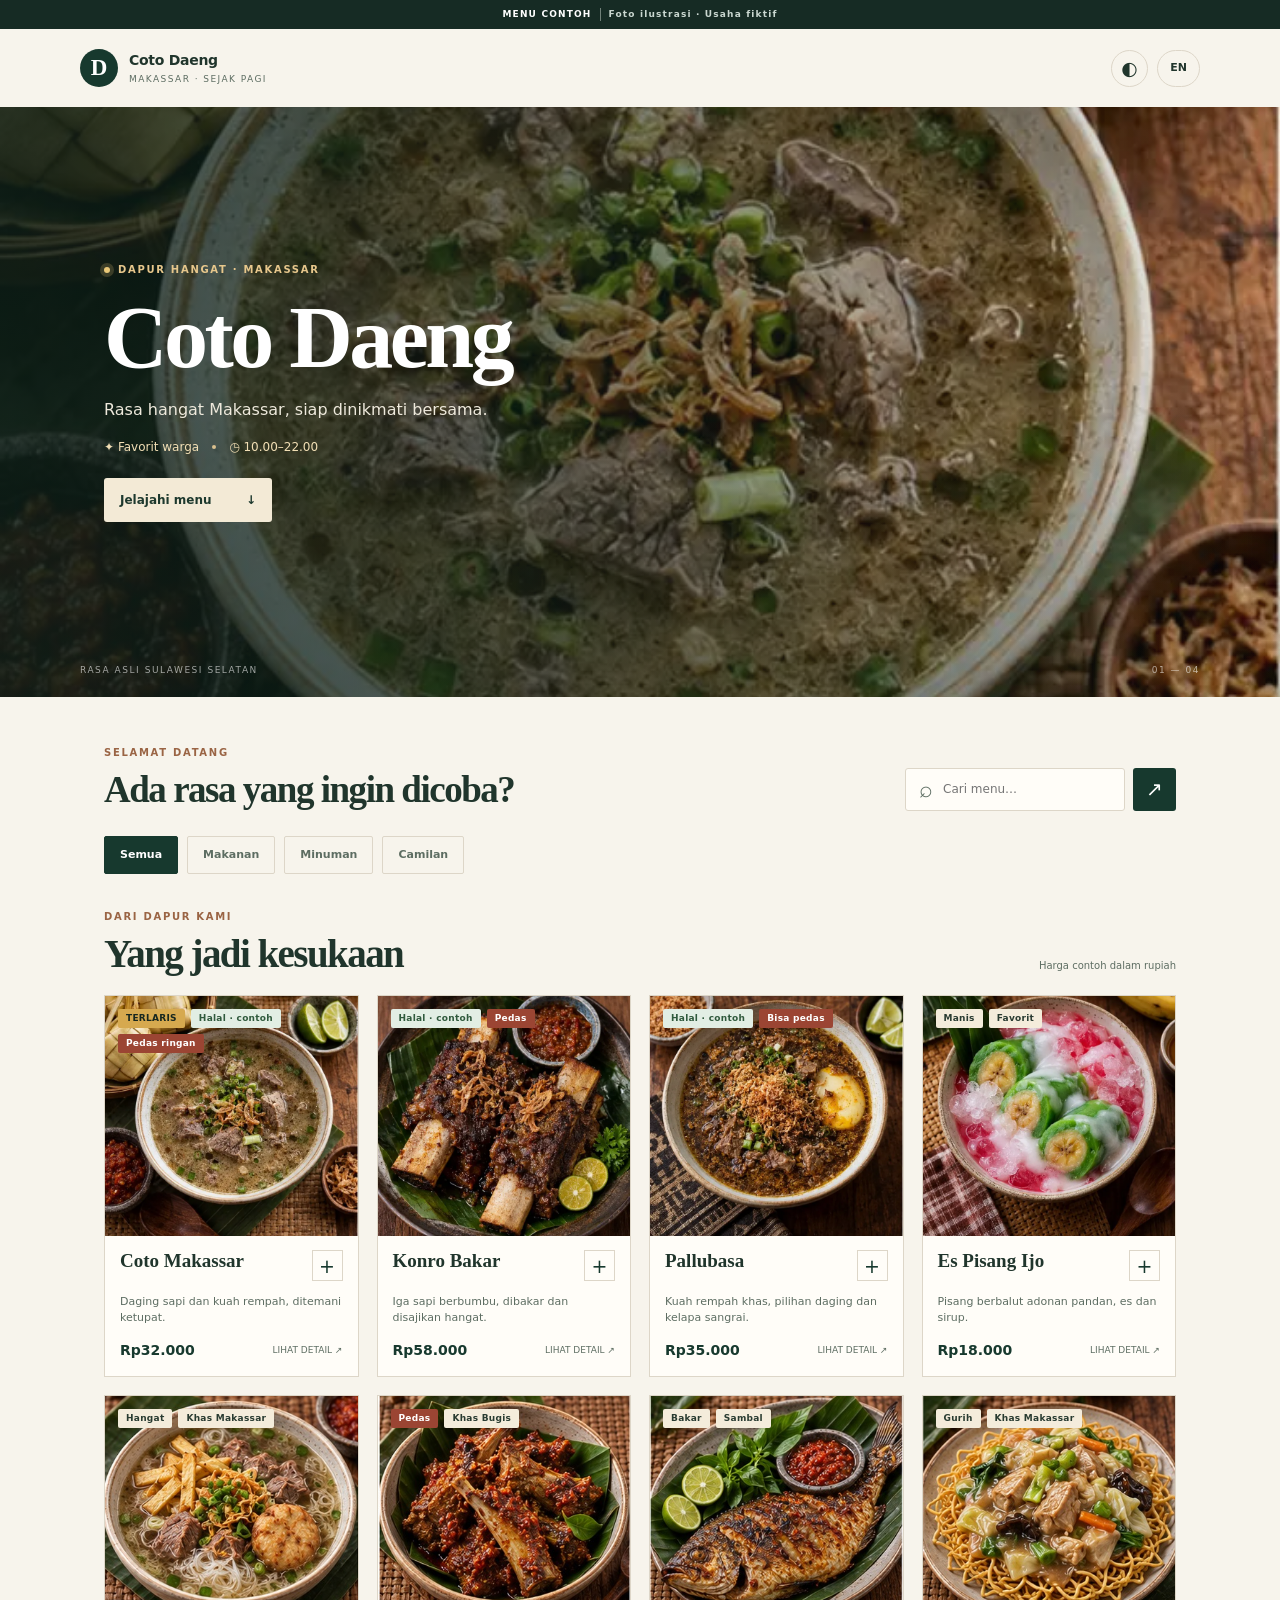
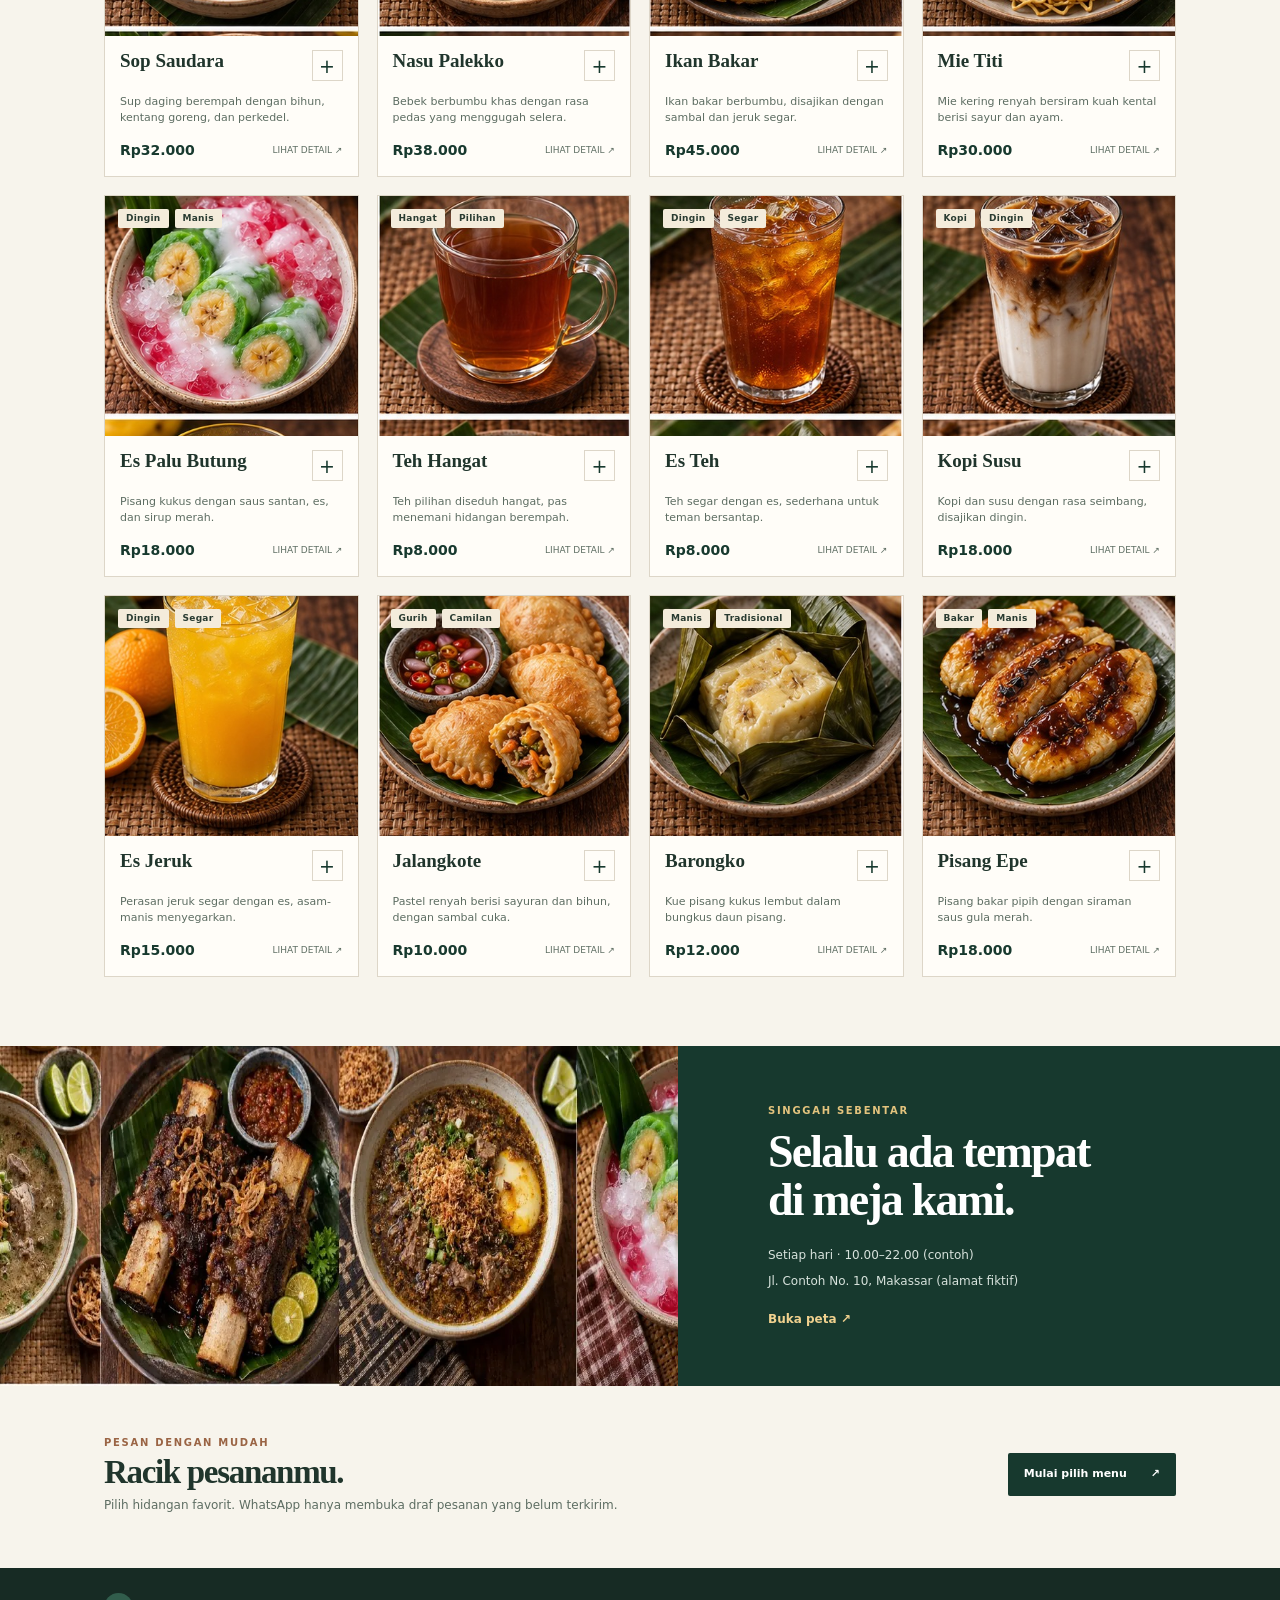
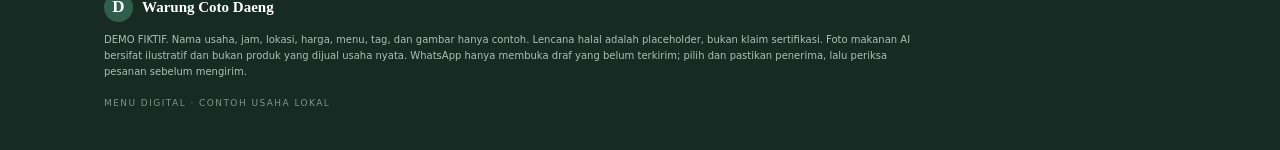
==== commit 179049cf: "Add individual dish photos across the full menu" ====
--- a/index.html
+++ b/index.html
@@ -112,7 +112,7 @@
     </section>
 
     <section class="visit-section">
-      <img class="visit-photo" src="assets/hero.webp" loading="lazy" decoding="async" alt="Foto ilustrasi hidangan Makassar untuk demo fiktif">
+      <img id="visitPhoto" class="visit-photo" src="assets/hero.webp" loading="lazy" decoding="async" alt="Foto ilustrasi hidangan Makassar untuk demo fiktif">
       <div class="visit-copy"><p class="eyebrow" id="visitOverline">SINGGAH SEBENTAR</p><h2 id="visitTitle">Selalu ada tempat di meja kami.</h2><p id="hours"></p><p id="address"></p><a class="text-link" id="map" target="_blank" rel="noopener">Buka peta <span>↗</span></a></div>
     </section>
 
@@ -137,7 +137,10 @@
       "name": "Coto Makassar",
       "description": "Daging sapi dan kuah rempah, ditemani ketupat.",
       "price": 32000,
-      "tags": ["Halal · contoh", "Pedas ringan"],
+      "tags": [
+        "Halal · contoh",
+        "Pedas ringan"
+      ],
       "image": "assets/coto.webp"
     },
     {
@@ -145,7 +148,10 @@
       "name": "Konro Bakar",
       "description": "Iga sapi berbumbu, dibakar dan disajikan hangat.",
       "price": 58000,
-      "tags": ["Halal · contoh", "Pedas"],
+      "tags": [
+        "Halal · contoh",
+        "Pedas"
+      ],
       "image": "assets/konro.webp"
     },
     {
@@ -153,7 +159,10 @@
       "name": "Pallubasa",
       "description": "Kuah rempah khas, pilihan daging dan kelapa sangrai.",
       "price": 35000,
-      "tags": ["Halal · contoh", "Bisa pedas"],
+      "tags": [
+        "Halal · contoh",
+        "Bisa pedas"
+      ],
       "image": "assets/pallubasa.webp"
     },
     {
@@ -161,21 +170,144 @@
       "name": "Es Pisang Ijo",
       "description": "Pisang berbalut adonan pandan, es dan sirup.",
       "price": 18000,
-      "tags": ["Manis", "Favorit"],
+      "tags": [
+        "Manis",
+        "Favorit"
+      ],
       "image": "assets/pisang-ijo.webp"
     },
-    {"category":"Makanan","name":"Sop Saudara","description":"Sup daging berempah dengan bihun, kentang goreng, dan perkedel.","price":32000,"tags":["Hangat","Khas Makassar"],"image":"assets/coto.webp"},
-    {"category":"Makanan","name":"Nasu Palekko","description":"Bebek berbumbu khas dengan rasa pedas yang menggugah selera.","price":38000,"tags":["Pedas","Khas Bugis"],"image":"assets/konro.webp"},
-    {"category":"Makanan","name":"Ikan Bakar","description":"Ikan bakar berbumbu, disajikan dengan sambal dan jeruk segar.","price":45000,"tags":["Bakar","Sambal"],"image":"assets/hero.webp"},
-    {"category":"Makanan","name":"Mie Titi","description":"Mie kering renyah bersiram kuah kental berisi sayur dan ayam.","price":30000,"tags":["Gurih","Khas Makassar"],"image":"assets/pallubasa.webp"},
-    {"category":"Minuman","name":"Es Palu Butung","description":"Pisang kukus dengan saus santan, es, dan sirup merah.","price":18000,"tags":["Dingin","Manis"],"image":"assets/pisang-ijo.webp"},
-    {"category":"Minuman","name":"Teh Hangat","description":"Teh pilihan diseduh hangat, pas menemani hidangan berempah.","price":8000,"tags":["Hangat","Pilihan"],"image":"assets/coto.webp"},
-    {"category":"Minuman","name":"Es Teh","description":"Teh segar dengan es, sederhana untuk teman bersantap.","price":8000,"tags":["Dingin","Segar"],"image":"assets/hero.webp"},
-    {"category":"Minuman","name":"Kopi Susu","description":"Kopi dan susu dengan rasa seimbang, disajikan dingin.","price":18000,"tags":["Kopi","Dingin"],"image":"assets/pallubasa.webp"},
-    {"category":"Minuman","name":"Es Jeruk","description":"Perasan jeruk segar dengan es, asam-manis menyegarkan.","price":15000,"tags":["Dingin","Segar"],"image":"assets/hero.webp"},
-    {"category":"Camilan","name":"Jalangkote","description":"Pastel renyah berisi sayuran dan bihun, dengan sambal cuka.","price":10000,"tags":["Gurih","Camilan"],"image":"assets/konro.webp"},
-    {"category":"Camilan","name":"Barongko","description":"Kue pisang kukus lembut dalam bungkus daun pisang.","price":12000,"tags":["Manis","Tradisional"],"image":"assets/pisang-ijo.webp"},
-    {"category":"Camilan","name":"Pisang Epe","description":"Pisang bakar pipih dengan siraman saus gula merah.","price":18000,"tags":["Bakar","Manis"],"image":"assets/hero.webp"}
+    {
+      "category": "Makanan",
+      "name": "Sop Saudara",
+      "description": "Sup daging berempah dengan bihun, kentang goreng, dan perkedel.",
+      "price": 32000,
+      "tags": [
+        "Hangat",
+        "Khas Makassar"
+      ],
+      "image": "assets/sop-saudara.jpg"
+    },
+    {
+      "category": "Makanan",
+      "name": "Nasu Palekko",
+      "description": "Bebek berbumbu khas dengan rasa pedas yang menggugah selera.",
+      "price": 38000,
+      "tags": [
+        "Pedas",
+        "Khas Bugis"
+      ],
+      "image": "assets/nasu-palekko.jpg"
+    },
+    {
+      "category": "Makanan",
+      "name": "Ikan Bakar",
+      "description": "Ikan bakar berbumbu, disajikan dengan sambal dan jeruk segar.",
+      "price": 45000,
+      "tags": [
+        "Bakar",
+        "Sambal"
+      ],
+      "image": "assets/ikan-bakar.jpg"
+    },
+    {
+      "category": "Makanan",
+      "name": "Mie Titi",
+      "description": "Mie kering renyah bersiram kuah kental berisi sayur dan ayam.",
+      "price": 30000,
+      "tags": [
+        "Gurih",
+        "Khas Makassar"
+      ],
+      "image": "assets/mie-titi.jpg"
+    },
+    {
+      "category": "Minuman",
+      "name": "Es Palu Butung",
+      "description": "Pisang kukus dengan saus santan, es, dan sirup merah.",
+      "price": 18000,
+      "tags": [
+        "Dingin",
+        "Manis"
+      ],
+      "image": "assets/es-palu-butung.jpg"
+    },
+    {
+      "category": "Minuman",
+      "name": "Teh Hangat",
+      "description": "Teh pilihan diseduh hangat, pas menemani hidangan berempah.",
+      "price": 8000,
+      "tags": [
+        "Hangat",
+        "Pilihan"
+      ],
+      "image": "assets/teh-hangat.jpg"
+    },
+    {
+      "category": "Minuman",
+      "name": "Es Teh",
+      "description": "Teh segar dengan es, sederhana untuk teman bersantap.",
+      "price": 8000,
+      "tags": [
+        "Dingin",
+        "Segar"
+      ],
+      "image": "assets/es-teh.jpg"
+    },
+    {
+      "category": "Minuman",
+      "name": "Kopi Susu",
+      "description": "Kopi dan susu dengan rasa seimbang, disajikan dingin.",
+      "price": 18000,
+      "tags": [
+        "Kopi",
+        "Dingin"
+      ],
+      "image": "assets/kopi-susu.jpg"
+    },
+    {
+      "category": "Minuman",
+      "name": "Es Jeruk",
+      "description": "Perasan jeruk segar dengan es, asam-manis menyegarkan.",
+      "price": 15000,
+      "tags": [
+        "Dingin",
+        "Segar"
+      ],
+      "image": "assets/es-jeruk.jpg"
+    },
+    {
+      "category": "Camilan",
+      "name": "Jalangkote",
+      "description": "Pastel renyah berisi sayuran dan bihun, dengan sambal cuka.",
+      "price": 10000,
+      "tags": [
+        "Gurih",
+        "Camilan"
+      ],
+      "image": "assets/jalangkote.jpg"
+    },
+    {
+      "category": "Camilan",
+      "name": "Barongko",
+      "description": "Kue pisang kukus lembut dalam bungkus daun pisang.",
+      "price": 12000,
+      "tags": [
+        "Manis",
+        "Tradisional"
+      ],
+      "image": "assets/barongko.jpg"
+    },
+    {
+      "category": "Camilan",
+      "name": "Pisang Epe",
+      "description": "Pisang bakar pipih dengan siraman saus gula merah.",
+      "price": 18000,
+      "tags": [
+        "Bakar",
+        "Manis"
+      ],
+      "image": "assets/pisang-epe.jpg"
+    }
   ],
   "disclaimer": "DEMO FIKTIF. Nama, nomor, lokasi, jam, harga, menu, tag dan gambar hanya contoh. Tag halal hanya placeholder, bukan klaim produk tersertifikasi. Foto AI ilustrasi; bukan foto produk yang dijual. Tombol WhatsApp hanya menyiapkan draf pesan; periksa penerima, item dan jumlah sebelum mengirim."
 }
@@ -225,11 +357,13 @@
 }
 function render(){
   document.documentElement.lang=english?'en':'id';
+  $('.brand').setAttribute('aria-label',english?'Warung Coto Daeng, home':'Warung Coto Daeng, beranda');
   $('#welcome').setAttribute('aria-label',english?'Search and actions':'Pencarian dan aksi');
   $('#categories').setAttribute('aria-label',english?'Menu categories':'Kategori menu');
   $('#search').setAttribute('aria-label',english?'Search menu':'Cari menu');
   $('.wa-quick').setAttribute('aria-label',english?'Prepare a WhatsApp order':'Susun pesanan WhatsApp');
   $('#theme').setAttribute('aria-label',english?(dark?'Use light theme':'Use dark theme'):(dark?'Gunakan tema terang':'Gunakan tema gelap'));
+  $('#visitPhoto').alt=english?'Illustrative Makassar dish photo for a fictional demo':'Foto ilustrasi hidangan Makassar untuk demo fiktif';
   $('#lang').setAttribute('aria-label',english?'Switch language to Indonesian':'Ganti bahasa ke Inggris');
   $('.sheet-close').setAttribute('aria-label',english?'Close item details':'Tutup detail menu');
   $('#sheetMinus').setAttribute('aria-label',english?'Decrease quantity':'Kurangi jumlah');
@@ -253,8 +387,8 @@
   $('#map').textContent=english?'Open map ↗':'Buka peta ↗';
   $('#orderTitle').textContent=english?'Build your order.':'Racik pesananmu.';
   $('#orderBody').textContent=english?'Choose your favorites. WhatsApp will open an unsent order draft.':'Pilih hidangan favorit. WhatsApp hanya membuka draf pesanan yang belum terkirim.';
-  $('#orderCta').textContent=english?'Choose dishes':'Mulai pilih menu';
-  $('#cartCta').textContent=english?'Review order':'Lihat pesanan';
+  $('#orderCta').textContent=english?(qtyTotal()?'Order via WhatsApp':'Choose dishes'):(qtyTotal()?'Pesan via WhatsApp':'Mulai pilih menu');
+  $('#cartCta').textContent=english?'Order via WhatsApp':'Pesan via WhatsApp';
   $('#disclaimer').textContent=english?'FICTIONAL DEMO. Business, hours, location, prices, dishes, tags and images are examples only. The halal badge is a placeholder, not a certification claim. AI food photos are illustrative and do not show products sold by a real business. WhatsApp only opens an unsent draft; choose and verify the recipient, then check the order before sending.':'DEMO FIKTIF. Nama usaha, jam, lokasi, harga, menu, tag, dan gambar hanya contoh. Lencana halal adalah placeholder, bukan klaim sertifikasi. Foto makanan AI bersifat ilustratif dan bukan produk yang dijual usaha nyata. WhatsApp hanya membuka draf yang belum terkirim; pilih dan pastikan penerima, lalu periksa pesanan sebelum mengirim.';
   renderCategories();
   $('#items').innerHTML=shown.map((item,i)=>`<article class="food-card" data-open="${safe(item.name)}" style="animation-delay:${Math.min(i*55,220)}ms" tabindex="0" aria-label="${english?'See details for':'Lihat detail'} ${safe(label(item))}"><div class="food-photo"><img src="${safe(item.image)}" alt="${english?'Illustrative photo of ':'Foto ilustrasi '}${safe(label(item))}" loading="lazy" decoding="async"><div class="badge-row">${tagsFor(item)}</div></div><div class="food-info"><div class="badge-row card-badges">${tagsFor(item)}</div><div class="food-title-row"><h3>${safe(label(item))}</h3><button class="add-mini" type="button" data-add="${safe(item.name)}" aria-label="${english?'Add ':'Tambah '}${safe(label(item))}${english?' to order':' ke pesanan'}">+</button></div><p>${safe(description(item))}</p><div class="food-foot"><strong class="food-price">${money(item.price)}</strong><span class="tap-note">${english?'VIEW DETAIL':'LIHAT DETAIL'} ↗</span></div></div></article>`).join('');
